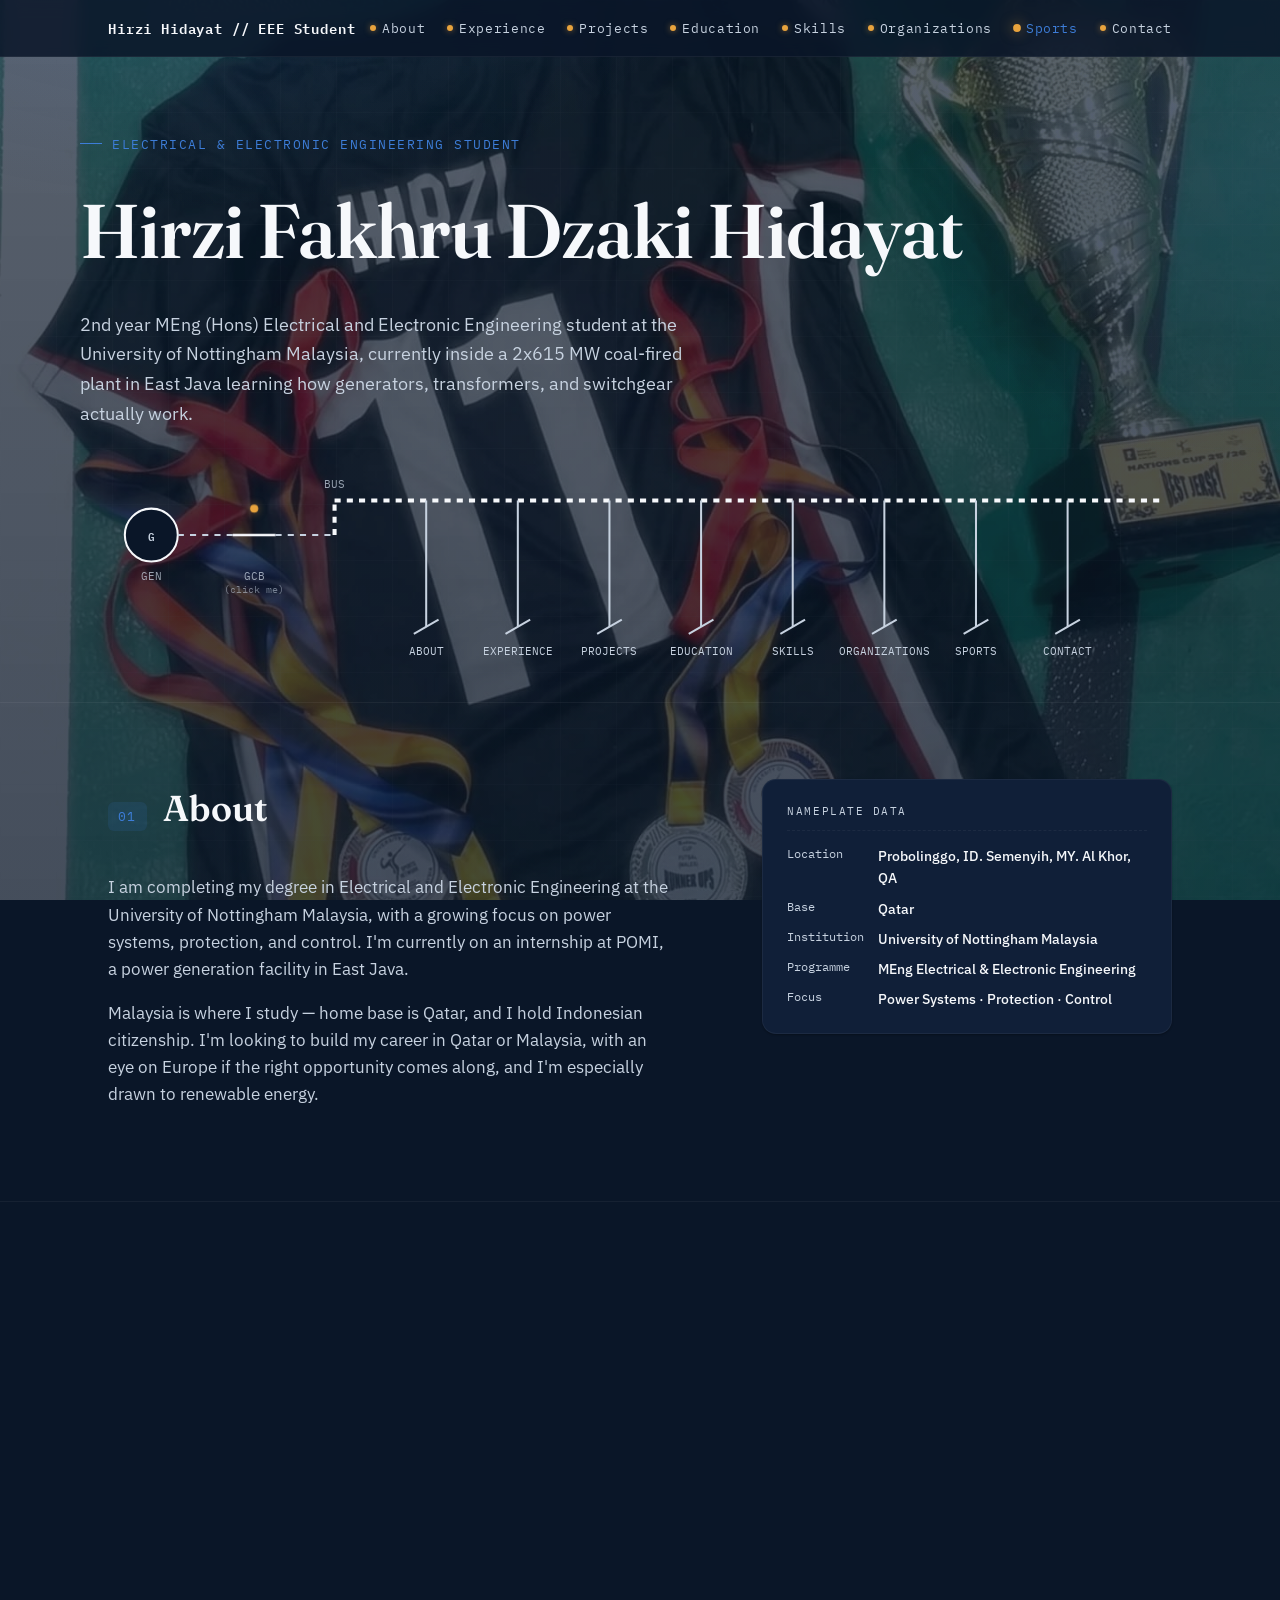
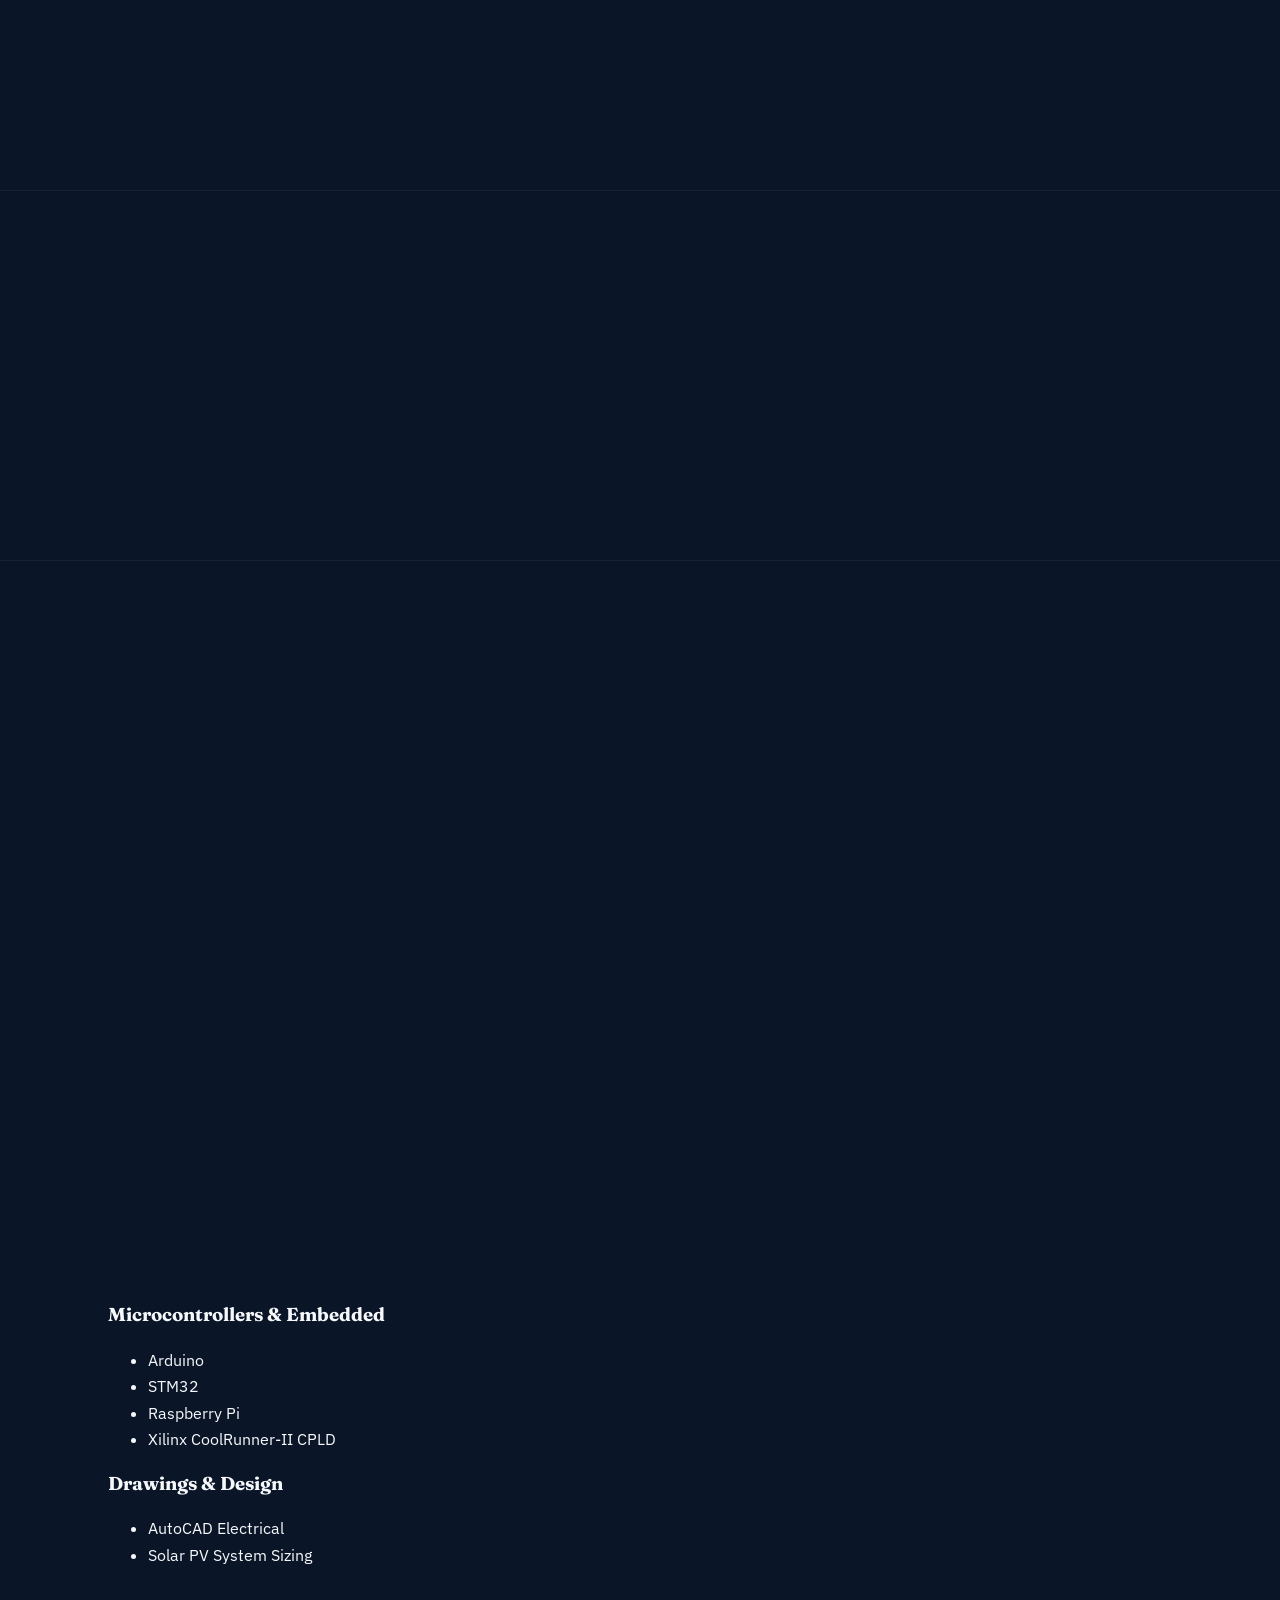
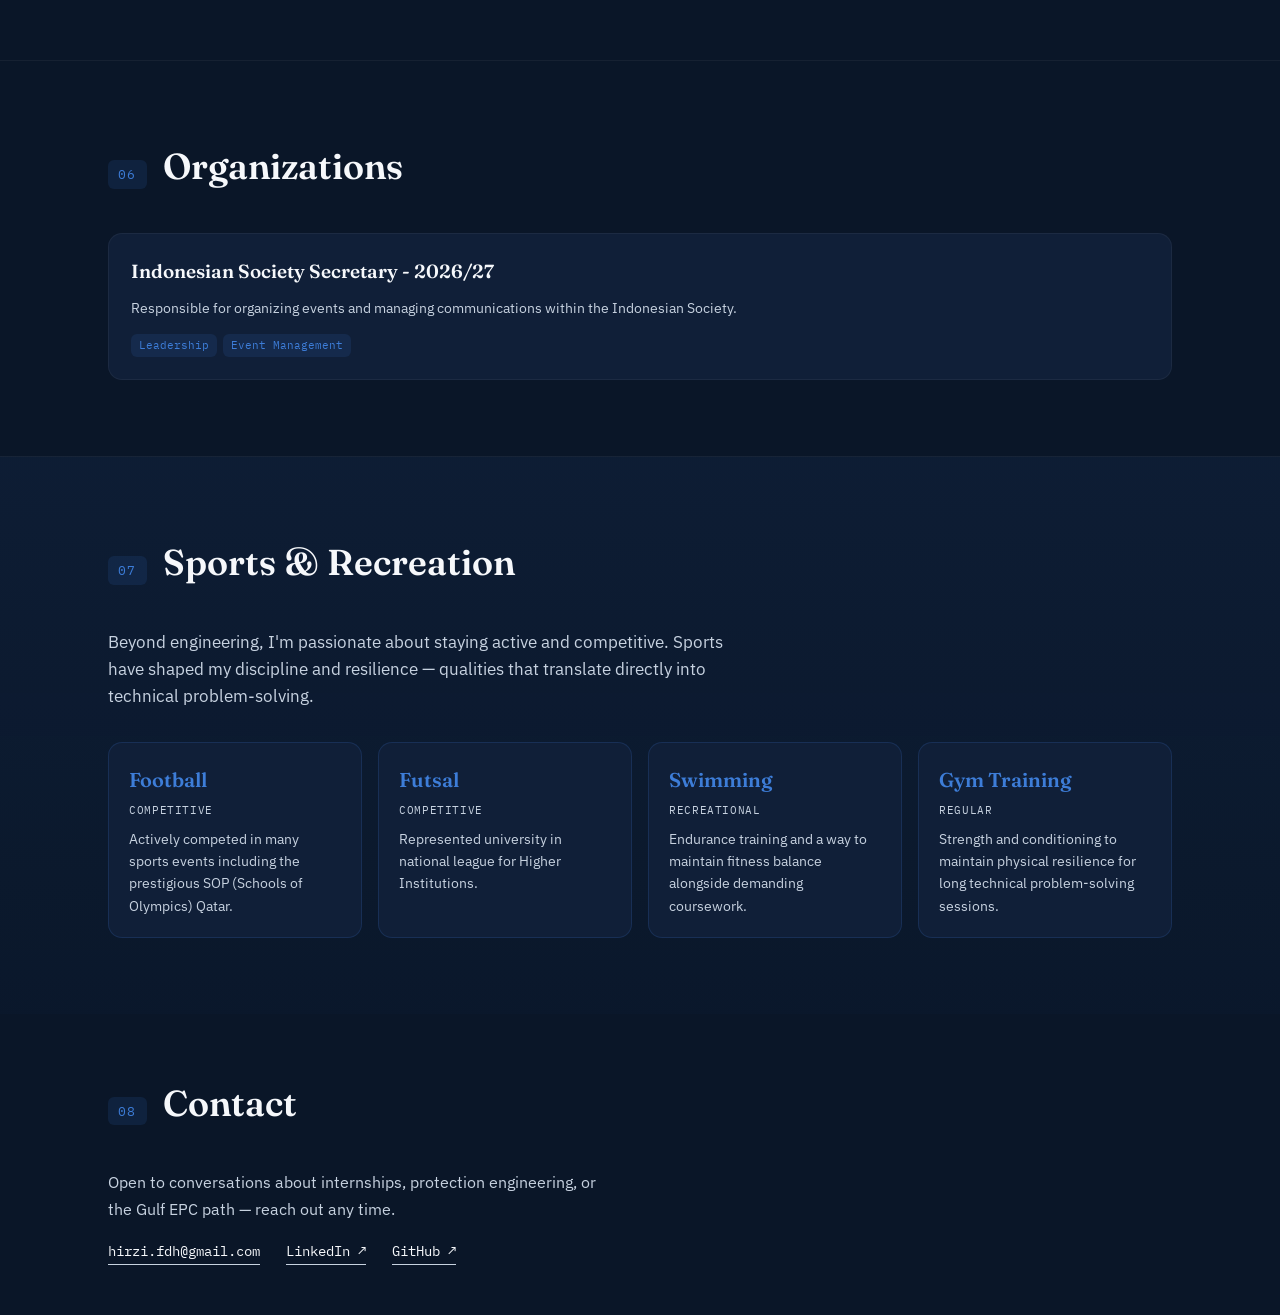
==== index.html @ 48b95bd0 "Update index.html" ====
<!DOCTYPE html>
<html lang="en">
<head>
<meta charset="UTF-8" />
<meta name="viewport" content="width=device-width, initial-scale=1.0" />
<title>Hirzi — Electrical &amp; Protection Engineer</title>
<meta name="description" content="Portfolio of Hirzi Fakhru Dzaki Hidayat — penultimate-year MEng Electrical & Electronic Engineering student, currently interning in protection relays and DCS systems at a 615 MW coal-fired power plant in East Java." />
<meta property="og:title" content="Hirzi — Electrical & Protection Engineer" />
<meta property="og:description" content="Power systems, protection, and control — from coursework projects to a live coal-fired plant internship." />
<meta property="og:type" content="website" />
<!-- Add a favicon.ico (or favicon.svg) to your repo root and uncomment the line below -->
<!-- <link rel="icon" href="favicon.ico"> -->
<link rel="preconnect" href="https://fonts.googleapis.com">
<link rel="preconnect" href="https://fonts.gstatic.com" crossorigin>
<link href="https://fonts.googleapis.com/css2?family=Fraunces:opsz,wght@9..144,400;9..144,500;9..144,600;9..144,700&family=IBM+Plex+Mono:wght@400;500;600&family=IBM+Plex+Sans:wght@400;500;600&display=swap" rel="stylesheet">
<link rel="stylesheet" href="style.css">
</head>
<body>
<a class="skip-link" href="#main">Skip to content</a>
<div class="progress-bar" id="progressBar"></div>

<!-- 
  LIFE BACKDROP — five fixed, full-page photos that crossfade as you scroll,
  giving a "taste of life" feel throughout the site instead of one static banner.
  life-bg-1: GIS switchgear yard        -> About, Experience
  life-bg-2: looking up at plant structure -> Education, Skills
  life-bg-3: futsal team with the trophy   -> Organizations, Sports
  life-bg-4: transformer/plant yard        -> Projects
  life-bg-5: jersey + medals + trophy flat-lay -> Contact
  They're darkened a lot on purpose — meant to be felt as atmosphere, not read
  as a photo.
-->
<div class="life-bg is-active" data-sections="about,experience" style="background-image:url('life-bg-1.jpeg');"></div>
<div class="life-bg" data-sections="education,skills" style="background-image:url('life-bg-2.jpeg');"></div>
<div class="life-bg" data-sections="organizations" style="background-image:url('life-bg-3.jpeg');"></div>
  <div class="life-bg" data-sections="sports" style="background-image:url('life-bg-5.jpeg');"></div>
<div class="life-bg" data-sections="projects" style="background-image:url('life-bg-4.jpeg');"></div>
<div class="life-bg" data-sections="contact" style="background-image:url('life-bg-5.jpeg');"></div>
<div class="life-bg-overlay"></div>

<nav class="nav" aria-label="Primary">
  <div class="wrap">
    <span class="brand">Hirzi Hidayat // EEE Student</span>
    <button class="nav-toggle" id="navToggle" aria-expanded="false" aria-controls="navList" aria-label="Toggle navigation menu">
      <span></span><span></span><span></span>
    </button>
    <ul id="navList">
      <li><a href="#about"><span class="status-dot"></span><span class="label">About</span></a></li>
      <li><a href="#experience"><span class="status-dot"></span><span class="label">Experience</span></a></li>
      <li><a href="#projects"><span class="status-dot"></span><span class="label">Projects</span></a></li>
      <li><a href="#education"><span class="status-dot"></span><span class="label">Education</span></a></li>
      <li><a href="#skills"><span class="status-dot"></span><span class="label">Skills</span></a></li>
      <li><a href="#organizations"><span class="status-dot"></span><span class="label">Organizations</span></a></li>
      <li><a href="#sports"><span class="status-dot"></span><span class="label">Sports</span></a></li>
      <li><a href="#contact"><span class="status-dot"></span><span class="label">Contact</span></a></li>
    </ul>
  </div>
</nav>

<main id="main">

  <header class="hero wrap">
    <p class="eyebrow">Electrical &amp; Electronic Engineering Student </p>
    <h1>Hirzi Fakhru Dzaki Hidayat</h1>
    <p class="tagline">2nd year MEng (Hons) Electrical and Electronic Engineering student at the University of Nottingham Malaysia, currently inside a 2x615 MW coal-fired plant in East Java learning how generators, transformers, and switchgear actually work.</p>

    <div class="sld" aria-hidden="false">
      <svg viewBox="0 0 1100 200" role="img" aria-label="Single-line diagram used as site navigation: Generator, Breaker, Bus, feeding eight labeled sections. The breaker is clickable to toggle current flow.">
        <!-- Generator -->
        <circle class="sld-node-circle" cx="70" cy="60" r="26"/>
        <text x="70" y="66" class="sld-label" style="font-weight:600;">G</text>
        <text x="70" y="104" class="sld-caption">GEN</text>
        <line class="sld-line power-line current-flow" x1="96" y1="60" x2="150" y2="60"/>

        <!-- GCB breaker (click/tap to toggle open/closed) -->
        <g class="gcb-toggle" data-state="closed" tabindex="0" role="button" aria-pressed="true"
           aria-label="Toggle generator circuit breaker open or closed" style="--pivotx:170px; --pivoty:60px;">
          <line class="sld-line breaker-blade" x1="150" y1="60" x2="192" y2="60"/>
          <circle class="status-light" cx="171" cy="34" r="4"/>
          <rect x="150" y="46" width="42" height="28" fill="transparent"/>
        </g>
        <text x="171" y="104" class="sld-caption">GCB</text>
        <text x="171" y="117" class="sld-hint">(click me)</text>
        <line class="sld-line power-line current-flow" x1="192" y1="60" x2="250" y2="60"/>

        <!-- vertical riser to bus -->
        <line class="sld-bus power-line current-flow" x1="250" y1="60" x2="250" y2="26"/>
        <line class="sld-bus power-line current-flow" x1="250" y1="26" x2="1060" y2="26"/>
        <text x="250" y="14" class="sld-caption" text-anchor="start">BUS</text>

       <!-- Feeders — order matches the actual page/section order (About -> Contact) -->
        <g class="feeder-group" data-target="#about" tabindex="0" role="link" aria-label="Go to About section">
          <line class="sld-line" x1="340" y1="26" x2="340" y2="150"/>
          <line class="sld-line" x1="326" y1="150" x2="354" y2="150" transform="rotate(-30 340 150)"/>
          <text x="340" y="178" class="sld-label">ABOUT</text>
        </g>
        <g class="feeder-group" data-target="#experience" tabindex="0" role="link" aria-label="Go to Experience section">
          <line class="sld-line" x1="430" y1="26" x2="430" y2="150"/>
          <line class="sld-line" x1="416" y1="150" x2="444" y2="150" transform="rotate(-30 430 150)"/>
          <text x="430" y="178" class="sld-label">EXPERIENCE</text>
        </g>
        <g class="feeder-group" data-target="#projects" tabindex="0" role="link" aria-label="Go to Projects section">
          <line class="sld-line" x1="520" y1="26" x2="520" y2="150"/>
          <line class="sld-line" x1="506" y1="150" x2="534" y2="150" transform="rotate(-30 520 150)"/>
          <text x="520" y="178" class="sld-label">PROJECTS</text>
        </g>
        <g class="feeder-group" data-target="#education" tabindex="0" role="link" aria-label="Go to Education section">
          <line class="sld-line" x1="610" y1="26" x2="610" y2="150"/>
          <line class="sld-line" x1="596" y1="150" x2="624" y2="150" transform="rotate(-30 610 150)"/>
          <text x="610" y="178" class="sld-label">EDUCATION</text>
        </g>
        <g class="feeder-group" data-target="#skills" tabindex="0" role="link" aria-label="Go to Skills section">
          <line class="sld-line" x1="700" y1="26" x2="700" y2="150"/>
          <line class="sld-line" x1="686" y1="150" x2="714" y2="150" transform="rotate(-30 700 150)"/>
          <text x="700" y="178" class="sld-label">SKILLS</text>
        </g>
        <g class="feeder-group" data-target="#organizations" tabindex="0" role="link" aria-label="Go to Organizations section">
          <line class="sld-line" x1="790" y1="26" x2="790" y2="150"/>
          <line class="sld-line" x1="776" y1="150" x2="804" y2="150" transform="rotate(-30 790 150)"/>
          <text x="790" y="178" class="sld-label">ORGANIZATIONS</text>
        </g>
        <g class="feeder-group" data-target="#sports" tabindex="0" role="link" aria-label="Go to Sports section">
          <line class="sld-line" x1="880" y1="26" x2="880" y2="150"/>
          <line class="sld-line" x1="866" y1="150" x2="894" y2="150" transform="rotate(-30 880 150)"/>
          <text x="880" y="178" class="sld-label">SPORTS</text>
        </g>
        <g class="feeder-group" data-target="#contact" tabindex="0" role="link" aria-label="Go to Contact section">
          <line class="sld-line" x1="970" y1="26" x2="970" y2="150"/>
          <line class="sld-line" x1="956" y1="150" x2="984" y2="150" transform="rotate(-30 970 150)"/>
          <text x="970" y="178" class="sld-label">CONTACT</text>
        </g>
      </svg>
    </div>
  </header>

  <section id="about">
    <div class="wrap about-grid">
      <div>
        <div class="section-head"><span class="section-tag">01</span><h2>About</h2></div>
        <p>I am completing my degree in Electrical and Electronic Engineering at the University of Nottingham Malaysia, with a growing focus on power systems, protection, and control. I'm currently on an internship at POMI, a power generation facility in East Java.</p>
        <p>Malaysia is where I study — home base is Qatar, and I hold Indonesian citizenship. I'm looking to build my career in Qatar or Malaysia, with an eye on Europe if the right opportunity comes along, and I'm especially drawn to renewable energy.</p>
      </div>
      <div class="nameplate reveal">
        <div class="title">Nameplate Data</div>
        <dl>
          <dt>Location</dt><dd>Probolinggo, ID. Semenyih, MY. Al Khor, QA</dd>
          <dt>Base</dt><dd>Qatar</dd>
          <dt>Institution</dt><dd>University of Nottingham Malaysia</dd>
          <dt>Programme</dt><dd>MEng Electrical &amp; Electronic Engineering</dd>
          <dt>Focus</dt><dd>Power Systems · Protection · Control</dd>
        </dl>
      </div>
    </div>
  </section>

  <section id="experience">
    <div class="wrap">
      <div class="section-head"><span class="section-tag">02</span><h2>Experience</h2></div>
      <div class="exp-grid">
        <div class="exp-card reveal">
          <span class="num">1</span>
          <h2>Internship</h2>
          <h3>POMI — Paiton Operations &amp; Maintenance Indonesia</h3>
          <p>June 2026 – August 2026</p>
          <p>Throughout my internship in POMI, I have learned about protection and power systems of electrical equipments (Generators, Transformers, Motors, Switchgears, etc.)</p>
          <p>Currently working on a project to develop a Generator Differential (87G) Protection Relay software for plant engineeers.</p>

          <div class="exp-subhead">Protection Relays Worked With</div>
          <div class="relay-row">
            <div class="relay-card reveal"><div class="model">GE G60</div><div class="role">Generator Protection</div></div>
            <div class="relay-card reveal"><div class="model">GE 469</div><div class="role">Motor Management (legacy)</div></div>
            <div class="relay-card reveal"><div class="model">GE 869</div><div class="role">Motor Management (current)</div></div>
            <div class="relay-card reveal"><div class="model">GE 350</div><div class="role">Feeder Protection</div></div>
            <div class="relay-card reveal"><div class="model">GE T60</div><div class="role">Transformer Protection</div></div>
          </div>

          <div class="exp-subhead">Skills Gained From Internship</div>
          <div class="dcs-row">
            <span class="pill">AutoCAD Electrical</span>
            <span class="pill">Visual Studio Code</span>
            <span class="pill">Presentation</span>
            <span class="pill">Communication</span>
            <span class="pill">Excel</span>
          </div>
        </div>
      </div>
    </div>
  </section>

  <section id="projects">
    <div class="wrap">
      <div class="section-head"><span class="section-tag">03</span><h2>Projects</h2></div>
      <div class="project-grid">  
        <div class="project-card reveal">
          <span class="num">1</span>
          <h3>Isolated Two Switch Forward Converter - University Project</h3>
          <img src="forward-converter-pcb.jpg" alt="Forward Converter PCB" loading="lazy" style="width:100%; border-radius:6px; margin-top:8px;"/>
          <img src="control-circuit-pcb.jpg" alt="Control Circuit PCB" loading="lazy" style="width:100%; border-radius:6px; margin-top:8px;"/>
          <img src="closed-loop.jpg" alt="Closed Loop Control" loading="lazy" style="width:100%; border-radius:6px; margin-top:8px;"/>
          <p>Co-Designed and built a prototype of a closed-loop isolated two switch forward converter as part of Energy Conditioning Design Group Project.</p>
          <div class="project-tags"><span class="tag-sm">Power Electronics</span><span class="tag-sm">Control Circuit</span></div>
      </div>
        <div class="project-card reveal">
          <span class="num">2</span>
          <h3>Grid-Connected PV System Design - University Coursework</h3>
          <img src="pv-system-cover.png" alt="Cover page of the Grid-Connected Photovoltaic Power System design report" loading="lazy" style="width:100%; border-radius:6px; margin-top:8px;"/>
          <p>Sized and reported a PV system using ENERGYEA EA300P modules and a DEYE SUN-20K-G04 inverter as part of a group coursework project.</p>
          <p>Used MATLAB to verify calculations of PV size and design.</p>
          <div class="project-tags"><span class="tag-sm">Solar PV</span><span class="tag-sm">System Design</span><span class="tag-sm">MATLAB</span></div> 
        </div>
        <div class="project-card reveal">
          <span class="num">3</span>
          <h3>Doppler Radar Speed Detection - University Project</h3>
          <img src="doppler-radar-breadboard.jpg" alt="Doppler radar breadboard circuit with 7-segment display" loading="lazy" style="width:100%; border-radius:6px; margin-top:8px;"/>
          <img src="doppler-radar-display.jpg" alt="LCD keypad shield showing measured FFT frequency and speed" loading="lazy" style="width:100%; border-radius:6px; margin-top:8px;"/>
          <p>Co-Designed and Built a prototype of a Doppler Radar Speed Detector as part of Electronic Systems Design Group Project.</p>
          <p>Embedded system on an STM32 (comparator and ADC/FFT methods) communicating via RS485 to a Xilinx CoolRunner-II CPLD driving a 7-segment display.</p>
          <div class="project-tags"><span class="tag-sm">STM32</span><span class="tag-sm">CPLD</span><span class="tag-sm">Embedded Systems</span></div>
        </div>        
      </div>
    </div>
  </section>

  <section id="education">
    <div class="wrap edu-block">
      <div>
        <div class="section-head"><span class="section-tag">04</span><h2>Education</h2></div>
        <p style="color:var(--ink-soft); max-width:44ch;">MEng (Hons) Electrical &amp; Electronic Engineering, University of Nottingham Malaysia. Coursework spans machines, control theory, power electronics, communications, and embedded systems design.</p>
      </div>
      <div class="module-cloud">
        <span class="module-pill">DC &amp; Electrical Machines</span>
        <span class="module-pill">Modelling: Methods &amp; Tools</span>
        <span class="module-pill">Power Electronics</span>
        <span class="module-pill">Analogue &amp; Digital Comms</span>
        <span class="module-pill">Power and Energy</span>
        <span class="module-pill">Digital Electronics</span>
        <span class="module-pill">Electrical Energy Conditioning &amp; Control</span>
        <span class="module-pill">Design and Implementation of Engineering Software</span>
        <span class="module-pill">Information and Systems</span>
      </div>
    </div>
  </section>

  <section id="skills">
    <div class="wrap">
      <div class="section-head"><span class="section-tag">05</span><h2>Skills</h2></div>
      <div class="skill-grid">
        <div class="skill-card reveal">
          <h3>Protection &amp; Plant Systems</h3>
          <ul class="skill-list">
            <li>Protection Relays — GE G60 / 469 / 869 / 350 / T60</li>
            <li>Single-Line Diagram Reading &amp; Drafting</li>
            <li>Switchgear &amp; Transformers</li>
          </ul>
        </div>
        <div class="skill-card reveal">
          <h3>Simulation &amp; Analysis</h3>
          <ul class="skill-list">
            <li>LTspice</li>
            <li>PLECS</li>
            <li>Proteus</li>
            <li>Simulink</li>
          </ul>
        </div>
        <div class="skill-card reveal">
          <h3>PCB Design</h3>
          <ul class="skill-list">
            <li>KiCAD</li>
          </ul>
        </div>
        <div class="skill-card reveal">
          <h3>Programming</h3>
          <ul class="skill-list">
            <li>C</li>
            <li>C++</li>
            <li>Python</li>
            <li>MATLAB</li>
          </ul>
        </div>
        <div class="skill-card reveal">
          <h3>Microcontrollers &amp; Embedded</h3>
          <ul class="skill-list">
            <li>Arduino</li>
            <li>STM32</li>
            <li>Raspberry Pi</li>
            <li>Xilinx CoolRunner-II CPLD</li>
          </ul>
        </div>
        <div class="skill-card reveal">
          <h3>Drawings &amp; Design</h3>
          <ul class="skill-list">
            <li>AutoCAD Electrical</li>
            <li>Solar PV System Sizing</li>
          </ul>
        </div>
      </div>
    </div>
  </section>

  <section id="organizations">
    <div class="wrap">
      <div class="section-head"><span class="section-tag">06</span><h2>Organizations</h2></div>
      <div class="org-grid">  
        <div class="org-card reveal">
          <h3>Indonesian Society Secretary - 2026/27</h3>
          <p>Responsible for organizing events and managing communications within the Indonesian Society.</p>
          <div class="exp-tags"><span class="tag-sm">Leadership</span><span class="tag-sm">Event Management</span></div>
        </div>
      </div>
    </div>
  </section>
      
  <section id="sports">
    <div class="wrap">
      <div class="section-head"><span class="section-tag">07</span><h2>Sports &amp; Recreation</h2></div>
      <p class="sports-desc">Beyond engineering, I'm passionate about staying active and competitive. Sports have shaped my discipline and resilience — qualities that translate directly into technical problem-solving.</p>
      <div class="sport-grid">
        <div class="sport-card reveal"><div class="name">Football</div><div class="level">Competitive</div><div class="description">Actively competed in many sports events including the prestigious SOP (Schools of Olympics) Qatar.</div></div>
        <div class="sport-card reveal"><div class="name">Futsal</div><div class="level">Competitive</div><div class="description">Represented university in national league for Higher Institutions.</div></div>
        <div class="sport-card reveal"><div class="name">Swimming</div><div class="level">Recreational</div><div class="description">Endurance training and a way to maintain fitness balance alongside demanding coursework.</div></div>
        <div class="sport-card reveal"><div class="name">Gym Training</div><div class="level">Regular</div><div class="description">Strength and conditioning to maintain physical resilience for long technical problem-solving sessions.</div></div>
      </div>
    </div>
  </section>

  <footer id="contact">
    <div class="wrap">
      <div class="section-head"><span class="section-tag">08</span><h2>Contact</h2></div>
      <p style="color:var(--ink-soft); max-width:50ch;">Open to conversations about internships, protection engineering, or the Gulf EPC path — reach out any time.</p>
      <div class="contact-row">
        <a href="mailto:hirzi.fdh@gmail.com">hirzi.fdh@gmail.com</a>
        <a href="https://www.linkedin.com/in/hirzi-hidayat-ba8a9b202/">LinkedIn ↗</a>
        <!-- Add your GitHub username below -->
        <a href="https://github.com/YOUR-USERNAME">GitHub ↗</a>
      </div>
    </div>
  </footer>

</main>

<script>
  // ---- SLD feeder nav clicks ----
  document.querySelectorAll('.feeder-group').forEach(function(g){
    function go(){
      var target = document.querySelector(g.getAttribute('data-target'));
      if(target){ target.scrollIntoView({behavior:'smooth', block:'start'}); }
    }
    g.addEventListener('click', go);
    g.addEventListener('keydown', function(e){
      if(e.key === 'Enter' || e.key === ' '){ e.preventDefault(); go(); }
    });
  });

  // ---- Scroll progress bar ----
  var progressBar = document.getElementById('progressBar');
  function updateProgress(){
    var scrollTop = window.scrollY;
    var docHeight = document.documentElement.scrollHeight - window.innerHeight;
    var pct = docHeight > 0 ? (scrollTop / docHeight) * 100 : 0;
    if(progressBar) progressBar.style.width = pct + '%';
  }
  window.addEventListener('scroll', updateProgress);
  updateProgress();

  // ---- Scroll-triggered reveal animations ----
  var revealObserver = new IntersectionObserver(function(entries){
    entries.forEach(function(entry){
      if(entry.isIntersecting){ entry.target.classList.add('is-visible'); }
    });
  }, { threshold: 0.15 });
  document.querySelectorAll('.reveal').forEach(function(el){ revealObserver.observe(el); });

  // ---- Active section highlighting in nav + life-bg photo crossfade ----
  var navLinks = {};
  document.querySelectorAll('.nav a[href^="#"]').forEach(function(a){
    navLinks[a.getAttribute('href').slice(1)] = a;
  });
  var lifeBgs = document.querySelectorAll('.life-bg');
  function setActiveBg(sectionId){
    lifeBgs.forEach(function(bg){
      var sections = (bg.getAttribute('data-sections') || '').split(',');
      bg.classList.toggle('is-active', sections.indexOf(sectionId) !== -1);
    });
  }
  var sectionObserver = new IntersectionObserver(function(entries){
    entries.forEach(function(entry){
      var id = entry.target.id;
      if(entry.isIntersecting){
        if(navLinks[id]){
          Object.keys(navLinks).forEach(function(key){ navLinks[key].classList.remove('active'); });
          navLinks[id].classList.add('active');
        }
        setActiveBg(id);
      }
    });
  }, { threshold: 0.35, rootMargin: '-56px 0px -35% 0px' });
  document.querySelectorAll('main section[id], footer[id]').forEach(function(s){
    sectionObserver.observe(s);
  });

  // ---- GCB breaker toggle: click/tap or Enter/Space to open or close ----
  var gcbToggle = document.querySelector('.gcb-toggle');
  function toggleBreaker(){
    var isOpenNow = gcbToggle.getAttribute('data-state') === 'open';
    var newState = isOpenNow ? 'closed' : 'open';
    gcbToggle.setAttribute('data-state', newState);
    gcbToggle.setAttribute('aria-pressed', String(newState === 'closed'));
    document.querySelectorAll('.power-line').forEach(function(line){
      if(newState === 'open'){
        line.classList.remove('current-flow');
        line.classList.add('de-energized');
      } else {
        line.classList.add('current-flow');
        line.classList.remove('de-energized');
      }
    });
  }
  if(gcbToggle){
    gcbToggle.addEventListener('click', toggleBreaker);
    gcbToggle.addEventListener('keydown', function(e){
      if(e.key === 'Enter' || e.key === ' '){ e.preventDefault(); toggleBreaker(); }
    });
  }

  // ---- Mobile nav toggle ----
  var navToggle = document.getElementById('navToggle');
  var navList = document.getElementById('navList');
  if(navToggle && navList){
    navToggle.addEventListener('click', function(){
      var isOpen = navList.classList.toggle('is-open');
      navToggle.setAttribute('aria-expanded', String(isOpen));
    });
    // close menu after picking a link (mobile)
    navList.querySelectorAll('a').forEach(function(a){
      a.addEventListener('click', function(){
        navList.classList.remove('is-open');
        navToggle.setAttribute('aria-expanded', 'false');
      });
    });
  }
</script>

</body>
</html>
---- style.css ----
:root{
    --paper:#0a1628;
    --paper-line: rgba(255,255,255,0.05);
    --ink:#f6f8fb;
    --ink-soft:#c7d2e0;
    --teal:#3d7dd8;
    --teal-deep:#2a5aa0;
    --amber:#E8A33D;
    --amber-glow: rgba(232,163,61,0.55);
    --plum:#3c5a80;
    --plum-soft:#5c7ba3;
    --card-bg:#101f38;
    --max-w: 1120px;
  }

  *{ box-sizing:border-box; }
  html{ scroll-behavior:smooth; }
  @media (prefers-reduced-motion: reduce){
    html{ scroll-behavior:auto; }
    *{ animation-duration:0.01ms !important; animation-iteration-count:1 !important; transition-duration:0.01ms !important; }
  }

  body{
    margin:0;
    background-color: var(--paper);
    color:var(--ink);
    font-family:'IBM Plex Sans', sans-serif;
    font-size:16px;
    line-height:1.65;
  }

  /* ---------- Life backdrop: fixed photo layers + darkening/grid overlay ---------- */
  .life-bg{
    position:fixed; inset:0; z-index:-2;
    background-size:cover; background-position:center;
    opacity:0; transition: opacity 1.4s ease;
    filter: saturate(0.9) brightness(1.05);
  }
  .life-bg.is-active{ opacity:1; }
  .life-bg-overlay{
    position:fixed; inset:0; z-index:-1; pointer-events:none;
    background:
      radial-gradient(ellipse 900px 500px at 15% -10%, rgba(61,125,216,0.12), transparent 60%),
      radial-gradient(ellipse 700px 500px at 100% 20%, rgba(61,125,216,0.08), transparent 60%),
      linear-gradient(180deg, rgba(10,22,40,0.68), rgba(10,22,40,0.76)),
      linear-gradient(var(--paper-line) 1px, transparent 1px),
      linear-gradient(90deg, var(--paper-line) 1px, transparent 1px);
    background-size: auto, auto, auto, 56px 56px, 56px 56px;
    background-repeat: no-repeat, no-repeat, no-repeat, repeat, repeat;
  }
  .nav, main, footer{ position:relative; z-index:1; }

  a{ color:inherit; }
  h1,h2,h3{ font-family:'Fraunces', serif; margin:0; }
  .mono{ font-family:'IBM Plex Mono', monospace; }

  .wrap{ max-width:var(--max-w); margin:0 auto; padding:0 28px; }

  /* ---------- Skip link ---------- */
  .skip-link{
    position:absolute; left:-999px; top:0; background:var(--ink); color:#fff;
    padding:10px 16px; z-index:100; border-radius:0 0 6px 0;
  }
  .skip-link:focus{ left:0; }

  a:focus-visible, button:focus-visible{
    outline:3px solid var(--amber); outline-offset:3px;
  }

  /* ---------- Scroll progress bar ---------- */
  .progress-bar{
    position:fixed; top:0; left:0; height:3px; width:0%; z-index:200;
    background:linear-gradient(90deg, var(--teal), var(--amber));
    transition: width .1s linear;
  }

  /* ---------- Sticky nav ---------- */
  .nav{
    position:sticky; top:0; z-index:50;
    background:rgba(10,22,40,0.85); backdrop-filter:blur(8px);
    border-bottom:1px solid var(--paper-line);
  }
  .nav .wrap{ display:flex; align-items:center; justify-content:space-between; height:56px; position:relative; }
  .nav .brand{ font-family:'IBM Plex Mono', monospace; font-weight:600; font-size:14px; letter-spacing:.06em; }
  .nav ul{ list-style:none; display:flex; gap:22px; margin:0; padding:0; }
  .nav a{ text-decoration:none; font-family:'IBM Plex Mono', monospace; font-size:12.5px; letter-spacing:.05em; color:var(--ink-soft); display:flex; align-items:center; gap:6px; transition: color .2s ease; }
  .nav a:hover, .nav a.active{ color:var(--teal); }
  .status-dot{ width:6px; height:6px; border-radius:50%; background:var(--amber); box-shadow:0 0 6px var(--amber-glow); flex:none; transition: box-shadow .3s ease, transform .3s ease; }
  .nav a.active .status-dot{ box-shadow:0 0 10px var(--amber-glow); transform:scale(1.3); }

  /* ---------- Mobile nav toggle (hamburger) ---------- */
  .nav-toggle{
    display:none; background:none; border:1px solid var(--paper-line); border-radius:5px;
    width:36px; height:32px; padding:0; cursor:pointer; flex-direction:column; align-items:center; justify-content:center; gap:5px;
  }
  .nav-toggle span{ width:18px; height:2px; background:var(--ink-soft); display:block; transition: transform .2s ease, opacity .2s ease; }
  .nav-toggle[aria-expanded="true"] span:nth-child(1){ transform: translateY(7px) rotate(45deg); }
  .nav-toggle[aria-expanded="true"] span:nth-child(2){ opacity:0; }
  .nav-toggle[aria-expanded="true"] span:nth-child(3){ transform: translateY(-7px) rotate(-45deg); }

  /* ---------- Hero ---------- */
  .hero{ padding:64px 0 24px; }
  .hero .eyebrow{
    font-family:'IBM Plex Mono', monospace; font-size:12.5px; letter-spacing:.12em;
    color:var(--teal); text-transform:uppercase; margin-bottom:14px; display:flex; align-items:center; gap:10px;
  }
  .hero .eyebrow::before{ content:""; width:22px; height:1px; background:var(--teal); display:inline-block; }
  .hero h1{ font-size:clamp(40px, 7vw, 76px); font-weight:600; letter-spacing:-0.01em; color:var(--ink); }
  .hero .tagline{ margin-top:16px; max-width:640px; font-size:18px; color:var(--ink-soft); }

  /* ---------- SLD signature diagram ---------- */
  .sld{ margin-top:46px; }
  .sld svg{ width:100%; height:auto; display:block; overflow:visible; }
  .sld-line{ stroke:var(--ink-soft); stroke-width:2; }
  .sld-bus{ stroke:var(--ink); stroke-width:4; }
  .sld-node-circle{ fill:var(--paper); stroke:var(--ink); stroke-width:2; }
  .sld-label{ font-family:'IBM Plex Mono', monospace; font-size:10.5px; fill:var(--ink-soft); text-anchor:middle; }
  .sld-caption{ font-family:'IBM Plex Mono', monospace; font-size:10.5px; fill:var(--ink-soft); text-anchor:middle; opacity:.75;}
  .sld-hint{ font-family:'IBM Plex Mono', monospace; font-size:9.5px; fill:var(--ink-soft); text-anchor:middle; opacity:.55; }

  /* current-flow animation along the generator -> breaker -> bus lines */
  .power-line{ transition: opacity .35s ease; }
  .power-line.current-flow{ stroke-dasharray:6 6; animation: dashflow 1s linear infinite; }
  .power-line.de-energized{ opacity:.25; }
  @keyframes dashflow{ to{ stroke-dashoffset:-24; } }

  .status-light{ fill:var(--amber); filter:drop-shadow(0 0 4px var(--amber-glow)); opacity:0; animation:glow-in .6s ease-out .9s forwards; transition: opacity .3s ease; }
  @keyframes glow-in{ to{ opacity:1; } }
  .breaker-blade{ stroke:var(--ink); stroke-width:2.5; transform-origin: var(--pivotx) var(--pivoty);
    animation: close-breaker 1s ease-in-out .3s both; transition: transform .4s ease; }
  @keyframes close-breaker{
    0%{ transform: rotate(-38deg); }
    100%{ transform: rotate(0deg); }
  }
  .gcb-toggle{ cursor:pointer; }
  .gcb-toggle[data-state="open"] .breaker-blade{ transform: rotate(-38deg) !important; animation:none; }
  .gcb-toggle[data-state="open"] .status-light{ opacity:0 !important; }
  .gcb-toggle:focus-visible{ outline:3px solid var(--amber); outline-offset:6px; }

  .feeder-group{ cursor:pointer; }
  .feeder-group .sld-line, .feeder-group .sld-node-circle{ transition: stroke .2s ease; }
  .feeder-group:hover .sld-line, .feeder-group:hover .sld-node-circle{ stroke:var(--teal); }
  .feeder-group:hover .sld-label{ fill:var(--teal); }
  .feeder-group:focus-visible{ outline:3px solid var(--amber); outline-offset:4px; }

  /* ---------- Scroll reveal ---------- */
  .reveal{ opacity:0; transform:translateY(20px); transition:opacity .6s ease, transform .6s ease; }
  .reveal.is-visible{ opacity:1; transform:translateY(0); }

  /* ---------- Section shell ---------- */
  section{ padding:76px 0; border-top:1px solid var(--paper-line); }
  .section-head{ display:flex; align-items:baseline; gap:16px; margin-bottom:36px; flex-wrap:wrap; }
  .section-tag{ font-family:'IBM Plex Mono', monospace; font-size:12.5px; letter-spacing:.1em; color:var(--teal); background:rgba(61,125,216,0.12); padding:4px 10px; border-radius:6px; }
  .section-head h2{ font-size:clamp(26px,3.6vw,36px); font-weight:600; }

  /* ---------- About ---------- */
  .about-grid{ display:grid; grid-template-columns: 1.5fr 1fr; gap:40px; align-items:start; }
  .about-grid p{ color:var(--ink-soft); font-size:16.5px; max-width:56ch; }
  .nameplate{
    background:var(--card-bg); border:1px solid var(--paper-line); border-radius:14px;
    padding:22px 24px; box-shadow: 0 1px 2px rgba(0,0,0,0.3);
    transition: transform .25s ease, box-shadow .25s ease, border-color .25s ease;
  }
  .nameplate:hover{ transform:translateY(-4px); box-shadow:0 12px 28px rgba(0,0,0,0.35); border-color:var(--teal); }
  .nameplate .title{ font-family:'IBM Plex Mono', monospace; font-size:11px; letter-spacing:.14em; color:var(--ink-soft); text-transform:uppercase; margin-bottom:14px; border-bottom:1px dashed var(--paper-line); padding-bottom:10px; }
  .nameplate dl{ margin:0; display:grid; grid-template-columns: auto 1fr; gap:8px 14px; }
  .nameplate dt{ font-family:'IBM Plex Mono', monospace; font-size:11.5px; color:var(--ink-soft); white-space:nowrap; }
  .nameplate dd{ margin:0; font-size:13.5px; font-weight:500; }

  /* ---------- Card hover lift (shared across sections) ---------- */
  .exp-card, .project-card, .org-card, .sport-card, .relay-card{
    transition: transform .25s ease, box-shadow .25s ease, border-color .25s ease;
  }
  .exp-card:hover, .project-card:hover, .org-card:hover, .sport-card:hover, .relay-card:hover{
    transform: translateY(-4px);
    box-shadow: 0 16px 36px rgba(0,0,0,0.28);
    border-color: var(--teal);
  }

  /* ---------- Experience ---------- */
  .exp-grid{ display:grid; grid-template-columns:repeat(auto-fit, minmax(240px,1fr)); gap:20px; }
  .exp-card{ background:var(--card-bg); border:1px solid var(--paper-line); border-radius:14px; padding:22px; display:flex; flex-direction:column; gap:10px; }
  .exp-card .num{ font-family:'IBM Plex Mono', monospace; font-size:12px; color:var(--amber); font-weight:600; }
  .exp-card h3{ font-size:19px; font-weight:600; }
  .exp-card p{ font-size:14px; color:var(--ink-soft); margin:0; }
  .exp-tags{ display:flex; flex-wrap:wrap; gap:6px; margin-top:4px; }
  .relay-row{ display:grid; grid-template-columns:repeat(auto-fit, minmax(190px,1fr)); gap:14px; margin-bottom:14px; }
  .relay-card{
    background:var(--card-bg); border:1px solid var(--paper-line); border-radius:12px; padding:16px 18px;
  }
  .relay-card .model{ font-family:'IBM Plex Mono', monospace; font-weight:600; font-size:15px; color:var(--teal); }
  .relay-card .role{ font-size:12.5px; color:var(--ink-soft); margin-top:4px; text-transform:uppercase; letter-spacing:.04em; }
  .dcs-row{ display:flex; flex-wrap:wrap; gap:10px; margin-top:22px; }
  .pill{ font-family:'IBM Plex Mono', monospace; font-size:12px; padding:6px 12px; border-radius:20px; border:1px solid var(--paper-line); color:var(--ink-soft); background:var(--card-bg); transition: border-color .2s ease, color .2s ease; }
  .pill:hover{ border-color:var(--teal); color:var(--teal); }

  /* ---------- Projects ---------- */
  .project-grid{ display:grid; grid-template-columns:repeat(auto-fit, minmax(240px,1fr)); gap:20px; }
  .project-card{ background:var(--card-bg); border:1px solid var(--paper-line); border-radius:14px; padding:22px; display:flex; flex-direction:column; gap:10px; }
  .project-card .num{ font-family:'IBM Plex Mono', monospace; font-size:12px; color:var(--amber); font-weight:600; }
  .project-card h3{ font-size:19px; font-weight:600; }
  .project-card p{ font-size:14px; color:var(--ink-soft); margin:0; }
  .project-card img{ transition: transform .3s ease; }
  .project-card img:hover{ transform: scale(1.03); }
  .project-tags{ display:flex; flex-wrap:wrap; gap:6px; margin-top:4px; }
  .tag-sm{ font-family:'IBM Plex Mono', monospace; font-size:10.5px; color:var(--teal); background:rgba(61,125,216,0.12); padding:3px 8px; border-radius:6px; }

  /* ---------- Education / Skills (shared module-cloud) ---------- */
  .edu-block{ display:grid; grid-template-columns:1fr 1.4fr; gap:40px; align-items:start; }
  .module-cloud{ display:flex; flex-wrap:wrap; gap:8px; }
  .module-pill{ font-size:13px; padding:6px 12px; border-radius:8px; background:var(--card-bg); border:1px solid var(--paper-line); color:var(--ink-soft); transition: border-color .2s ease, color .2s ease, transform .2s ease; }
  .module-pill:hover{ border-color:var(--teal); color:var(--teal); transform:translateY(-2px); }

  /* ---------- Organizations ---------- */
  .org-grid{ display:grid; grid-template-columns:repeat(auto-fit, minmax(240px,1fr)); gap:20px; }
  .org-card{ background:var(--card-bg); border:1px solid var(--paper-line); border-radius:14px; padding:22px; display:flex; flex-direction:column; gap:10px; }
  .org-card .num{ font-family:'IBM Plex Mono', monospace; font-size:12px; color:var(--amber); font-weight:600; }
  .org-card h3{ font-size:19px; font-weight:600; }
  .org-card p{ font-size:14px; color:var(--ink-soft); margin:0; }

  /* ---------- Sports ---------- */
  #sports{
    background: linear-gradient(180deg, rgba(61,125,216,0.07), rgba(61,125,216,0.02));
  }
  .sports-desc{ max-width:65ch; color:var(--ink-soft); font-size:16.5px; margin-bottom:32px; }
  .sport-grid{ display:grid; grid-template-columns:repeat(auto-fit, minmax(200px,1fr)); gap:16px; }
  .sport-card{ background:var(--card-bg); border:1px solid rgba(61,125,216,0.18); border-radius:14px; padding:20px; }
  .sport-card .name{ font-family:'Fraunces', serif; font-size:20px; font-weight:600; color:var(--teal); }
  .sport-card .level{ font-family:'IBM Plex Mono', monospace; font-size:10.5px; color:var(--ink-soft); text-transform:uppercase; letter-spacing:.06em; margin:6px 0 8px; }
  .sport-card .description{ font-size:13.5px; color:var(--ink-soft); }

  /* ---------- Contact / Footer ---------- */
  footer{ padding:60px 0 50px; }
  .contact-row{ display:flex; gap:26px; flex-wrap:wrap; margin-top:18px; }
  .contact-row a{ font-family:'IBM Plex Mono', monospace; font-size:13.5px; text-decoration:none; border-bottom:1px solid var(--ink-soft); padding-bottom:2px; transition: border-color .2s ease, color .2s ease; }
  .contact-row a:hover{ border-color:var(--teal); color:var(--teal); }

  /* ---------- Responsive ---------- */
  @media (max-width: 760px){
    .about-grid, .edu-block{ grid-template-columns:1fr; }
    section{ padding:56px 0; }
  }
  @media (max-width: 560px){
    .nav-toggle{ display:flex; }
    .nav ul{
      display:none; position:absolute; top:56px; left:0; right:0;
      flex-direction:column; gap:0; background:var(--paper);
      border-bottom:1px solid var(--paper-line);
    }
    .nav ul.is-open{ display:flex; }
    .nav ul li{ border-top:1px solid var(--paper-line); }
    .nav ul a{ padding:14px 28px; }
    .nav a span.label{ display:inline; }
  }
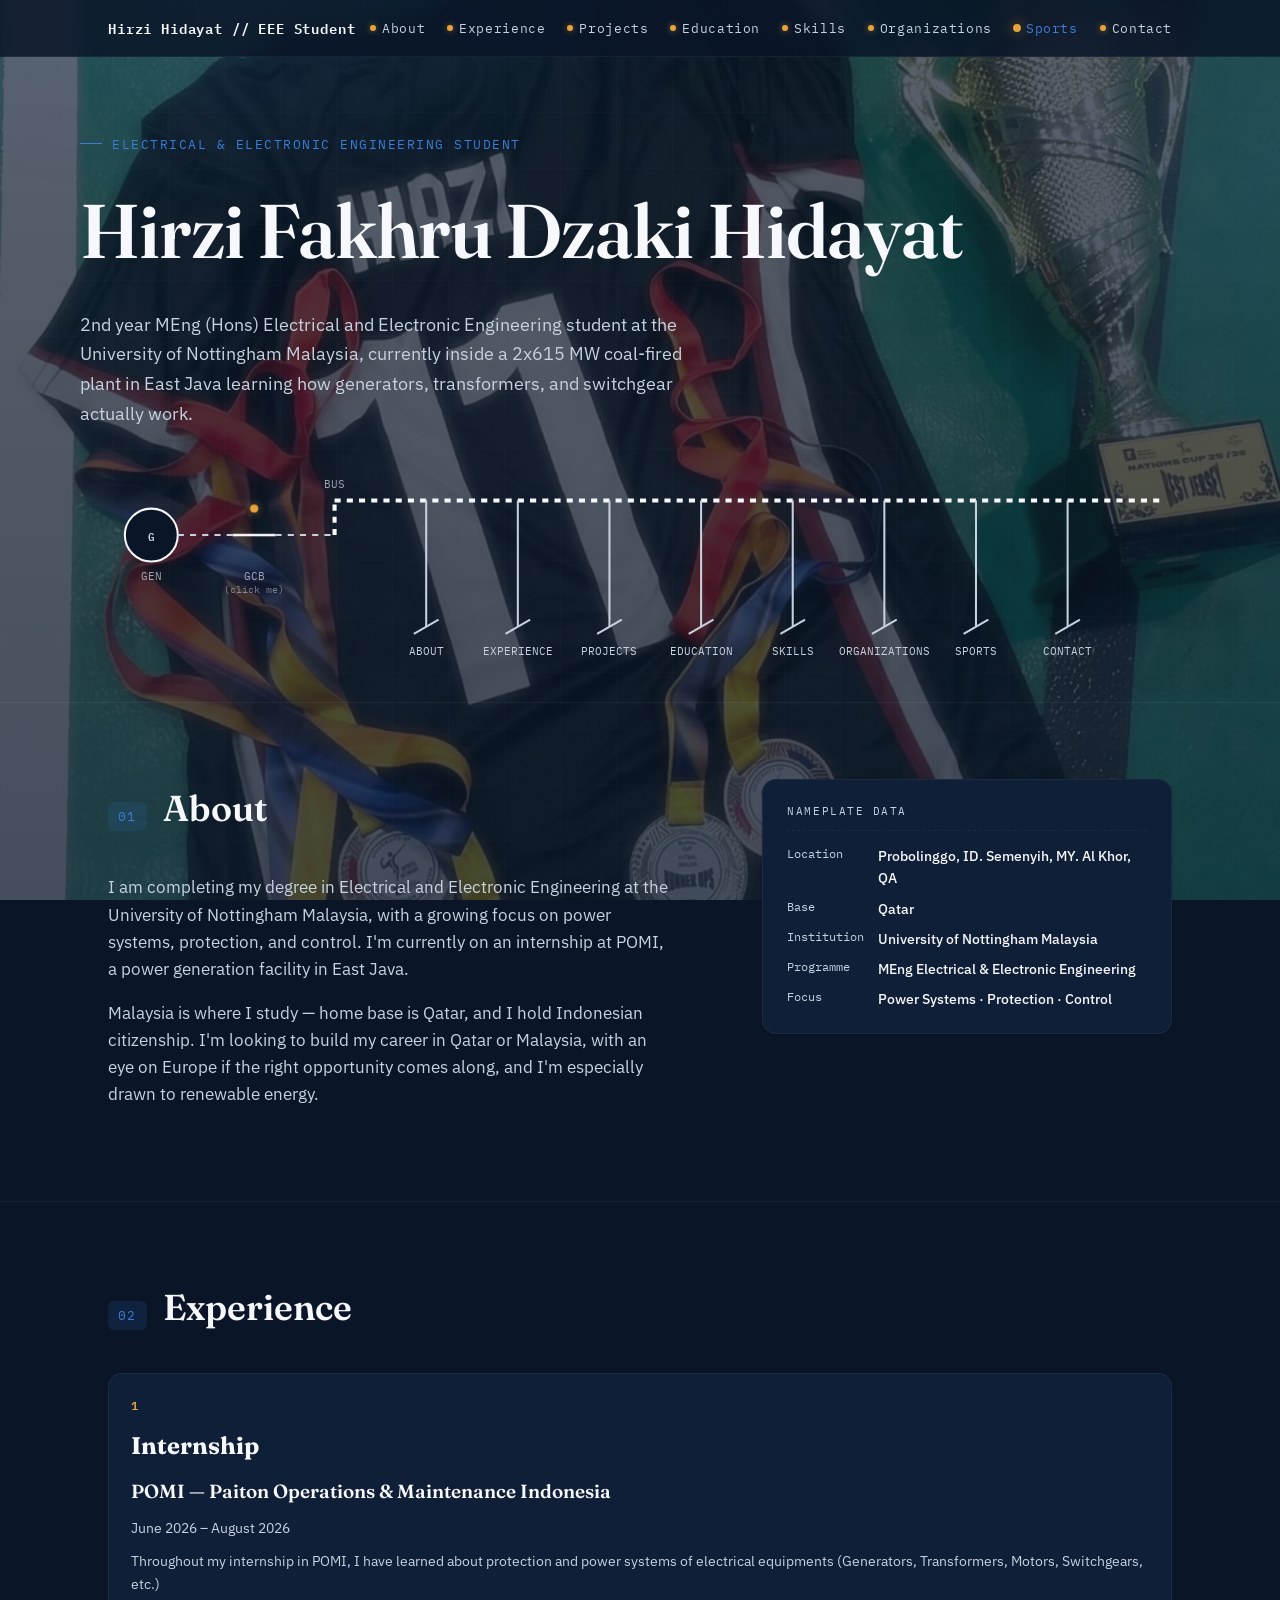
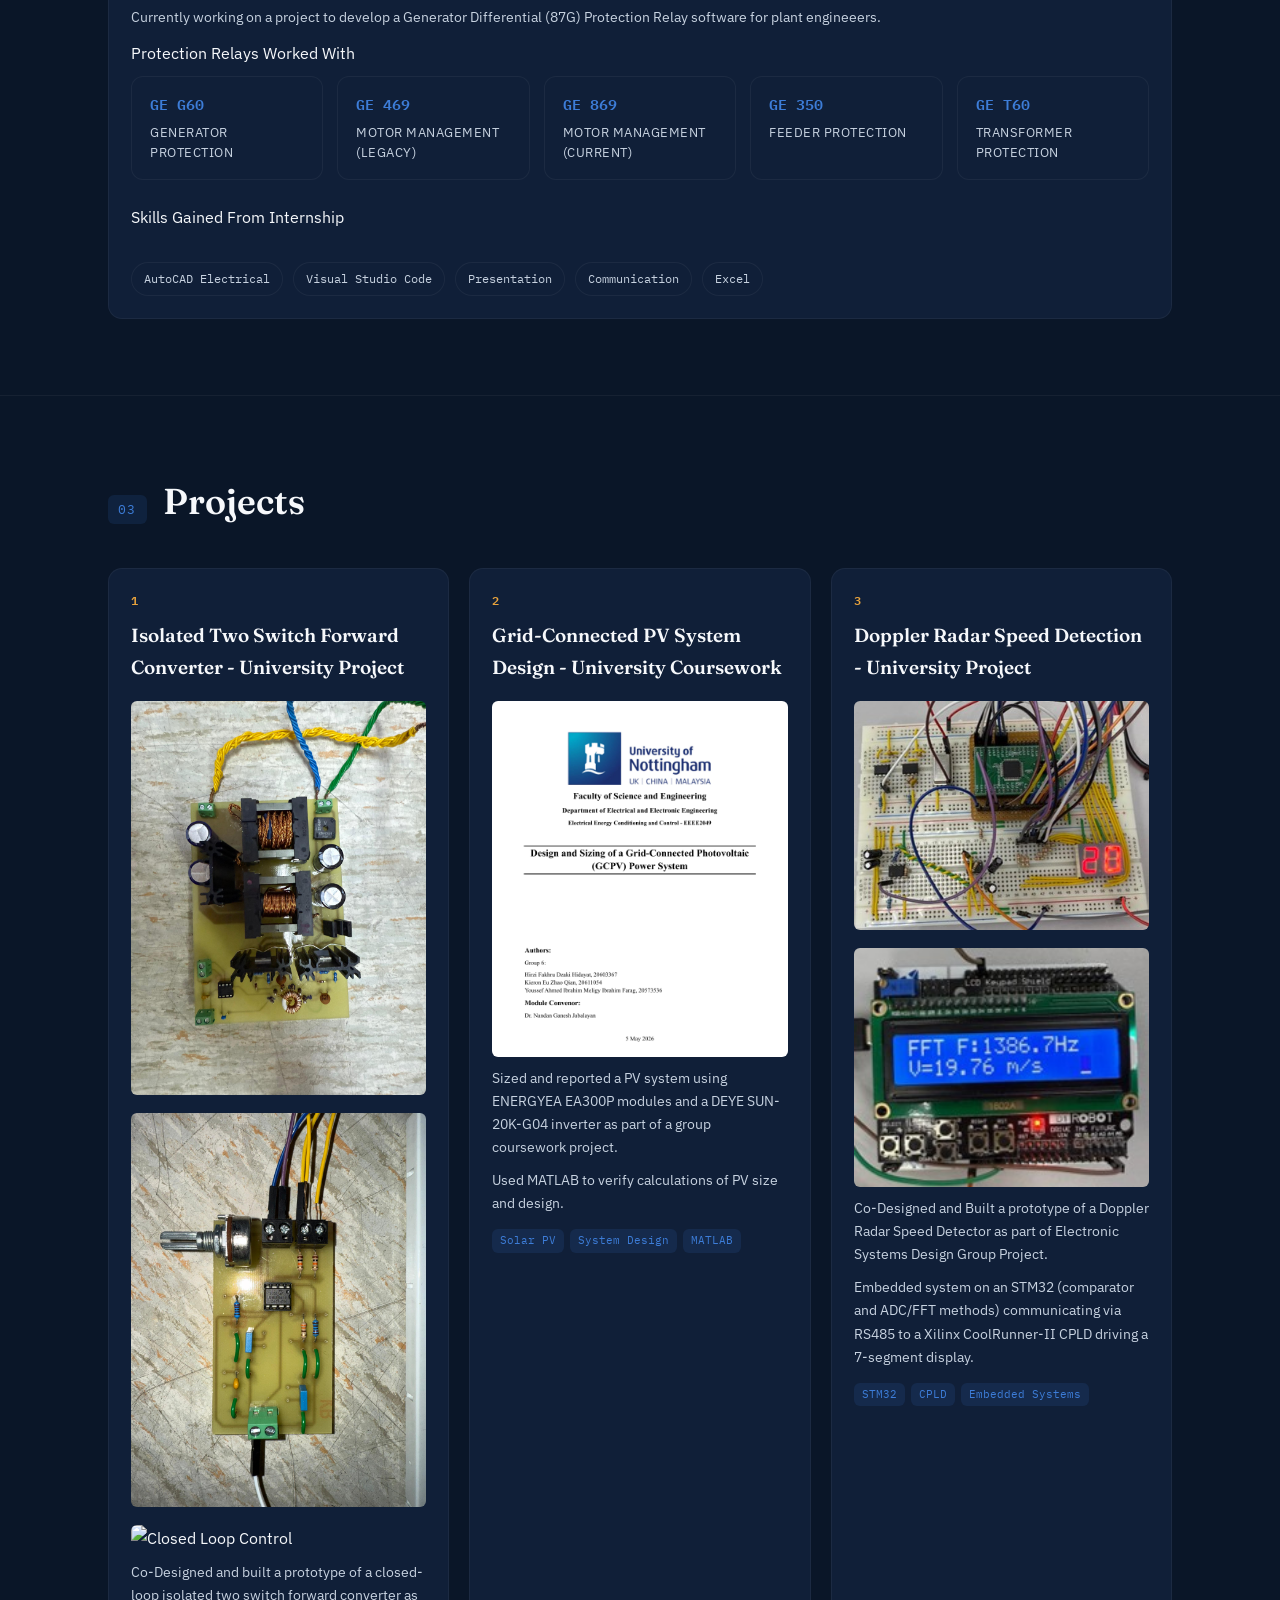
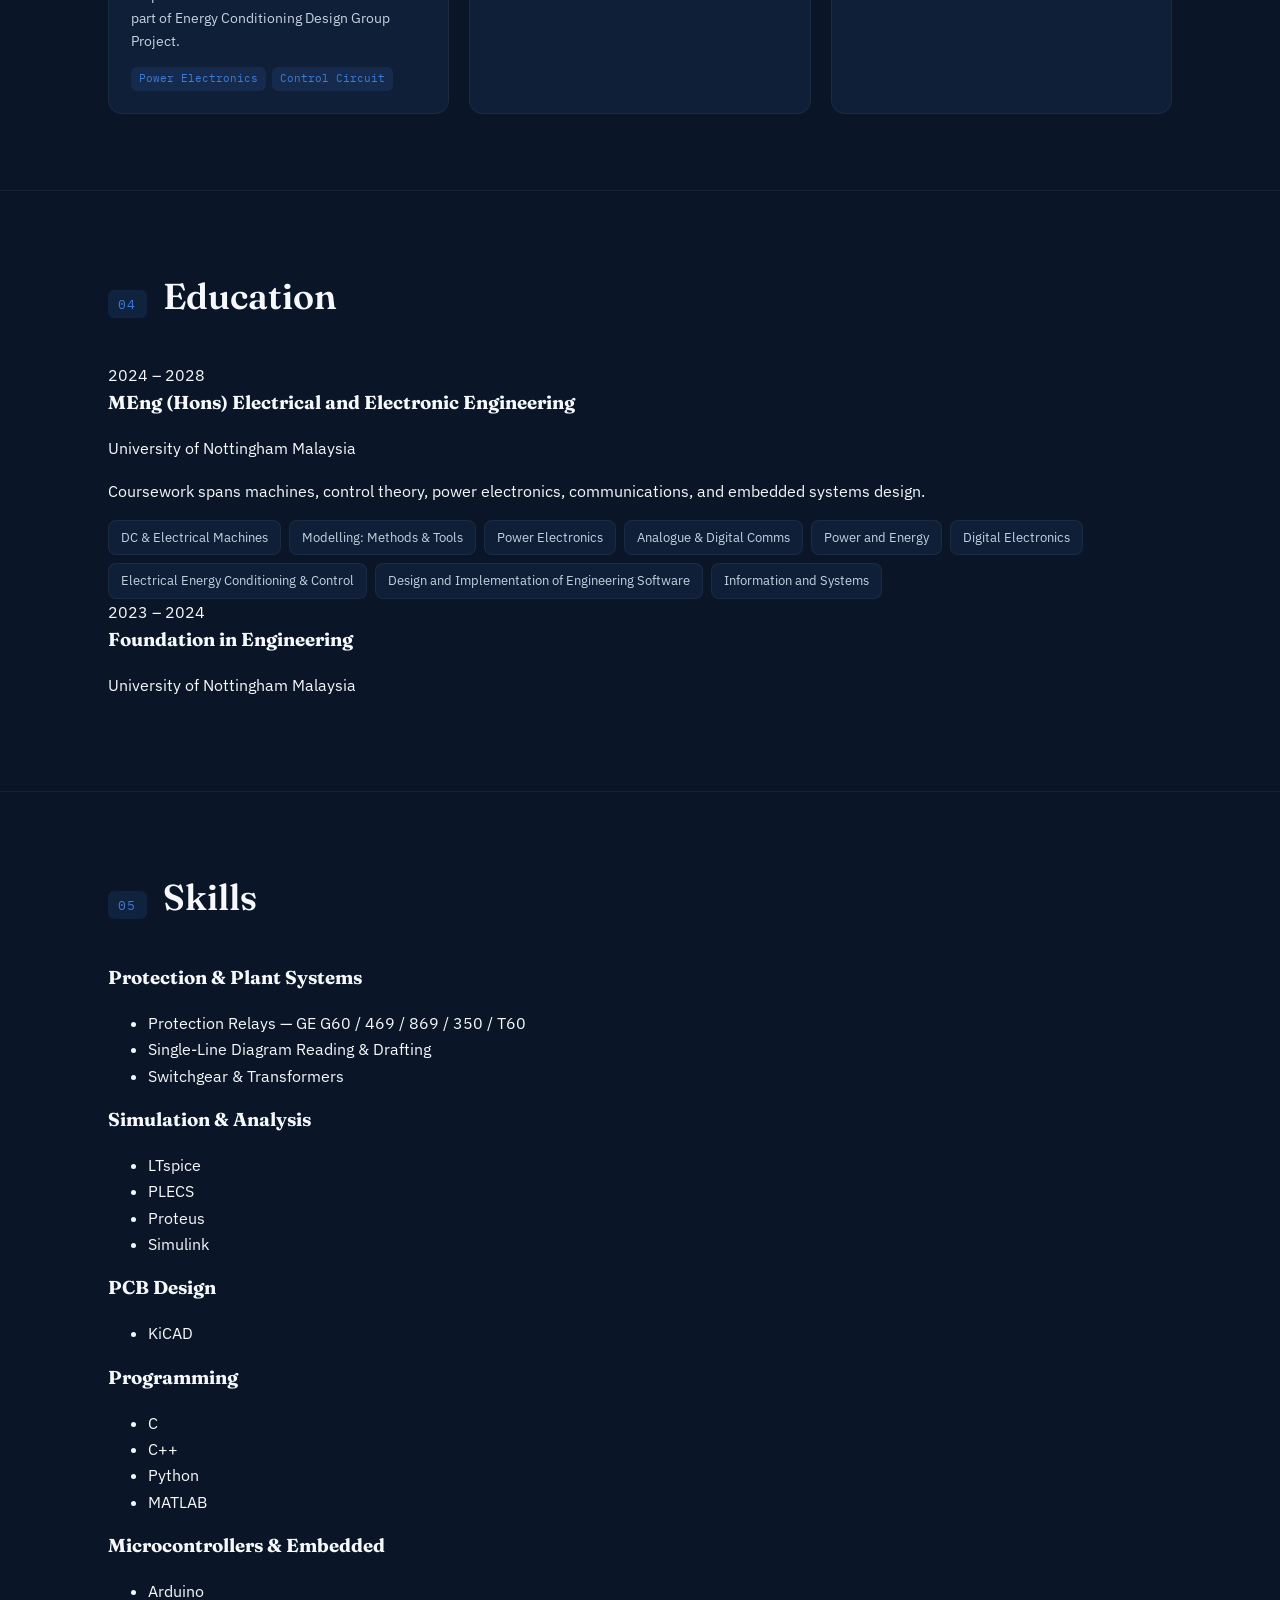
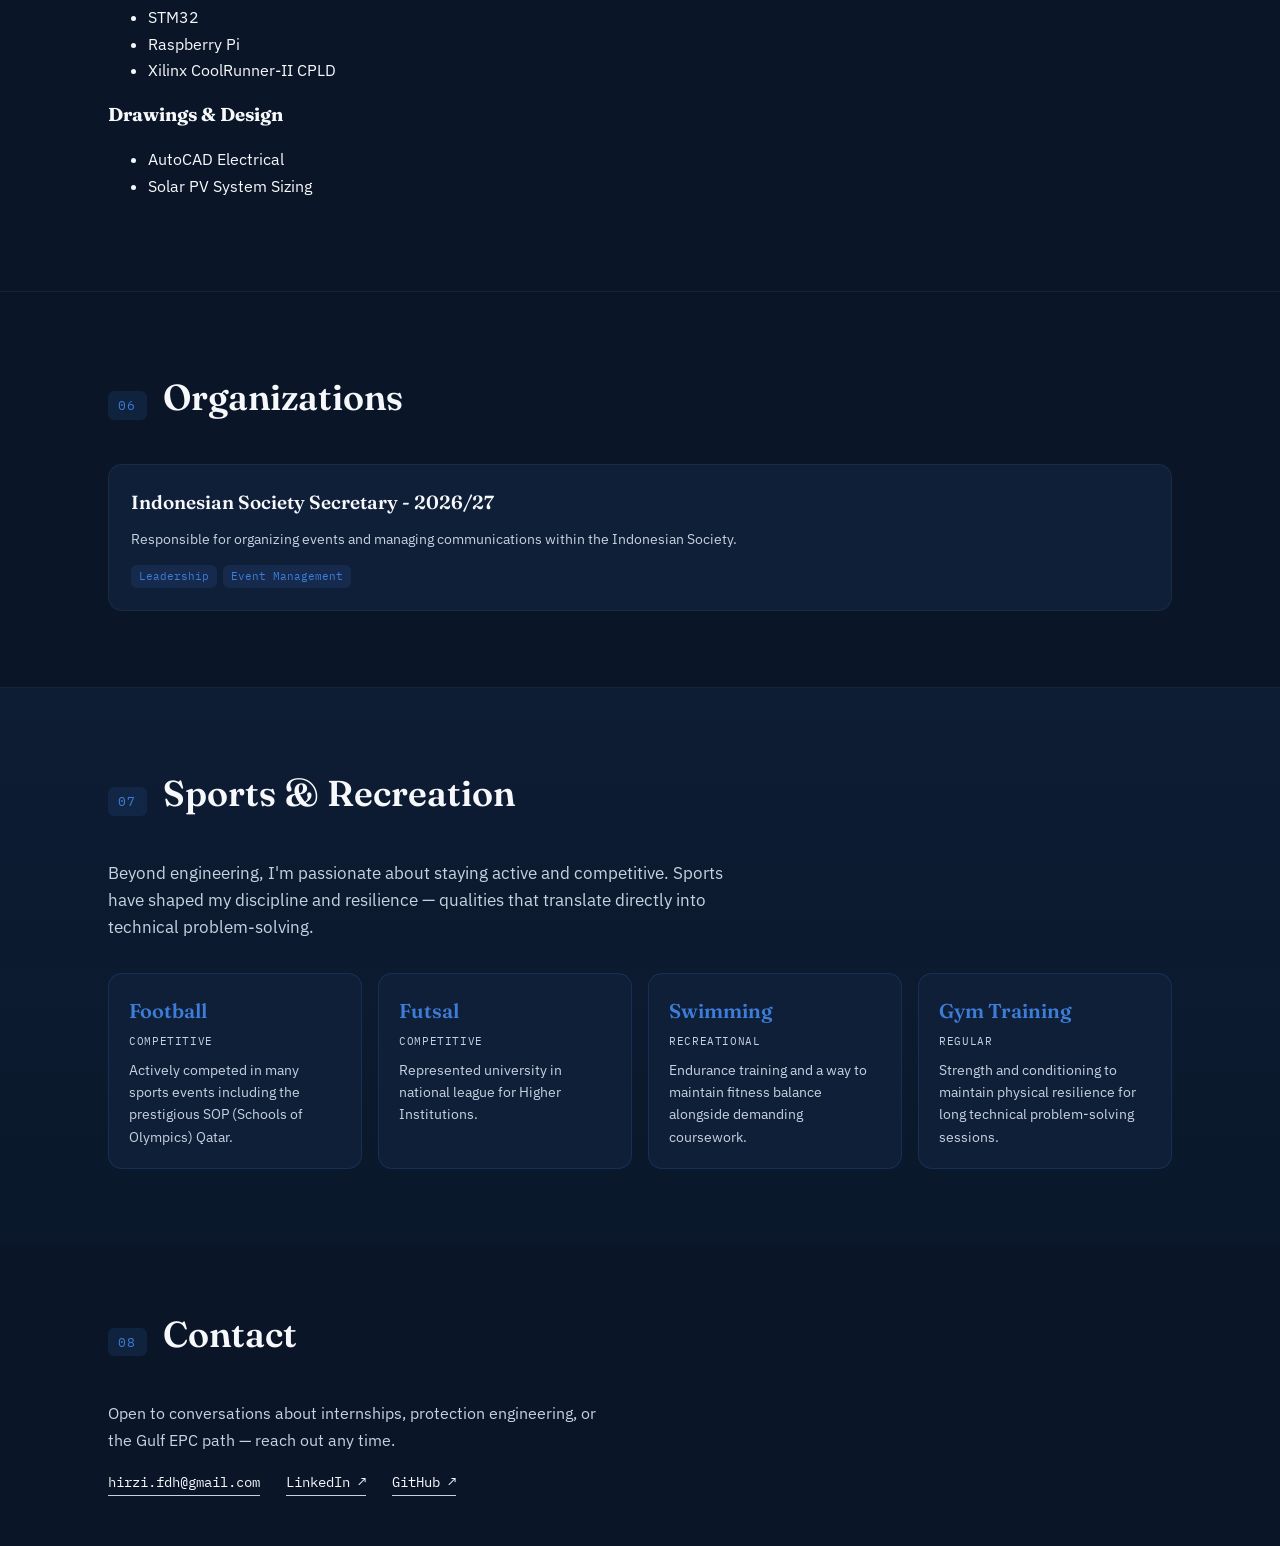
==== commit 86652377: "Update index.html" ====
--- a/index.html
+++ b/index.html
@@ -222,21 +222,31 @@
   </section>
 
   <section id="education">
-    <div class="wrap edu-block">
-      <div>
-        <div class="section-head"><span class="section-tag">04</span><h2>Education</h2></div>
-        <p style="color:var(--ink-soft); max-width:44ch;">MEng (Hons) Electrical &amp; Electronic Engineering, University of Nottingham Malaysia. Coursework spans machines, control theory, power electronics, communications, and embedded systems design.</p>
-      </div>
-      <div class="module-cloud">
-        <span class="module-pill">DC &amp; Electrical Machines</span>
-        <span class="module-pill">Modelling: Methods &amp; Tools</span>
-        <span class="module-pill">Power Electronics</span>
-        <span class="module-pill">Analogue &amp; Digital Comms</span>
-        <span class="module-pill">Power and Energy</span>
-        <span class="module-pill">Digital Electronics</span>
-        <span class="module-pill">Electrical Energy Conditioning &amp; Control</span>
-        <span class="module-pill">Design and Implementation of Engineering Software</span>
-        <span class="module-pill">Information and Systems</span>
+    <div class="wrap">
+      <div class="section-head"><span class="section-tag">04</span><h2>Education</h2></div>
+      <div class="edu-card reveal">
+        <div class="edu-entry">
+          <span class="edu-years">2024 – 2028</span>
+          <h3>MEng (Hons) Electrical and Electronic Engineering</h3>
+          <p class="edu-institution">University of Nottingham Malaysia</p>
+          <p>Coursework spans machines, control theory, power electronics, communications, and embedded systems design.</p>
+          <div class="module-cloud">
+            <span class="module-pill">DC &amp; Electrical Machines</span>
+            <span class="module-pill">Modelling: Methods &amp; Tools</span>
+            <span class="module-pill">Power Electronics</span>
+            <span class="module-pill">Analogue &amp; Digital Comms</span>
+            <span class="module-pill">Power and Energy</span>
+            <span class="module-pill">Digital Electronics</span>
+            <span class="module-pill">Electrical Energy Conditioning &amp; Control</span>
+            <span class="module-pill">Design and Implementation of Engineering Software</span>
+            <span class="module-pill">Information and Systems</span>
+          </div>
+        </div>
+        <div class="edu-entry">
+          <span class="edu-years">2023 – 2024</span>
+          <h3>Foundation in Engineering</h3>
+          <p class="edu-institution">University of Nottingham Malaysia</p>
+        </div>
       </div>
     </div>
   </section>
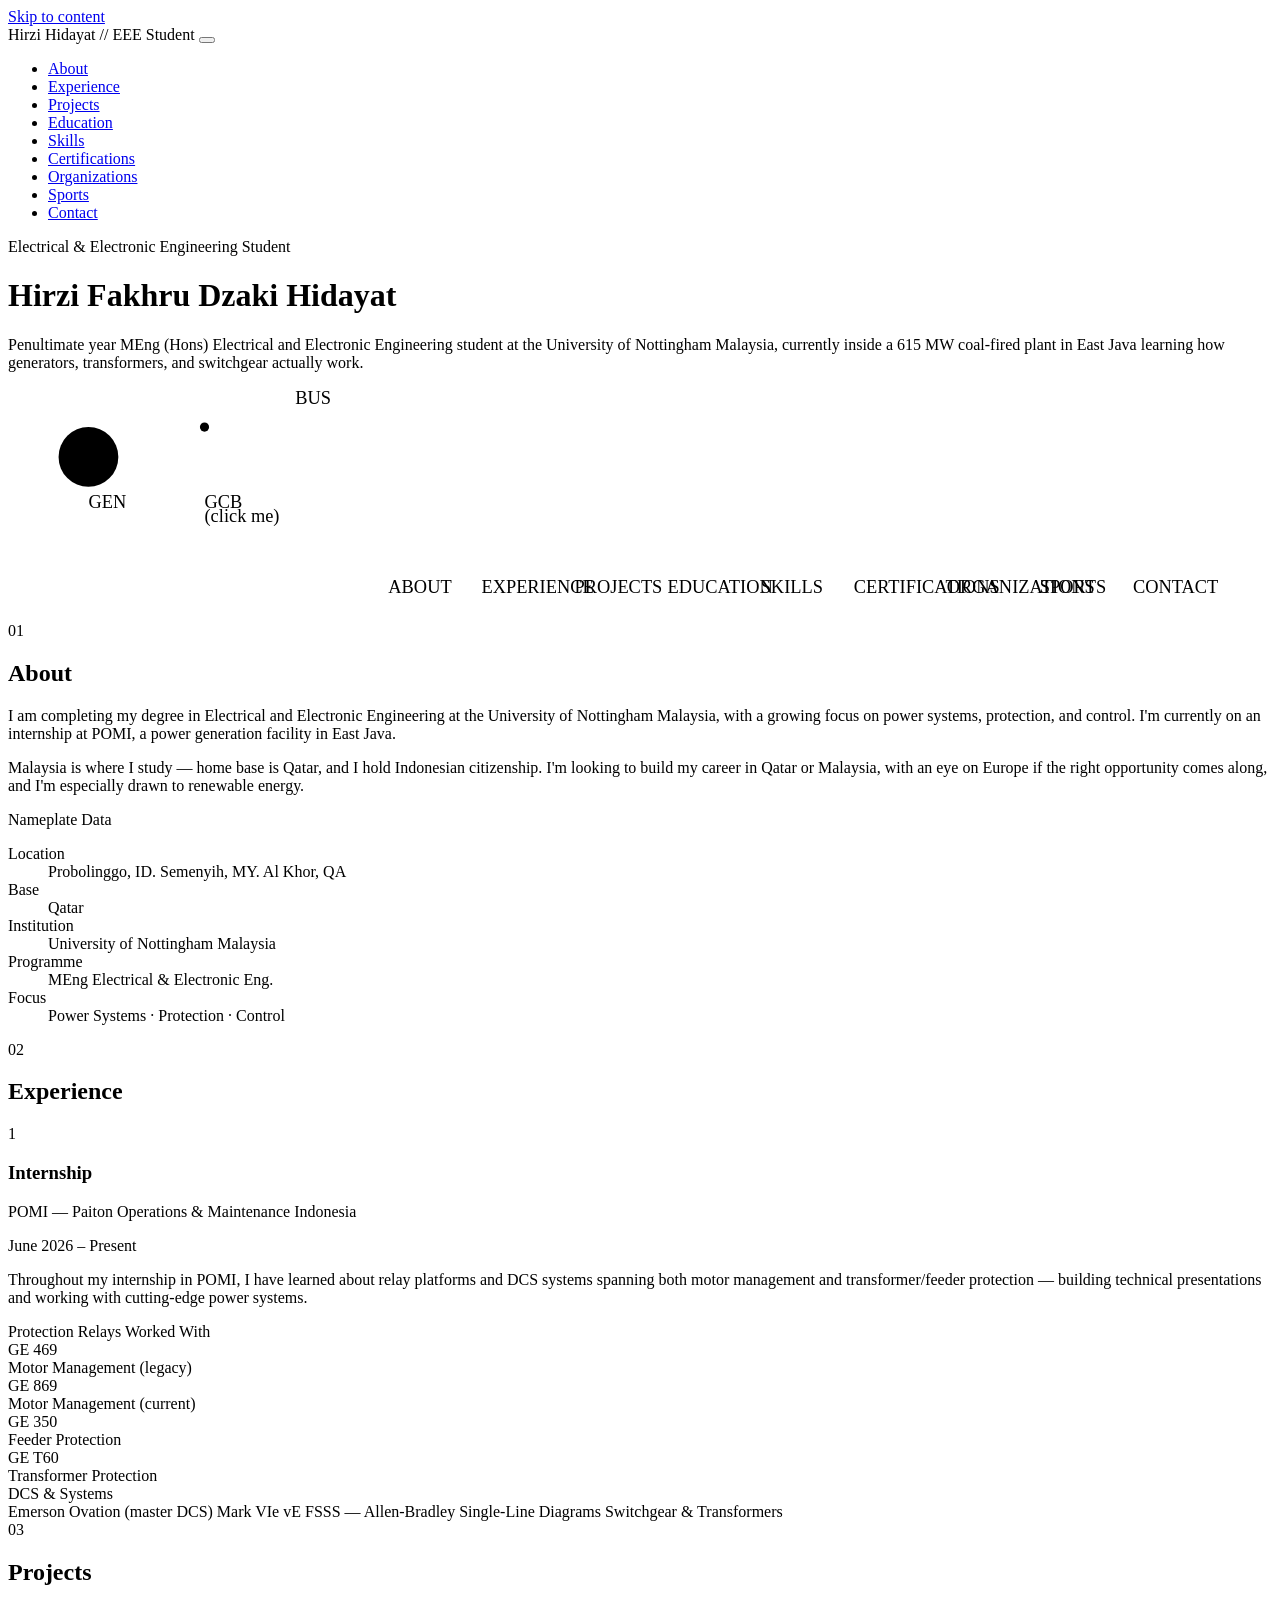
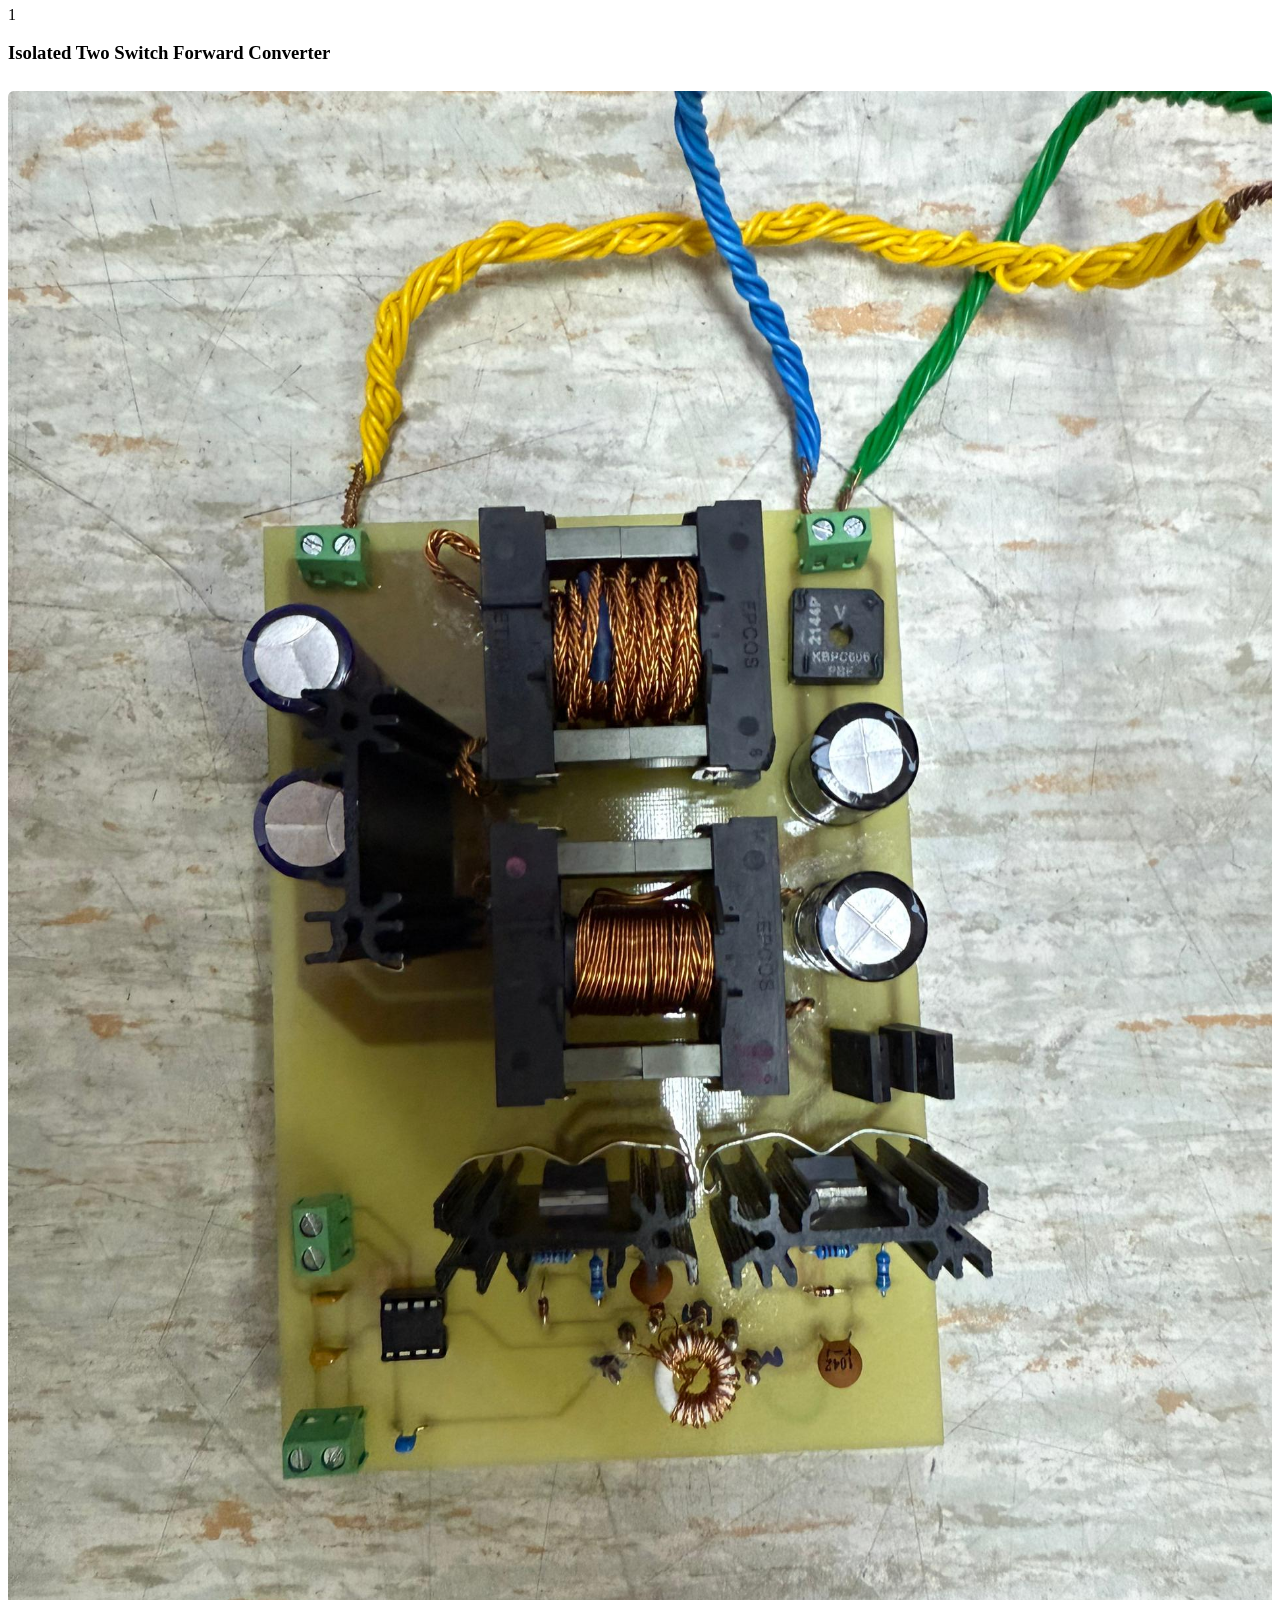
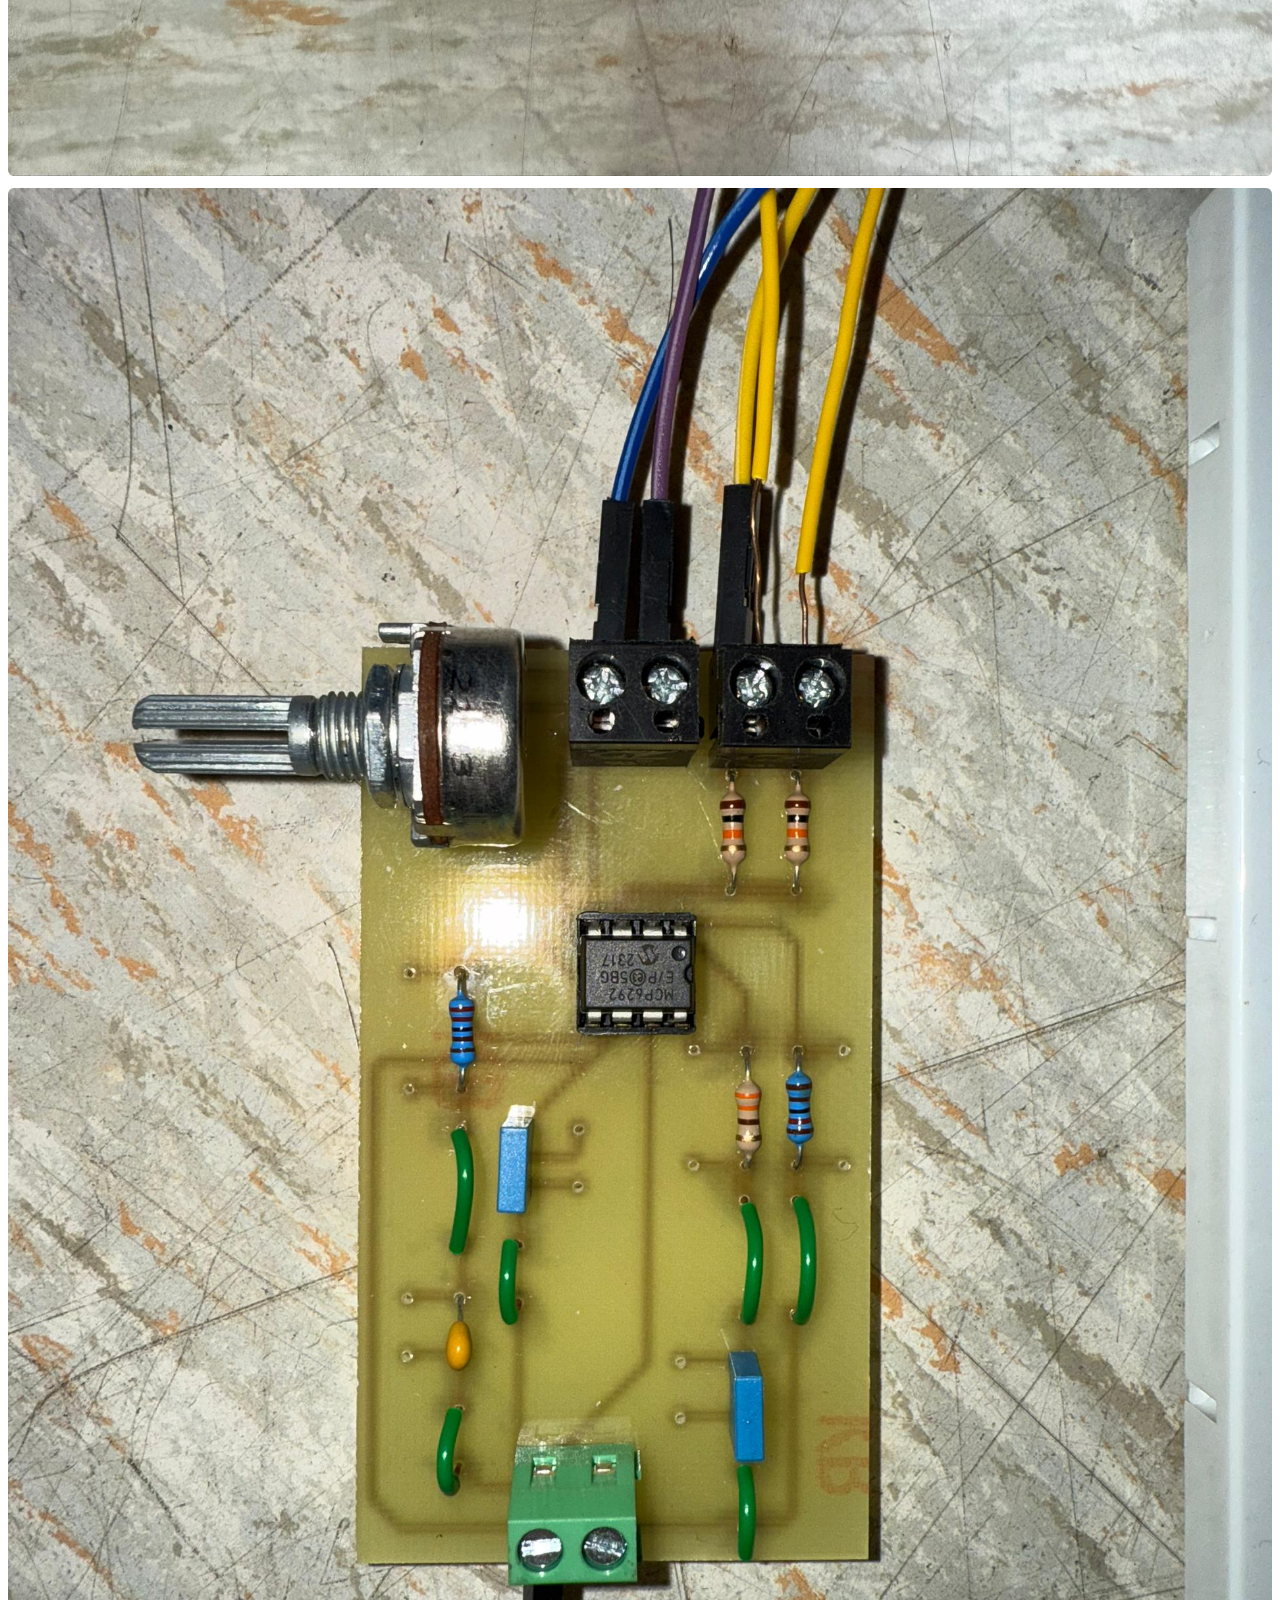
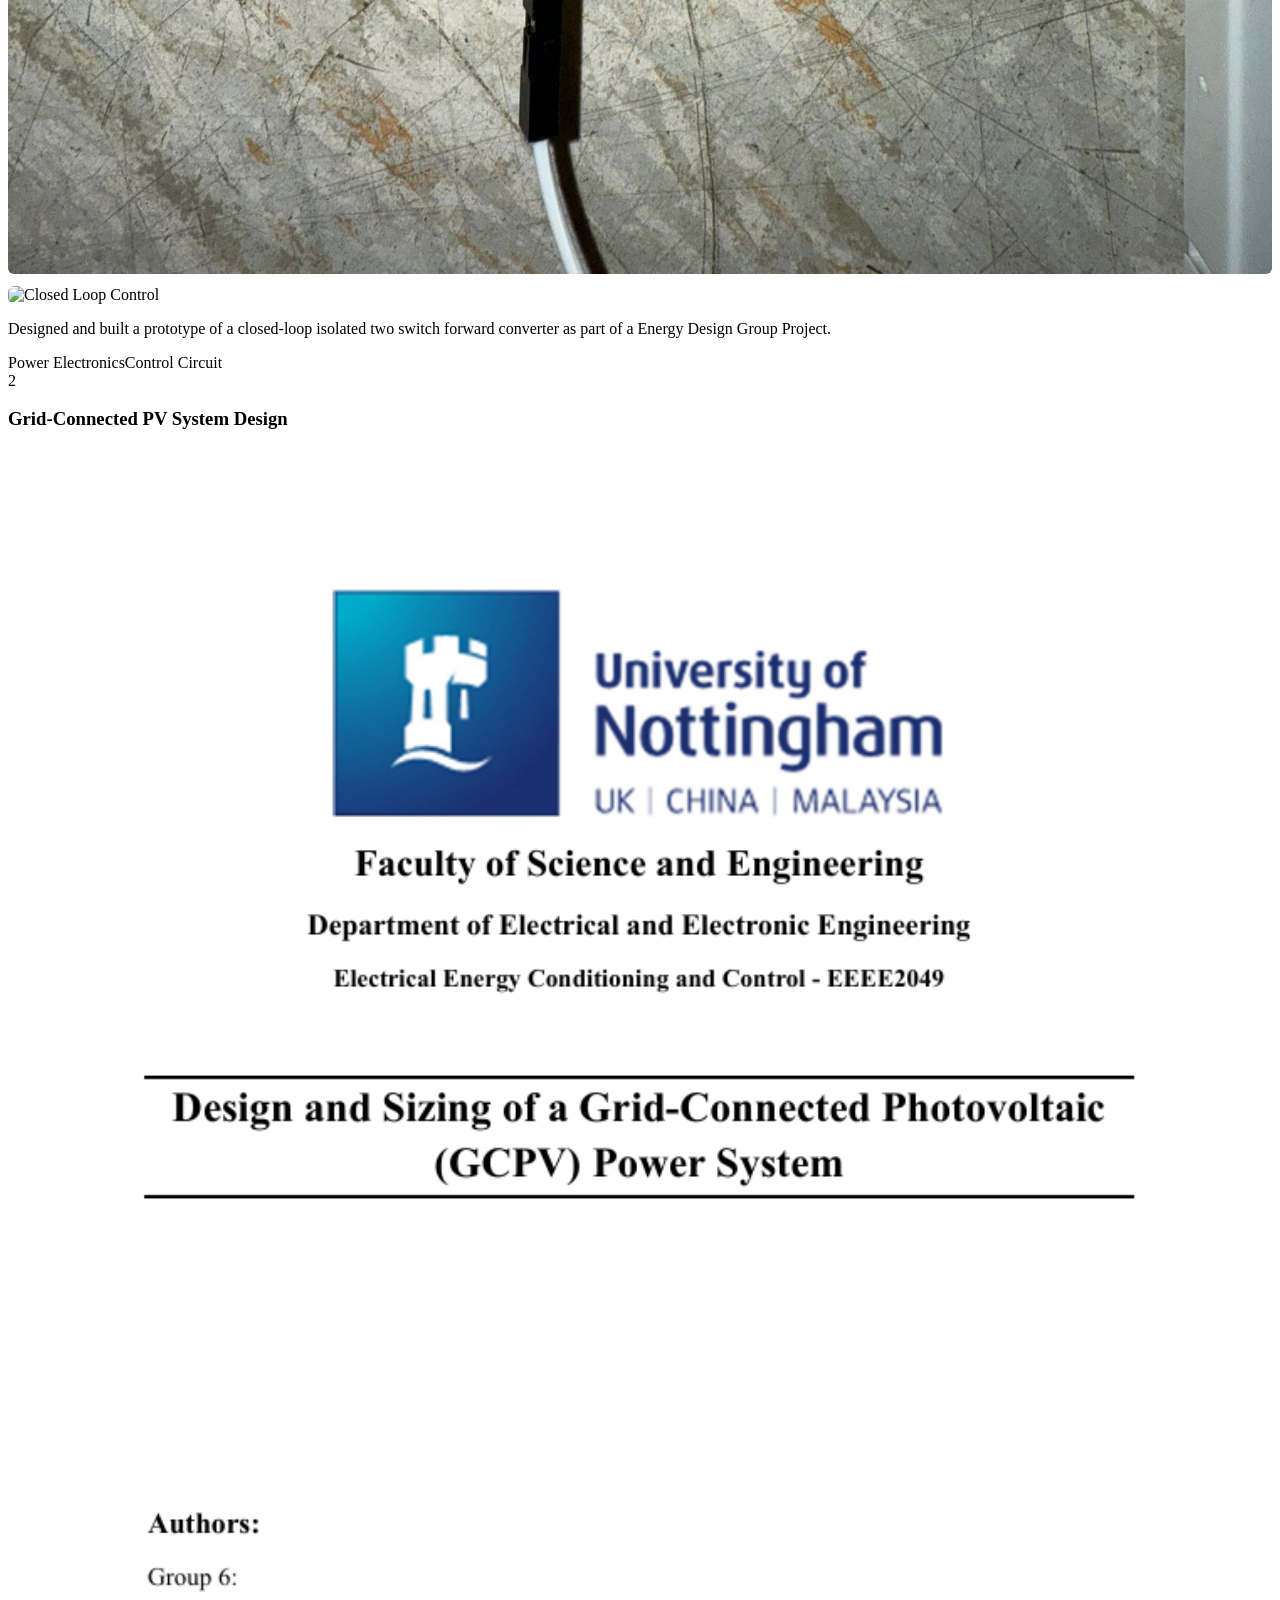
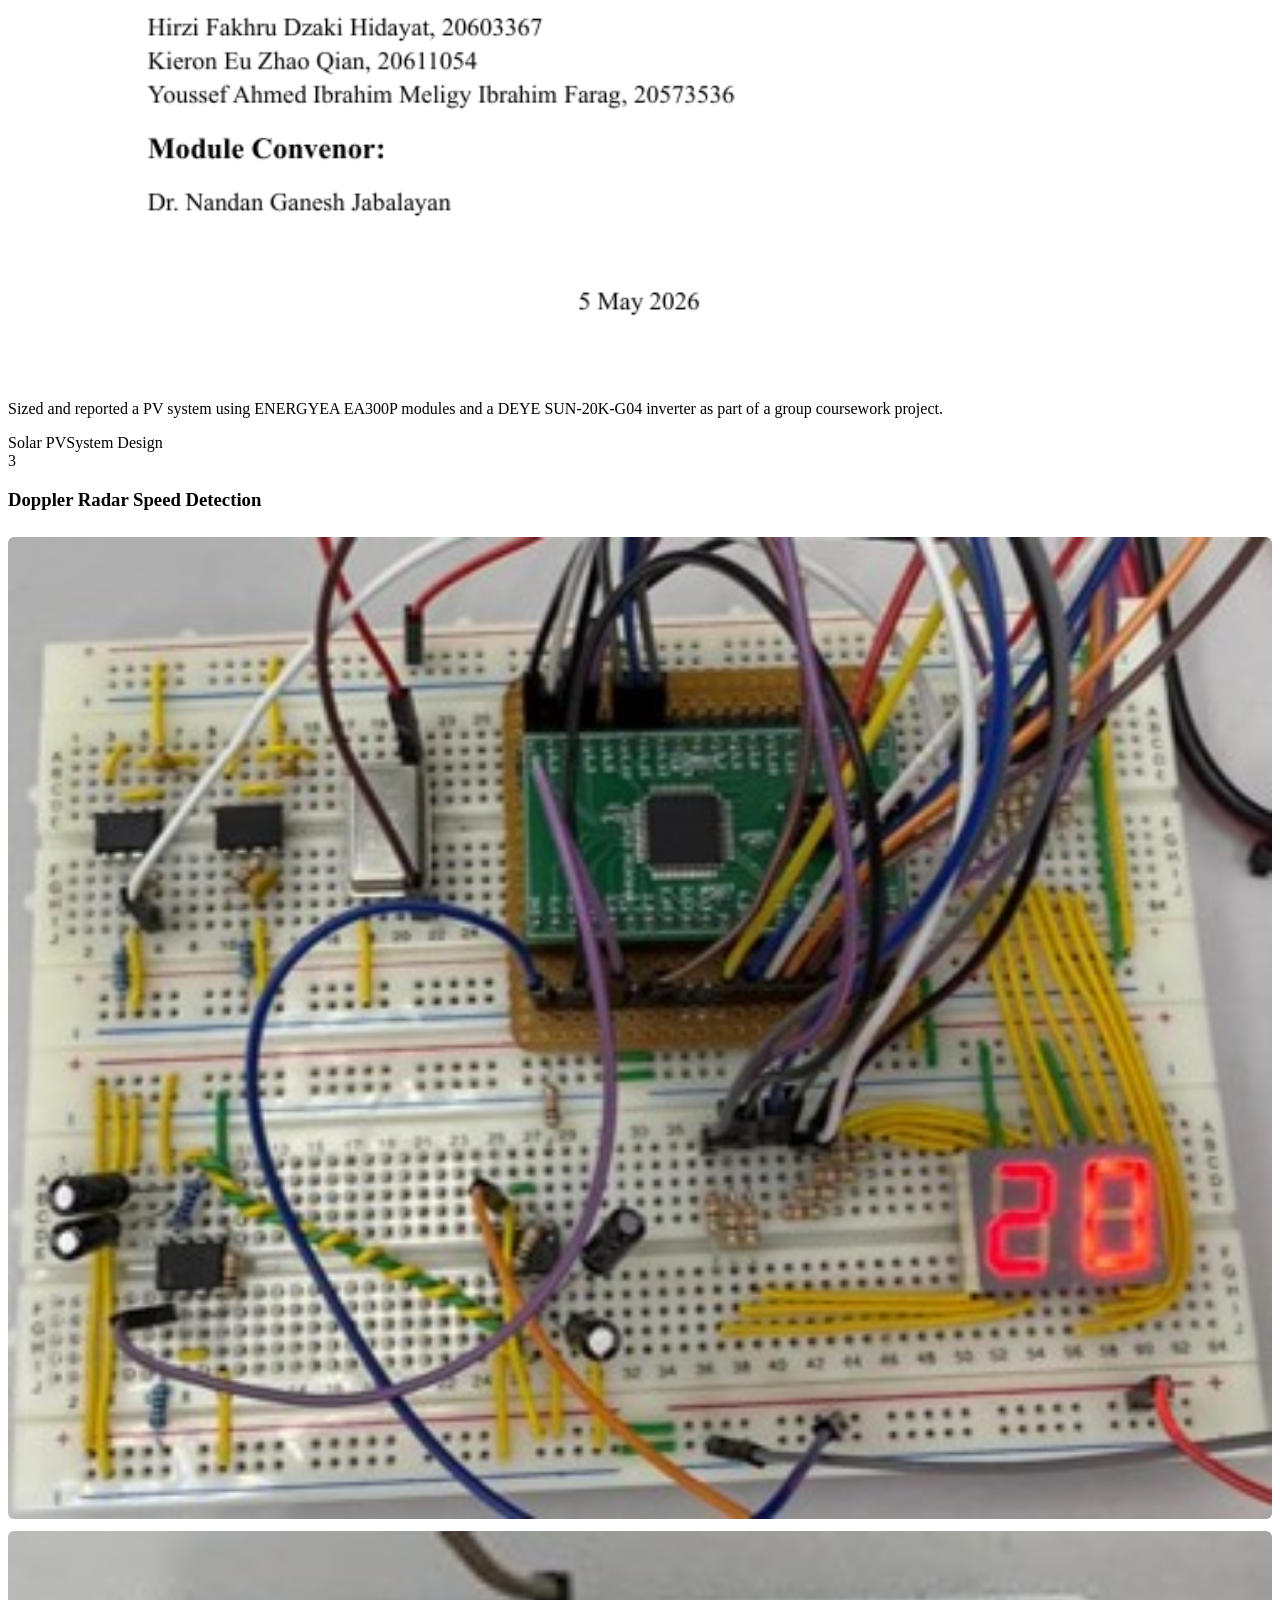
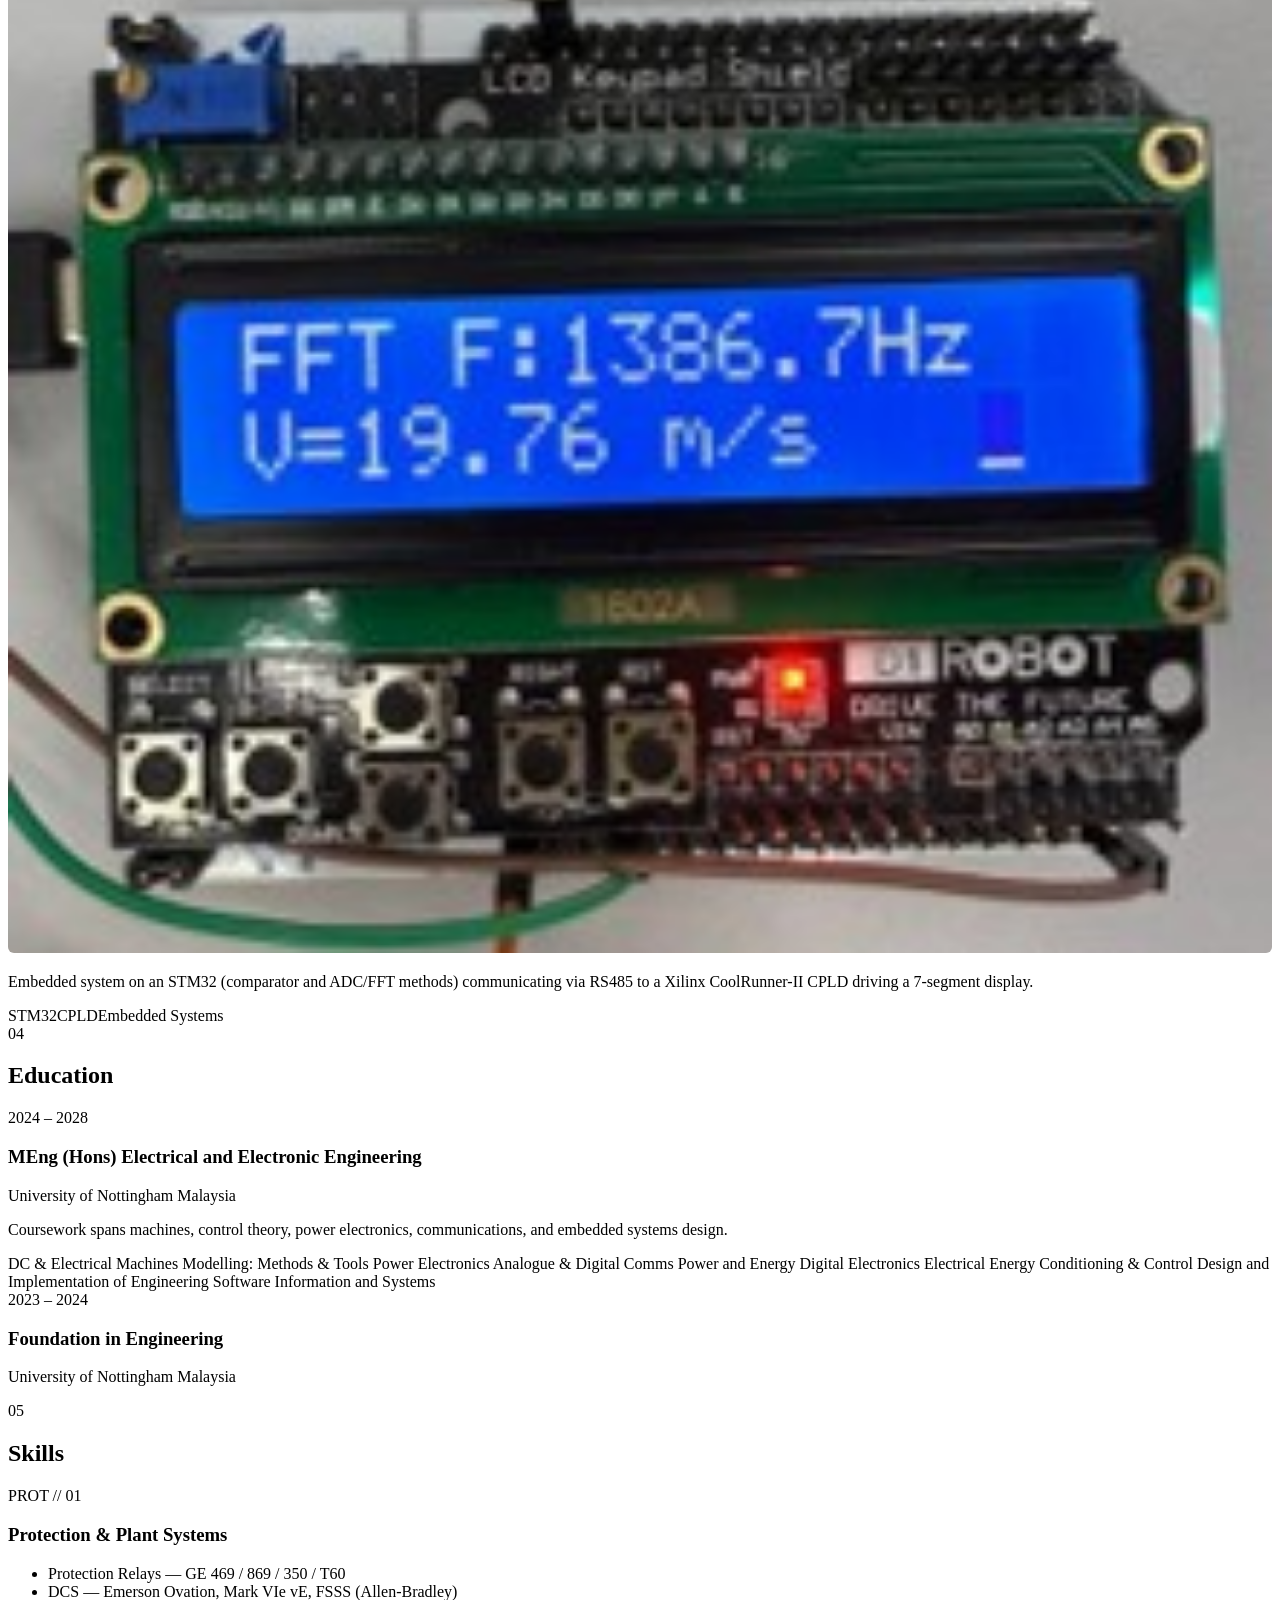
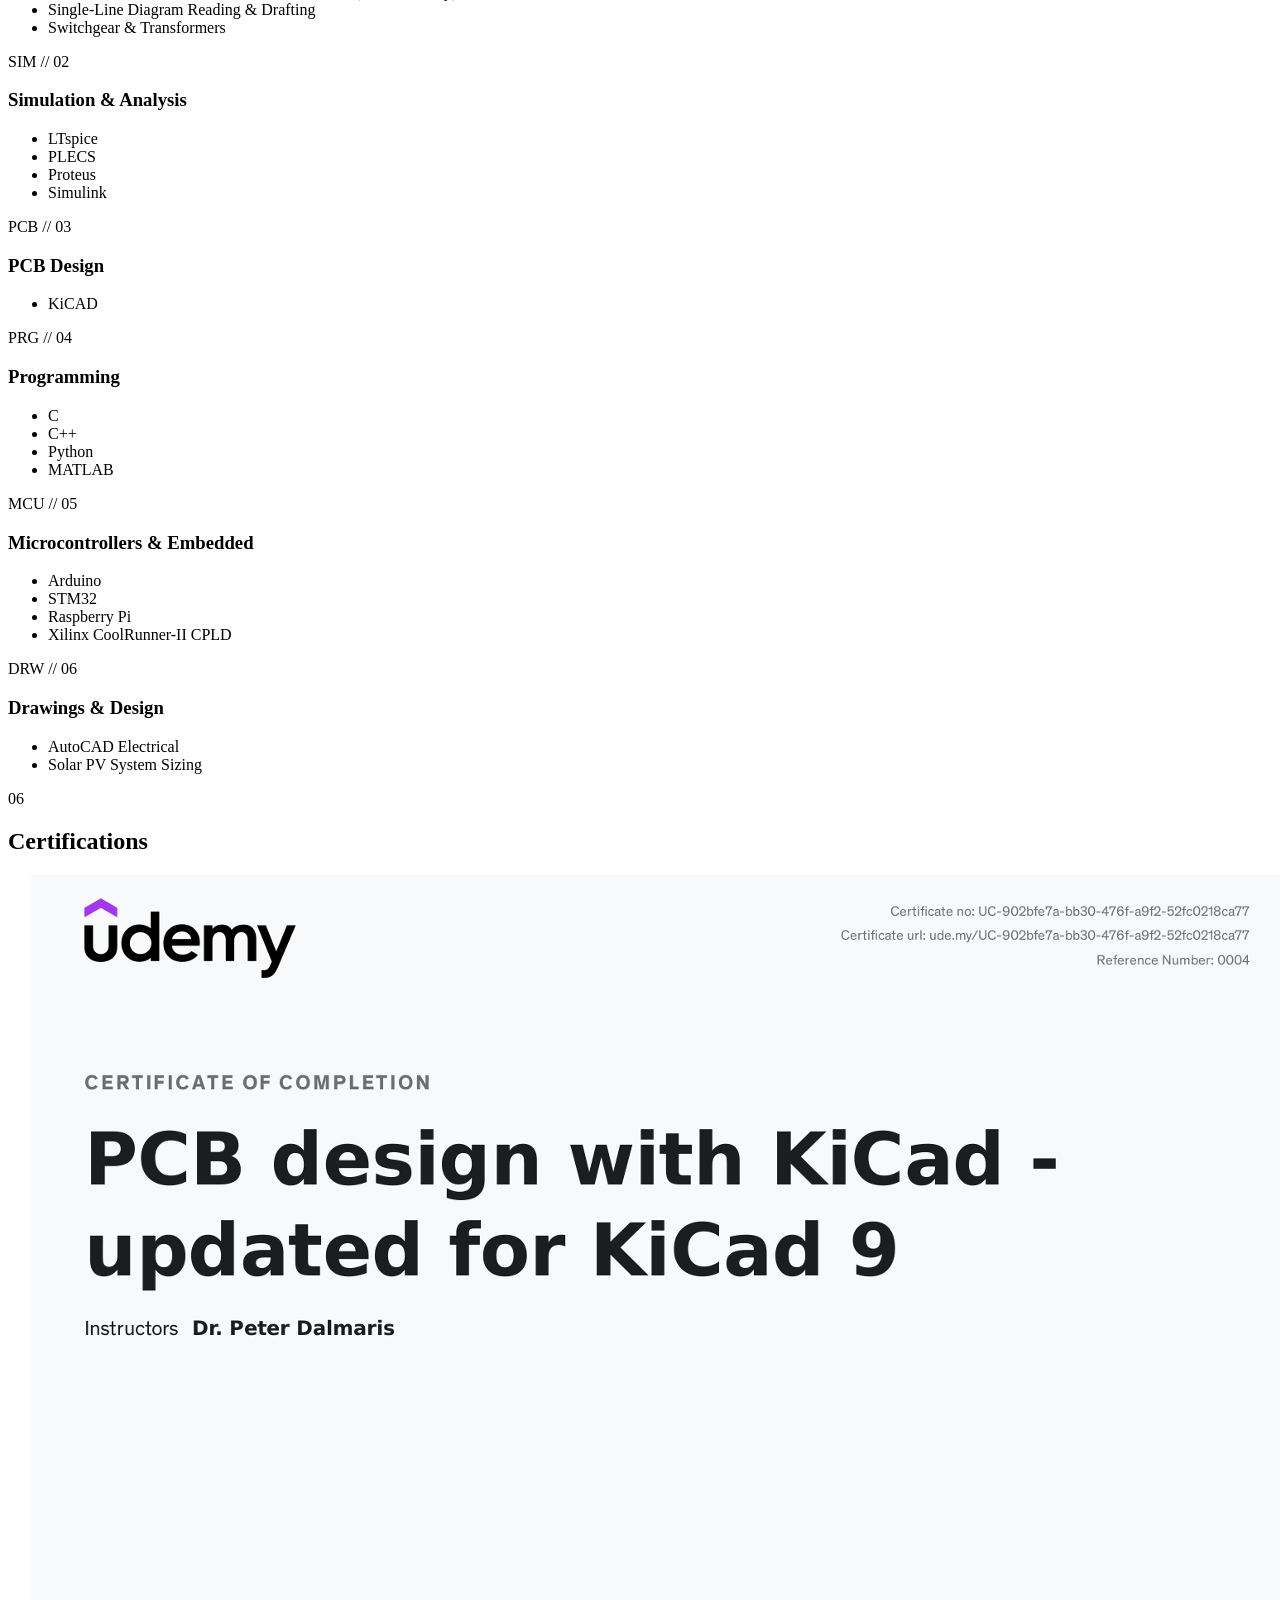
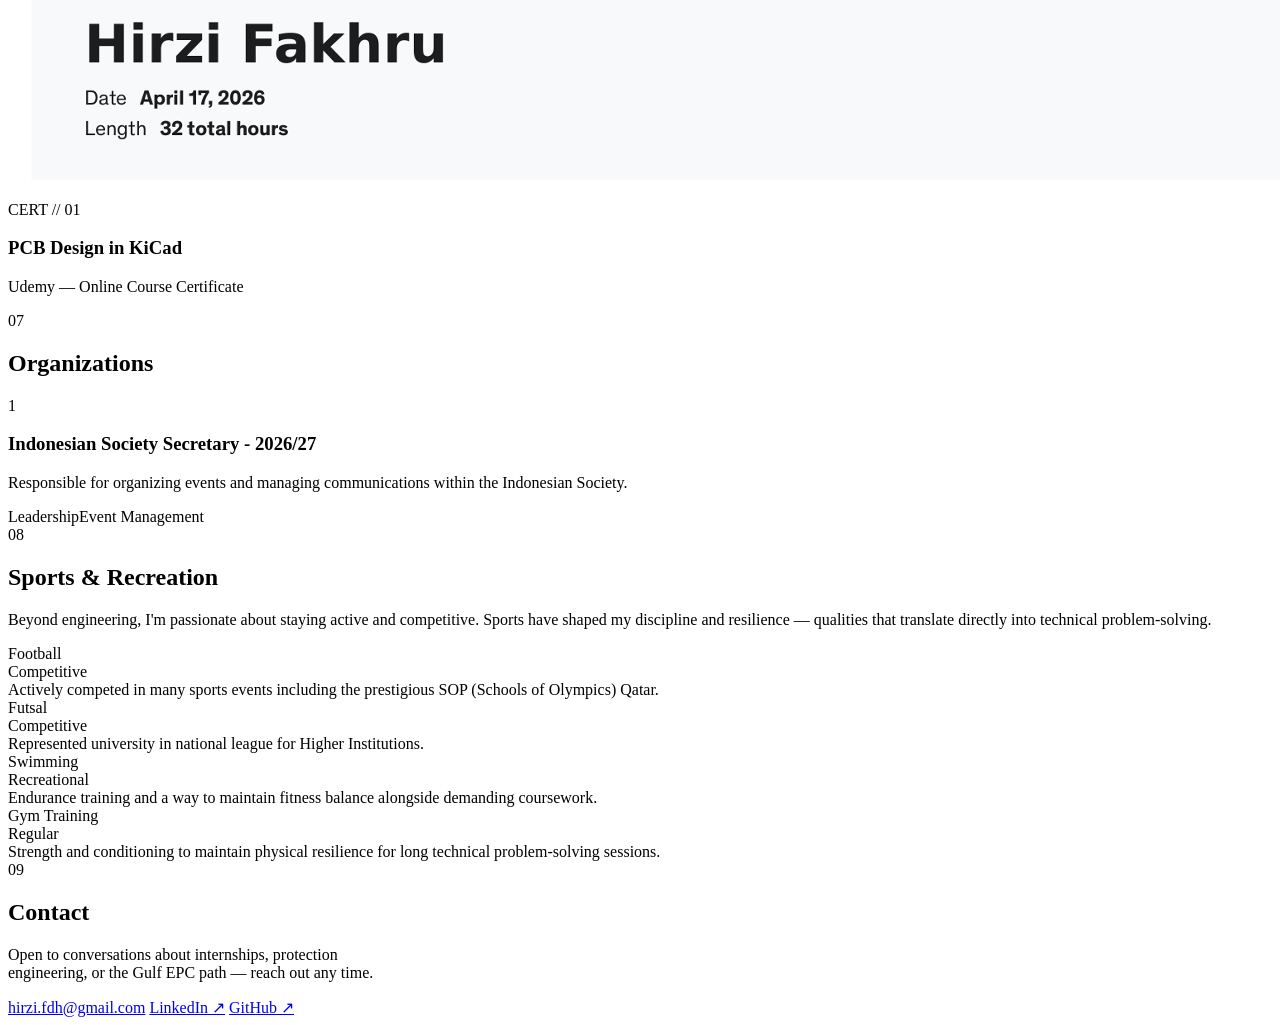
==== commit 3e1496aa: "Update index.html" ====
--- a/index.html
+++ b/index.html
@@ -23,19 +23,18 @@
   LIFE BACKDROP — five fixed, full-page photos that crossfade as you scroll,
   giving a "taste of life" feel throughout the site instead of one static banner.
   life-bg-1: GIS switchgear yard        -> About, Experience
-  life-bg-2: looking up at plant structure -> Education, Skills
+  life-bg-2: looking up at plant structure -> Education, Skills, Certifications
   life-bg-3: futsal team with the trophy   -> Organizations, Sports
   life-bg-4: transformer/plant yard        -> Projects
   life-bg-5: jersey + medals + trophy flat-lay -> Contact
   They're darkened a lot on purpose — meant to be felt as atmosphere, not read
   as a photo.
 -->
-<div class="life-bg is-active" data-sections="about,experience" style="background-image:url('life-bg-1.jpeg');"></div>
-<div class="life-bg" data-sections="education,skills" style="background-image:url('life-bg-2.jpeg');"></div>
-<div class="life-bg" data-sections="organizations" style="background-image:url('life-bg-3.jpeg');"></div>
-  <div class="life-bg" data-sections="sports" style="background-image:url('life-bg-5.jpeg');"></div>
-<div class="life-bg" data-sections="projects" style="background-image:url('life-bg-4.jpeg');"></div>
-<div class="life-bg" data-sections="contact" style="background-image:url('life-bg-5.jpeg');"></div>
+<div class="life-bg is-active" data-sections="about,experience" style="background-image:url('life-bg-1.jpg');"></div>
+<div class="life-bg" data-sections="education,skills,certifications" style="background-image:url('life-bg-2.jpg');"></div>
+<div class="life-bg" data-sections="organizations,sports" style="background-image:url('life-bg-3.jpg');"></div>
+<div class="life-bg" data-sections="projects" style="background-image:url('life-bg-4.jpg');"></div>
+<div class="life-bg" data-sections="contact" style="background-image:url('life-bg-5.jpg');"></div>
 <div class="life-bg-overlay"></div>
 
 <nav class="nav" aria-label="Primary">
@@ -50,6 +49,7 @@
       <li><a href="#projects"><span class="status-dot"></span><span class="label">Projects</span></a></li>
       <li><a href="#education"><span class="status-dot"></span><span class="label">Education</span></a></li>
       <li><a href="#skills"><span class="status-dot"></span><span class="label">Skills</span></a></li>
+      <li><a href="#certifications"><span class="status-dot"></span><span class="label">Certifications</span></a></li>
       <li><a href="#organizations"><span class="status-dot"></span><span class="label">Organizations</span></a></li>
       <li><a href="#sports"><span class="status-dot"></span><span class="label">Sports</span></a></li>
       <li><a href="#contact"><span class="status-dot"></span><span class="label">Contact</span></a></li>
@@ -62,10 +62,10 @@
   <header class="hero wrap">
     <p class="eyebrow">Electrical &amp; Electronic Engineering Student </p>
     <h1>Hirzi Fakhru Dzaki Hidayat</h1>
-    <p class="tagline">2nd year MEng (Hons) Electrical and Electronic Engineering student at the University of Nottingham Malaysia, currently inside a 2x615 MW coal-fired plant in East Java learning how generators, transformers, and switchgear actually work.</p>
+    <p class="tagline">Penultimate year MEng (Hons) Electrical and Electronic Engineering student at the University of Nottingham Malaysia, currently inside a 615 MW coal-fired plant in East Java learning how generators, transformers, and switchgear actually work.</p>
 
     <div class="sld" aria-hidden="false">
-      <svg viewBox="0 0 1100 200" role="img" aria-label="Single-line diagram used as site navigation: Generator, Breaker, Bus, feeding eight labeled sections. The breaker is clickable to toggle current flow.">
+      <svg viewBox="0 0 1100 200" role="img" aria-label="Single-line diagram used as site navigation: Generator, Breaker, Bus, feeding nine labeled sections. The breaker is clickable to toggle current flow.">
         <!-- Generator -->
         <circle class="sld-node-circle" cx="70" cy="60" r="26"/>
         <text x="70" y="66" class="sld-label" style="font-weight:600;">G</text>
@@ -90,44 +90,49 @@
 
        <!-- Feeders — order matches the actual page/section order (About -> Contact) -->
         <g class="feeder-group" data-target="#about" tabindex="0" role="link" aria-label="Go to About section">
-          <line class="sld-line" x1="340" y1="26" x2="340" y2="150"/>
-          <line class="sld-line" x1="326" y1="150" x2="354" y2="150" transform="rotate(-30 340 150)"/>
-          <text x="340" y="178" class="sld-label">ABOUT</text>
+          <line class="sld-line" x1="331" y1="26" x2="331" y2="150"/>
+          <line class="sld-line" x1="317" y1="150" x2="345" y2="150" transform="rotate(-30 331 150)"/>
+          <text x="331" y="178" class="sld-label">ABOUT</text>
         </g>
         <g class="feeder-group" data-target="#experience" tabindex="0" role="link" aria-label="Go to Experience section">
-          <line class="sld-line" x1="430" y1="26" x2="430" y2="150"/>
-          <line class="sld-line" x1="416" y1="150" x2="444" y2="150" transform="rotate(-30 430 150)"/>
-          <text x="430" y="178" class="sld-label">EXPERIENCE</text>
+          <line class="sld-line" x1="412" y1="26" x2="412" y2="150"/>
+          <line class="sld-line" x1="398" y1="150" x2="426" y2="150" transform="rotate(-30 412 150)"/>
+          <text x="412" y="178" class="sld-label">EXPERIENCE</text>
         </g>
         <g class="feeder-group" data-target="#projects" tabindex="0" role="link" aria-label="Go to Projects section">
-          <line class="sld-line" x1="520" y1="26" x2="520" y2="150"/>
-          <line class="sld-line" x1="506" y1="150" x2="534" y2="150" transform="rotate(-30 520 150)"/>
-          <text x="520" y="178" class="sld-label">PROJECTS</text>
+          <line class="sld-line" x1="493" y1="26" x2="493" y2="150"/>
+          <line class="sld-line" x1="479" y1="150" x2="507" y2="150" transform="rotate(-30 493 150)"/>
+          <text x="493" y="178" class="sld-label">PROJECTS</text>
         </g>
         <g class="feeder-group" data-target="#education" tabindex="0" role="link" aria-label="Go to Education section">
-          <line class="sld-line" x1="610" y1="26" x2="610" y2="150"/>
-          <line class="sld-line" x1="596" y1="150" x2="624" y2="150" transform="rotate(-30 610 150)"/>
-          <text x="610" y="178" class="sld-label">EDUCATION</text>
+          <line class="sld-line" x1="574" y1="26" x2="574" y2="150"/>
+          <line class="sld-line" x1="560" y1="150" x2="588" y2="150" transform="rotate(-30 574 150)"/>
+          <text x="574" y="178" class="sld-label">EDUCATION</text>
         </g>
         <g class="feeder-group" data-target="#skills" tabindex="0" role="link" aria-label="Go to Skills section">
-          <line class="sld-line" x1="700" y1="26" x2="700" y2="150"/>
-          <line class="sld-line" x1="686" y1="150" x2="714" y2="150" transform="rotate(-30 700 150)"/>
-          <text x="700" y="178" class="sld-label">SKILLS</text>
+          <line class="sld-line" x1="655" y1="26" x2="655" y2="150"/>
+          <line class="sld-line" x1="641" y1="150" x2="669" y2="150" transform="rotate(-30 655 150)"/>
+          <text x="655" y="178" class="sld-label">SKILLS</text>
+        </g>
+        <g class="feeder-group" data-target="#certifications" tabindex="0" role="link" aria-label="Go to Certifications section">
+          <line class="sld-line" x1="736" y1="26" x2="736" y2="150"/>
+          <line class="sld-line" x1="722" y1="150" x2="750" y2="150" transform="rotate(-30 736 150)"/>
+          <text x="736" y="178" class="sld-label">CERTIFICATIONS</text>
         </g>
         <g class="feeder-group" data-target="#organizations" tabindex="0" role="link" aria-label="Go to Organizations section">
-          <line class="sld-line" x1="790" y1="26" x2="790" y2="150"/>
-          <line class="sld-line" x1="776" y1="150" x2="804" y2="150" transform="rotate(-30 790 150)"/>
-          <text x="790" y="178" class="sld-label">ORGANIZATIONS</text>
+          <line class="sld-line" x1="817" y1="26" x2="817" y2="150"/>
+          <line class="sld-line" x1="803" y1="150" x2="831" y2="150" transform="rotate(-30 817 150)"/>
+          <text x="817" y="178" class="sld-label">ORGANIZATIONS</text>
         </g>
         <g class="feeder-group" data-target="#sports" tabindex="0" role="link" aria-label="Go to Sports section">
-          <line class="sld-line" x1="880" y1="26" x2="880" y2="150"/>
-          <line class="sld-line" x1="866" y1="150" x2="894" y2="150" transform="rotate(-30 880 150)"/>
-          <text x="880" y="178" class="sld-label">SPORTS</text>
+          <line class="sld-line" x1="898" y1="26" x2="898" y2="150"/>
+          <line class="sld-line" x1="884" y1="150" x2="912" y2="150" transform="rotate(-30 898 150)"/>
+          <text x="898" y="178" class="sld-label">SPORTS</text>
         </g>
         <g class="feeder-group" data-target="#contact" tabindex="0" role="link" aria-label="Go to Contact section">
-          <line class="sld-line" x1="970" y1="26" x2="970" y2="150"/>
-          <line class="sld-line" x1="956" y1="150" x2="984" y2="150" transform="rotate(-30 970 150)"/>
-          <text x="970" y="178" class="sld-label">CONTACT</text>
+          <line class="sld-line" x1="979" y1="26" x2="979" y2="150"/>
+          <line class="sld-line" x1="965" y1="150" x2="993" y2="150" transform="rotate(-30 979 150)"/>
+          <text x="979" y="178" class="sld-label">CONTACT</text>
         </g>
       </svg>
     </div>
@@ -146,7 +151,7 @@
           <dt>Location</dt><dd>Probolinggo, ID. Semenyih, MY. Al Khor, QA</dd>
           <dt>Base</dt><dd>Qatar</dd>
           <dt>Institution</dt><dd>University of Nottingham Malaysia</dd>
-          <dt>Programme</dt><dd>MEng Electrical &amp; Electronic Engineering</dd>
+          <dt>Programme</dt><dd>MEng Electrical &amp; Electronic Eng.</dd>
           <dt>Focus</dt><dd>Power Systems · Protection · Control</dd>
         </dl>
       </div>
@@ -159,28 +164,26 @@
       <div class="exp-grid">
         <div class="exp-card reveal">
           <span class="num">1</span>
-          <h2>Internship</h2>
-          <h3>POMI — Paiton Operations &amp; Maintenance Indonesia</h3>
-          <p>June 2026 – August 2026</p>
-          <p>Throughout my internship in POMI, I have learned about protection and power systems of electrical equipments (Generators, Transformers, Motors, Switchgears, etc.)</p>
-          <p>Currently working on a project to develop a Generator Differential (87G) Protection Relay software for plant engineeers.</p>
+          <h3>Internship</h3>
+          <p>POMI — Paiton Operations &amp; Maintenance Indonesia</p>
+          <p>June 2026 – Present</p>
+          <p>Throughout my internship in POMI, I have learned about relay platforms and DCS systems spanning both motor management and transformer/feeder protection — building technical presentations and working with cutting-edge power systems.</p>
 
           <div class="exp-subhead">Protection Relays Worked With</div>
           <div class="relay-row">
-            <div class="relay-card reveal"><div class="model">GE G60</div><div class="role">Generator Protection</div></div>
             <div class="relay-card reveal"><div class="model">GE 469</div><div class="role">Motor Management (legacy)</div></div>
             <div class="relay-card reveal"><div class="model">GE 869</div><div class="role">Motor Management (current)</div></div>
             <div class="relay-card reveal"><div class="model">GE 350</div><div class="role">Feeder Protection</div></div>
             <div class="relay-card reveal"><div class="model">GE T60</div><div class="role">Transformer Protection</div></div>
           </div>
 
-          <div class="exp-subhead">Skills Gained From Internship</div>
+          <div class="exp-subhead">DCS &amp; Systems</div>
           <div class="dcs-row">
-            <span class="pill">AutoCAD Electrical</span>
-            <span class="pill">Visual Studio Code</span>
-            <span class="pill">Presentation</span>
-            <span class="pill">Communication</span>
-            <span class="pill">Excel</span>
+            <span class="pill">Emerson Ovation (master DCS)</span>
+            <span class="pill">Mark VIe vE</span>
+            <span class="pill">FSSS — Allen-Bradley</span>
+            <span class="pill">Single-Line Diagrams</span>
+            <span class="pill">Switchgear &amp; Transformers</span>
           </div>
         </div>
       </div>
@@ -193,27 +196,25 @@
       <div class="project-grid">  
         <div class="project-card reveal">
           <span class="num">1</span>
-          <h3>Isolated Two Switch Forward Converter - University Project</h3>
+          <h3>Isolated Two Switch Forward Converter</h3>
           <img src="forward-converter-pcb.jpg" alt="Forward Converter PCB" loading="lazy" style="width:100%; border-radius:6px; margin-top:8px;"/>
           <img src="control-circuit-pcb.jpg" alt="Control Circuit PCB" loading="lazy" style="width:100%; border-radius:6px; margin-top:8px;"/>
           <img src="closed-loop.jpg" alt="Closed Loop Control" loading="lazy" style="width:100%; border-radius:6px; margin-top:8px;"/>
-          <p>Co-Designed and built a prototype of a closed-loop isolated two switch forward converter as part of Energy Conditioning Design Group Project.</p>
+          <p>Designed and built a prototype of a closed-loop isolated two switch forward converter as part of a Energy Design Group Project.</p>
           <div class="project-tags"><span class="tag-sm">Power Electronics</span><span class="tag-sm">Control Circuit</span></div>
       </div>
         <div class="project-card reveal">
           <span class="num">2</span>
-          <h3>Grid-Connected PV System Design - University Coursework</h3>
+          <h3>Grid-Connected PV System Design</h3>
           <img src="pv-system-cover.png" alt="Cover page of the Grid-Connected Photovoltaic Power System design report" loading="lazy" style="width:100%; border-radius:6px; margin-top:8px;"/>
           <p>Sized and reported a PV system using ENERGYEA EA300P modules and a DEYE SUN-20K-G04 inverter as part of a group coursework project.</p>
-          <p>Used MATLAB to verify calculations of PV size and design.</p>
-          <div class="project-tags"><span class="tag-sm">Solar PV</span><span class="tag-sm">System Design</span><span class="tag-sm">MATLAB</span></div> 
+          <div class="project-tags"><span class="tag-sm">Solar PV</span><span class="tag-sm">System Design</span></div>
         </div>
         <div class="project-card reveal">
           <span class="num">3</span>
-          <h3>Doppler Radar Speed Detection - University Project</h3>
+          <h3>Doppler Radar Speed Detection</h3>
           <img src="doppler-radar-breadboard.jpg" alt="Doppler radar breadboard circuit with 7-segment display" loading="lazy" style="width:100%; border-radius:6px; margin-top:8px;"/>
           <img src="doppler-radar-display.jpg" alt="LCD keypad shield showing measured FFT frequency and speed" loading="lazy" style="width:100%; border-radius:6px; margin-top:8px;"/>
-          <p>Co-Designed and Built a prototype of a Doppler Radar Speed Detector as part of Electronic Systems Design Group Project.</p>
           <p>Embedded system on an STM32 (comparator and ADC/FFT methods) communicating via RS485 to a Xilinx CoolRunner-II CPLD driving a 7-segment display.</p>
           <div class="project-tags"><span class="tag-sm">STM32</span><span class="tag-sm">CPLD</span><span class="tag-sm">Embedded Systems</span></div>
         </div>        
@@ -256,14 +257,17 @@
       <div class="section-head"><span class="section-tag">05</span><h2>Skills</h2></div>
       <div class="skill-grid">
         <div class="skill-card reveal">
+          <span class="skill-tag">PROT // 01</span>
           <h3>Protection &amp; Plant Systems</h3>
           <ul class="skill-list">
-            <li>Protection Relays — GE G60 / 469 / 869 / 350 / T60</li>
+            <li>Protection Relays — GE 469 / 869 / 350 / T60</li>
+            <li>DCS — Emerson Ovation, Mark VIe vE, FSSS (Allen-Bradley)</li>
             <li>Single-Line Diagram Reading &amp; Drafting</li>
             <li>Switchgear &amp; Transformers</li>
           </ul>
         </div>
         <div class="skill-card reveal">
+          <span class="skill-tag">SIM // 02</span>
           <h3>Simulation &amp; Analysis</h3>
           <ul class="skill-list">
             <li>LTspice</li>
@@ -273,12 +277,14 @@
           </ul>
         </div>
         <div class="skill-card reveal">
+          <span class="skill-tag">PCB // 03</span>
           <h3>PCB Design</h3>
           <ul class="skill-list">
             <li>KiCAD</li>
           </ul>
         </div>
         <div class="skill-card reveal">
+          <span class="skill-tag">PRG // 04</span>
           <h3>Programming</h3>
           <ul class="skill-list">
             <li>C</li>
@@ -288,6 +294,7 @@
           </ul>
         </div>
         <div class="skill-card reveal">
+          <span class="skill-tag">MCU // 05</span>
           <h3>Microcontrollers &amp; Embedded</h3>
           <ul class="skill-list">
             <li>Arduino</li>
@@ -297,6 +304,7 @@
           </ul>
         </div>
         <div class="skill-card reveal">
+          <span class="skill-tag">DRW // 06</span>
           <h3>Drawings &amp; Design</h3>
           <ul class="skill-list">
             <li>AutoCAD Electrical</li>
@@ -307,11 +315,28 @@
     </div>
   </section>
 
+  <section id="certifications">
+    <div class="wrap">
+      <div class="section-head"><span class="section-tag">06</span><h2>Certifications</h2></div>
+      <div class="cert-grid">
+        <div class="cert-card reveal">
+          <img src="kicad-certificate.png" alt="Udemy certificate of completion for PCB Design in KiCad" loading="lazy" class="cert-image"/>
+          <div class="cert-body">
+            <span class="cert-tag">CERT // 01</span>
+            <h3>PCB Design in KiCad</h3>
+            <p class="cert-issuer">Udemy — Online Course Certificate</p>
+          </div>
+        </div>
+      </div>
+    </div>
+  </section>
+
   <section id="organizations">
     <div class="wrap">
-      <div class="section-head"><span class="section-tag">06</span><h2>Organizations</h2></div>
+      <div class="section-head"><span class="section-tag">07</span><h2>Organizations</h2></div>
       <div class="org-grid">  
         <div class="org-card reveal">
+          <span class="num">1</span>
           <h3>Indonesian Society Secretary - 2026/27</h3>
           <p>Responsible for organizing events and managing communications within the Indonesian Society.</p>
           <div class="exp-tags"><span class="tag-sm">Leadership</span><span class="tag-sm">Event Management</span></div>
@@ -322,7 +347,7 @@
       
   <section id="sports">
     <div class="wrap">
-      <div class="section-head"><span class="section-tag">07</span><h2>Sports &amp; Recreation</h2></div>
+      <div class="section-head"><span class="section-tag">08</span><h2>Sports &amp; Recreation</h2></div>
       <p class="sports-desc">Beyond engineering, I'm passionate about staying active and competitive. Sports have shaped my discipline and resilience — qualities that translate directly into technical problem-solving.</p>
       <div class="sport-grid">
         <div class="sport-card reveal"><div class="name">Football</div><div class="level">Competitive</div><div class="description">Actively competed in many sports events including the prestigious SOP (Schools of Olympics) Qatar.</div></div>
@@ -335,7 +360,7 @@
 
   <footer id="contact">
     <div class="wrap">
-      <div class="section-head"><span class="section-tag">08</span><h2>Contact</h2></div>
+      <div class="section-head"><span class="section-tag">09</span><h2>Contact</h2></div>
       <p style="color:var(--ink-soft); max-width:50ch;">Open to conversations about internships, protection engineering, or the Gulf EPC path — reach out any time.</p>
       <div class="contact-row">
         <a href="mailto:hirzi.fdh@gmail.com">hirzi.fdh@gmail.com</a>
--- a/style.css
+++ b/style.css
@@ -1,254 +1,479 @@
-:root{
-    --paper:#0a1628;
-    --paper-line: rgba(255,255,255,0.05);
-    --ink:#f6f8fb;
-    --ink-soft:#c7d2e0;
-    --teal:#3d7dd8;
-    --teal-deep:#2a5aa0;
-    --amber:#E8A33D;
-    --amber-glow: rgba(232,163,61,0.55);
-    --plum:#3c5a80;
-    --plum-soft:#5c7ba3;
-    --card-bg:#101f38;
-    --max-w: 1120px;
+<!DOCTYPE html>
+<html lang="en">
+<head>
+<meta charset="UTF-8" />
+<meta name="viewport" content="width=device-width, initial-scale=1.0" />
+<title>Hirzi — Electrical &amp; Protection Engineer</title>
+<meta name="description" content="Portfolio of Hirzi Fakhru Dzaki Hidayat — penultimate-year MEng Electrical & Electronic Engineering student, currently interning in protection relays and DCS systems at a 615 MW coal-fired power plant in East Java." />
+<meta property="og:title" content="Hirzi — Electrical & Protection Engineer" />
+<meta property="og:description" content="Power systems, protection, and control — from coursework projects to a live coal-fired plant internship." />
+<meta property="og:type" content="website" />
+<!-- Add a favicon.ico (or favicon.svg) to your repo root and uncomment the line below -->
+<!-- <link rel="icon" href="favicon.ico"> -->
+<link rel="preconnect" href="https://fonts.googleapis.com">
+<link rel="preconnect" href="https://fonts.gstatic.com" crossorigin>
+<link href="https://fonts.googleapis.com/css2?family=Fraunces:opsz,wght@9..144,400;9..144,500;9..144,600;9..144,700&family=IBM+Plex+Mono:wght@400;500;600&family=IBM+Plex+Sans:wght@400;500;600&display=swap" rel="stylesheet">
+<link rel="stylesheet" href="style.css">
+</head>
+<body>
+<a class="skip-link" href="#main">Skip to content</a>
+<div class="progress-bar" id="progressBar"></div>
+
+<!-- 
+  LIFE BACKDROP — five fixed, full-page photos that crossfade as you scroll,
+  giving a "taste of life" feel throughout the site instead of one static banner.
+  life-bg-1: GIS switchgear yard        -> About, Experience
+  life-bg-2: looking up at plant structure -> Education, Skills, Certifications
+  life-bg-3: futsal team with the trophy   -> Organizations, Sports
+  life-bg-4: transformer/plant yard        -> Projects
+  life-bg-5: jersey + medals + trophy flat-lay -> Contact
+  They're darkened a lot on purpose — meant to be felt as atmosphere, not read
+  as a photo.
+-->
+<div class="life-bg is-active" data-sections="about,experience" style="background-image:url('life-bg-1.jpg');"></div>
+<div class="life-bg" data-sections="education,skills,certifications" style="background-image:url('life-bg-2.jpg');"></div>
+<div class="life-bg" data-sections="organizations,sports" style="background-image:url('life-bg-3.jpg');"></div>
+<div class="life-bg" data-sections="projects" style="background-image:url('life-bg-4.jpg');"></div>
+<div class="life-bg" data-sections="contact" style="background-image:url('life-bg-5.jpg');"></div>
+<div class="life-bg-overlay"></div>
+
+<nav class="nav" aria-label="Primary">
+  <div class="wrap">
+    <span class="brand">Hirzi Hidayat // EEE Student</span>
+    <button class="nav-toggle" id="navToggle" aria-expanded="false" aria-controls="navList" aria-label="Toggle navigation menu">
+      <span></span><span></span><span></span>
+    </button>
+    <ul id="navList">
+      <li><a href="#about"><span class="status-dot"></span><span class="label">About</span></a></li>
+      <li><a href="#experience"><span class="status-dot"></span><span class="label">Experience</span></a></li>
+      <li><a href="#projects"><span class="status-dot"></span><span class="label">Projects</span></a></li>
+      <li><a href="#education"><span class="status-dot"></span><span class="label">Education</span></a></li>
+      <li><a href="#skills"><span class="status-dot"></span><span class="label">Skills</span></a></li>
+      <li><a href="#certifications"><span class="status-dot"></span><span class="label">Certifications</span></a></li>
+      <li><a href="#organizations"><span class="status-dot"></span><span class="label">Organizations</span></a></li>
+      <li><a href="#sports"><span class="status-dot"></span><span class="label">Sports</span></a></li>
+      <li><a href="#contact"><span class="status-dot"></span><span class="label">Contact</span></a></li>
+    </ul>
+  </div>
+</nav>
+
+<main id="main">
+
+  <header class="hero wrap">
+    <p class="eyebrow">Electrical &amp; Electronic Engineering Student </p>
+    <h1>Hirzi Fakhru Dzaki Hidayat</h1>
+    <p class="tagline">Penultimate year MEng (Hons) Electrical and Electronic Engineering student at the University of Nottingham Malaysia, currently inside a 615 MW coal-fired plant in East Java learning how generators, transformers, and switchgear actually work.</p>
+
+    <div class="sld" aria-hidden="false">
+      <svg viewBox="0 0 1100 200" role="img" aria-label="Single-line diagram used as site navigation: Generator, Breaker, Bus, feeding nine labeled sections. The breaker is clickable to toggle current flow.">
+        <!-- Generator -->
+        <circle class="sld-node-circle" cx="70" cy="60" r="26"/>
+        <text x="70" y="66" class="sld-label" style="font-weight:600;">G</text>
+        <text x="70" y="104" class="sld-caption">GEN</text>
+        <line class="sld-line power-line current-flow" x1="96" y1="60" x2="150" y2="60"/>
+
+        <!-- GCB breaker (click/tap to toggle open/closed) -->
+        <g class="gcb-toggle" data-state="closed" tabindex="0" role="button" aria-pressed="true"
+           aria-label="Toggle generator circuit breaker open or closed" style="--pivotx:170px; --pivoty:60px;">
+          <line class="sld-line breaker-blade" x1="150" y1="60" x2="192" y2="60"/>
+          <circle class="status-light" cx="171" cy="34" r="4"/>
+          <rect x="150" y="46" width="42" height="28" fill="transparent"/>
+        </g>
+        <text x="171" y="104" class="sld-caption">GCB</text>
+        <text x="171" y="117" class="sld-hint">(click me)</text>
+        <line class="sld-line power-line current-flow" x1="192" y1="60" x2="250" y2="60"/>
+
+        <!-- vertical riser to bus -->
+        <line class="sld-bus power-line current-flow" x1="250" y1="60" x2="250" y2="26"/>
+        <line class="sld-bus power-line current-flow" x1="250" y1="26" x2="1060" y2="26"/>
+        <text x="250" y="14" class="sld-caption" text-anchor="start">BUS</text>
+
+       <!-- Feeders — order matches the actual page/section order (About -> Contact) -->
+        <g class="feeder-group" data-target="#about" tabindex="0" role="link" aria-label="Go to About section">
+          <line class="sld-line" x1="331" y1="26" x2="331" y2="150"/>
+          <line class="sld-line" x1="317" y1="150" x2="345" y2="150" transform="rotate(-30 331 150)"/>
+          <text x="331" y="178" class="sld-label">ABOUT</text>
+        </g>
+        <g class="feeder-group" data-target="#experience" tabindex="0" role="link" aria-label="Go to Experience section">
+          <line class="sld-line" x1="412" y1="26" x2="412" y2="150"/>
+          <line class="sld-line" x1="398" y1="150" x2="426" y2="150" transform="rotate(-30 412 150)"/>
+          <text x="412" y="178" class="sld-label">EXPERIENCE</text>
+        </g>
+        <g class="feeder-group" data-target="#projects" tabindex="0" role="link" aria-label="Go to Projects section">
+          <line class="sld-line" x1="493" y1="26" x2="493" y2="150"/>
+          <line class="sld-line" x1="479" y1="150" x2="507" y2="150" transform="rotate(-30 493 150)"/>
+          <text x="493" y="178" class="sld-label">PROJECTS</text>
+        </g>
+        <g class="feeder-group" data-target="#education" tabindex="0" role="link" aria-label="Go to Education section">
+          <line class="sld-line" x1="574" y1="26" x2="574" y2="150"/>
+          <line class="sld-line" x1="560" y1="150" x2="588" y2="150" transform="rotate(-30 574 150)"/>
+          <text x="574" y="178" class="sld-label">EDUCATION</text>
+        </g>
+        <g class="feeder-group" data-target="#skills" tabindex="0" role="link" aria-label="Go to Skills section">
+          <line class="sld-line" x1="655" y1="26" x2="655" y2="150"/>
+          <line class="sld-line" x1="641" y1="150" x2="669" y2="150" transform="rotate(-30 655 150)"/>
+          <text x="655" y="178" class="sld-label">SKILLS</text>
+        </g>
+        <g class="feeder-group" data-target="#certifications" tabindex="0" role="link" aria-label="Go to Certifications section">
+          <line class="sld-line" x1="736" y1="26" x2="736" y2="150"/>
+          <line class="sld-line" x1="722" y1="150" x2="750" y2="150" transform="rotate(-30 736 150)"/>
+          <text x="736" y="178" class="sld-label">CERTIFICATIONS</text>
+        </g>
+        <g class="feeder-group" data-target="#organizations" tabindex="0" role="link" aria-label="Go to Organizations section">
+          <line class="sld-line" x1="817" y1="26" x2="817" y2="150"/>
+          <line class="sld-line" x1="803" y1="150" x2="831" y2="150" transform="rotate(-30 817 150)"/>
+          <text x="817" y="178" class="sld-label">ORGANIZATIONS</text>
+        </g>
+        <g class="feeder-group" data-target="#sports" tabindex="0" role="link" aria-label="Go to Sports section">
+          <line class="sld-line" x1="898" y1="26" x2="898" y2="150"/>
+          <line class="sld-line" x1="884" y1="150" x2="912" y2="150" transform="rotate(-30 898 150)"/>
+          <text x="898" y="178" class="sld-label">SPORTS</text>
+        </g>
+        <g class="feeder-group" data-target="#contact" tabindex="0" role="link" aria-label="Go to Contact section">
+          <line class="sld-line" x1="979" y1="26" x2="979" y2="150"/>
+          <line class="sld-line" x1="965" y1="150" x2="993" y2="150" transform="rotate(-30 979 150)"/>
+          <text x="979" y="178" class="sld-label">CONTACT</text>
+        </g>
+      </svg>
+    </div>
+  </header>
+
+  <section id="about">
+    <div class="wrap about-grid">
+      <div>
+        <div class="section-head"><span class="section-tag">01</span><h2>About</h2></div>
+        <p>I am completing my degree in Electrical and Electronic Engineering at the University of Nottingham Malaysia, with a growing focus on power systems, protection, and control. I'm currently on an internship at POMI, a power generation facility in East Java.</p>
+        <p>Malaysia is where I study — home base is Qatar, and I hold Indonesian citizenship. I'm looking to build my career in Qatar or Malaysia, with an eye on Europe if the right opportunity comes along, and I'm especially drawn to renewable energy.</p>
+      </div>
+      <div class="nameplate reveal">
+        <div class="title">Nameplate Data</div>
+        <dl>
+          <dt>Location</dt><dd>Probolinggo, ID. Semenyih, MY. Al Khor, QA</dd>
+          <dt>Base</dt><dd>Qatar</dd>
+          <dt>Institution</dt><dd>University of Nottingham Malaysia</dd>
+          <dt>Programme</dt><dd>MEng Electrical &amp; Electronic Eng.</dd>
+          <dt>Focus</dt><dd>Power Systems · Protection · Control</dd>
+        </dl>
+      </div>
+    </div>
+  </section>
+
+  <section id="experience">
+    <div class="wrap">
+      <div class="section-head"><span class="section-tag">02</span><h2>Experience</h2></div>
+      <div class="exp-grid">
+        <div class="exp-card reveal">
+          <span class="num">1</span>
+          <h3>Internship</h3>
+          <p>POMI — Paiton Operations &amp; Maintenance Indonesia</p>
+          <p>June 2026 – Present</p>
+          <p>Throughout my internship in POMI, I have learned about relay platforms and DCS systems spanning both motor management and transformer/feeder protection — building technical presentations and working with cutting-edge power systems.</p>
+
+          <div class="exp-subhead">Protection Relays Worked With</div>
+          <div class="relay-row">
+            <div class="relay-card reveal"><div class="model">GE 469</div><div class="role">Motor Management (legacy)</div></div>
+            <div class="relay-card reveal"><div class="model">GE 869</div><div class="role">Motor Management (current)</div></div>
+            <div class="relay-card reveal"><div class="model">GE 350</div><div class="role">Feeder Protection</div></div>
+            <div class="relay-card reveal"><div class="model">GE T60</div><div class="role">Transformer Protection</div></div>
+          </div>
+
+          <div class="exp-subhead">DCS &amp; Systems</div>
+          <div class="dcs-row">
+            <span class="pill">Emerson Ovation (master DCS)</span>
+            <span class="pill">Mark VIe vE</span>
+            <span class="pill">FSSS — Allen-Bradley</span>
+            <span class="pill">Single-Line Diagrams</span>
+            <span class="pill">Switchgear &amp; Transformers</span>
+          </div>
+        </div>
+      </div>
+    </div>
+  </section>
+
+  <section id="projects">
+    <div class="wrap">
+      <div class="section-head"><span class="section-tag">03</span><h2>Projects</h2></div>
+      <div class="project-grid">  
+        <div class="project-card reveal">
+          <span class="num">1</span>
+          <h3>Isolated Two Switch Forward Converter</h3>
+          <img src="forward-converter-pcb.jpg" alt="Forward Converter PCB" loading="lazy" style="width:100%; border-radius:6px; margin-top:8px;"/>
+          <img src="control-circuit-pcb.jpg" alt="Control Circuit PCB" loading="lazy" style="width:100%; border-radius:6px; margin-top:8px;"/>
+          <img src="closed-loop.jpg" alt="Closed Loop Control" loading="lazy" style="width:100%; border-radius:6px; margin-top:8px;"/>
+          <p>Designed and built a prototype of a closed-loop isolated two switch forward converter as part of a Energy Design Group Project.</p>
+          <div class="project-tags"><span class="tag-sm">Power Electronics</span><span class="tag-sm">Control Circuit</span></div>
+      </div>
+        <div class="project-card reveal">
+          <span class="num">2</span>
+          <h3>Grid-Connected PV System Design</h3>
+          <img src="pv-system-cover.png" alt="Cover page of the Grid-Connected Photovoltaic Power System design report" loading="lazy" style="width:100%; border-radius:6px; margin-top:8px;"/>
+          <p>Sized and reported a PV system using ENERGYEA EA300P modules and a DEYE SUN-20K-G04 inverter as part of a group coursework project.</p>
+          <div class="project-tags"><span class="tag-sm">Solar PV</span><span class="tag-sm">System Design</span></div>
+        </div>
+        <div class="project-card reveal">
+          <span class="num">3</span>
+          <h3>Doppler Radar Speed Detection</h3>
+          <img src="doppler-radar-breadboard.jpg" alt="Doppler radar breadboard circuit with 7-segment display" loading="lazy" style="width:100%; border-radius:6px; margin-top:8px;"/>
+          <img src="doppler-radar-display.jpg" alt="LCD keypad shield showing measured FFT frequency and speed" loading="lazy" style="width:100%; border-radius:6px; margin-top:8px;"/>
+          <p>Embedded system on an STM32 (comparator and ADC/FFT methods) communicating via RS485 to a Xilinx CoolRunner-II CPLD driving a 7-segment display.</p>
+          <div class="project-tags"><span class="tag-sm">STM32</span><span class="tag-sm">CPLD</span><span class="tag-sm">Embedded Systems</span></div>
+        </div>        
+      </div>
+    </div>
+  </section>
+
+  <section id="education">
+    <div class="wrap">
+      <div class="section-head"><span class="section-tag">04</span><h2>Education</h2></div>
+      <div class="edu-card reveal">
+        <div class="edu-entry">
+          <span class="edu-years">2024 – 2028</span>
+          <h3>MEng (Hons) Electrical and Electronic Engineering</h3>
+          <p class="edu-institution">University of Nottingham Malaysia</p>
+          <p>Coursework spans machines, control theory, power electronics, communications, and embedded systems design.</p>
+          <div class="module-cloud">
+            <span class="module-pill">DC &amp; Electrical Machines</span>
+            <span class="module-pill">Modelling: Methods &amp; Tools</span>
+            <span class="module-pill">Power Electronics</span>
+            <span class="module-pill">Analogue &amp; Digital Comms</span>
+            <span class="module-pill">Power and Energy</span>
+            <span class="module-pill">Digital Electronics</span>
+            <span class="module-pill">Electrical Energy Conditioning &amp; Control</span>
+            <span class="module-pill">Design and Implementation of Engineering Software</span>
+            <span class="module-pill">Information and Systems</span>
+          </div>
+        </div>
+        <div class="edu-entry">
+          <span class="edu-years">2023 – 2024</span>
+          <h3>Foundation in Engineering</h3>
+          <p class="edu-institution">University of Nottingham Malaysia</p>
+        </div>
+      </div>
+    </div>
+  </section>
+
+  <section id="skills">
+    <div class="wrap">
+      <div class="section-head"><span class="section-tag">05</span><h2>Skills</h2></div>
+      <div class="skill-grid">
+        <div class="skill-card reveal">
+          <span class="skill-tag">PROT // 01</span>
+          <h3>Protection &amp; Plant Systems</h3>
+          <ul class="skill-list">
+            <li>Protection Relays — GE 469 / 869 / 350 / T60</li>
+            <li>DCS — Emerson Ovation, Mark VIe vE, FSSS (Allen-Bradley)</li>
+            <li>Single-Line Diagram Reading &amp; Drafting</li>
+            <li>Switchgear &amp; Transformers</li>
+          </ul>
+        </div>
+        <div class="skill-card reveal">
+          <span class="skill-tag">SIM // 02</span>
+          <h3>Simulation &amp; Analysis</h3>
+          <ul class="skill-list">
+            <li>LTspice</li>
+            <li>PLECS</li>
+            <li>Proteus</li>
+            <li>Simulink</li>
+          </ul>
+        </div>
+        <div class="skill-card reveal">
+          <span class="skill-tag">PCB // 03</span>
+          <h3>PCB Design</h3>
+          <ul class="skill-list">
+            <li>KiCAD</li>
+          </ul>
+        </div>
+        <div class="skill-card reveal">
+          <span class="skill-tag">PRG // 04</span>
+          <h3>Programming</h3>
+          <ul class="skill-list">
+            <li>C</li>
+            <li>C++</li>
+            <li>Python</li>
+            <li>MATLAB</li>
+          </ul>
+        </div>
+        <div class="skill-card reveal">
+          <span class="skill-tag">MCU // 05</span>
+          <h3>Microcontrollers &amp; Embedded</h3>
+          <ul class="skill-list">
+            <li>Arduino</li>
+            <li>STM32</li>
+            <li>Raspberry Pi</li>
+            <li>Xilinx CoolRunner-II CPLD</li>
+          </ul>
+        </div>
+        <div class="skill-card reveal">
+          <span class="skill-tag">DRW // 06</span>
+          <h3>Drawings &amp; Design</h3>
+          <ul class="skill-list">
+            <li>AutoCAD Electrical</li>
+            <li>Solar PV System Sizing</li>
+          </ul>
+        </div>
+      </div>
+    </div>
+  </section>
+
+  <section id="certifications">
+    <div class="wrap">
+      <div class="section-head"><span class="section-tag">06</span><h2>Certifications</h2></div>
+      <div class="cert-grid">
+        <div class="cert-card reveal">
+          <img src="kicad-certificate.jpg" alt="Udemy certificate of completion for PCB Design in KiCad" loading="lazy" class="cert-image"/>
+          <div class="cert-body">
+            <span class="cert-tag">CERT // 01</span>
+            <h3>PCB Design in KiCad</h3>
+            <p class="cert-issuer">Udemy — Online Course Certificate</p>
+          </div>
+        </div>
+      </div>
+    </div>
+  </section>
+
+  <section id="organizations">
+    <div class="wrap">
+      <div class="section-head"><span class="section-tag">07</span><h2>Organizations</h2></div>
+      <div class="org-grid">  
+        <div class="org-card reveal">
+          <span class="num">1</span>
+          <h3>Indonesian Society Secretary - 2026/27</h3>
+          <p>Responsible for organizing events and managing communications within the Indonesian Society.</p>
+          <div class="exp-tags"><span class="tag-sm">Leadership</span><span class="tag-sm">Event Management</span></div>
+        </div>
+      </div>
+    </div>
+  </section>
+      
+  <section id="sports">
+    <div class="wrap">
+      <div class="section-head"><span class="section-tag">08</span><h2>Sports &amp; Recreation</h2></div>
+      <p class="sports-desc">Beyond engineering, I'm passionate about staying active and competitive. Sports have shaped my discipline and resilience — qualities that translate directly into technical problem-solving.</p>
+      <div class="sport-grid">
+        <div class="sport-card reveal"><div class="name">Football</div><div class="level">Competitive</div><div class="description">Actively competed in many sports events including the prestigious SOP (Schools of Olympics) Qatar.</div></div>
+        <div class="sport-card reveal"><div class="name">Futsal</div><div class="level">Competitive</div><div class="description">Represented university in national league for Higher Institutions.</div></div>
+        <div class="sport-card reveal"><div class="name">Swimming</div><div class="level">Recreational</div><div class="description">Endurance training and a way to maintain fitness balance alongside demanding coursework.</div></div>
+        <div class="sport-card reveal"><div class="name">Gym Training</div><div class="level">Regular</div><div class="description">Strength and conditioning to maintain physical resilience for long technical problem-solving sessions.</div></div>
+      </div>
+    </div>
+  </section>
+
+  <footer id="contact">
+    <div class="wrap">
+      <div class="section-head"><span class="section-tag">09</span><h2>Contact</h2></div>
+      <p style="color:var(--ink-soft); max-width:50ch;">Open to conversations about internships, protection engineering, or the Gulf EPC path — reach out any time.</p>
+      <div class="contact-row">
+        <a href="mailto:hirzi.fdh@gmail.com">hirzi.fdh@gmail.com</a>
+        <a href="https://www.linkedin.com/in/hirzi-hidayat-ba8a9b202/">LinkedIn ↗</a>
+        <!-- Add your GitHub username below -->
+        <a href="https://github.com/YOUR-USERNAME">GitHub ↗</a>
+      </div>
+    </div>
+  </footer>
+
+</main>
+
+<script>
+  // ---- SLD feeder nav clicks ----
+  document.querySelectorAll('.feeder-group').forEach(function(g){
+    function go(){
+      var target = document.querySelector(g.getAttribute('data-target'));
+      if(target){ target.scrollIntoView({behavior:'smooth', block:'start'}); }
+    }
+    g.addEventListener('click', go);
+    g.addEventListener('keydown', function(e){
+      if(e.key === 'Enter' || e.key === ' '){ e.preventDefault(); go(); }
+    });
+  });
+
+  // ---- Scroll progress bar ----
+  var progressBar = document.getElementById('progressBar');
+  function updateProgress(){
+    var scrollTop = window.scrollY;
+    var docHeight = document.documentElement.scrollHeight - window.innerHeight;
+    var pct = docHeight > 0 ? (scrollTop / docHeight) * 100 : 0;
+    if(progressBar) progressBar.style.width = pct + '%';
   }
-
-  *{ box-sizing:border-box; }
-  html{ scroll-behavior:smooth; }
-  @media (prefers-reduced-motion: reduce){
-    html{ scroll-behavior:auto; }
-    *{ animation-duration:0.01ms !important; animation-iteration-count:1 !important; transition-duration:0.01ms !important; }
+  window.addEventListener('scroll', updateProgress);
+  updateProgress();
+
+  // ---- Scroll-triggered reveal animations ----
+  var revealObserver = new IntersectionObserver(function(entries){
+    entries.forEach(function(entry){
+      if(entry.isIntersecting){ entry.target.classList.add('is-visible'); }
+    });
+  }, { threshold: 0.15 });
+  document.querySelectorAll('.reveal').forEach(function(el){ revealObserver.observe(el); });
+
+  // ---- Active section highlighting in nav + life-bg photo crossfade ----
+  var navLinks = {};
+  document.querySelectorAll('.nav a[href^="#"]').forEach(function(a){
+    navLinks[a.getAttribute('href').slice(1)] = a;
+  });
+  var lifeBgs = document.querySelectorAll('.life-bg');
+  function setActiveBg(sectionId){
+    lifeBgs.forEach(function(bg){
+      var sections = (bg.getAttribute('data-sections') || '').split(',');
+      bg.classList.toggle('is-active', sections.indexOf(sectionId) !== -1);
+    });
   }
-
-  body{
-    margin:0;
-    background-color: var(--paper);
-    color:var(--ink);
-    font-family:'IBM Plex Sans', sans-serif;
-    font-size:16px;
-    line-height:1.65;
+  var sectionObserver = new IntersectionObserver(function(entries){
+    entries.forEach(function(entry){
+      var id = entry.target.id;
+      if(entry.isIntersecting){
+        if(navLinks[id]){
+          Object.keys(navLinks).forEach(function(key){ navLinks[key].classList.remove('active'); });
+          navLinks[id].classList.add('active');
+        }
+        setActiveBg(id);
+      }
+    });
+  }, { threshold: 0.35, rootMargin: '-56px 0px -35% 0px' });
+  document.querySelectorAll('main section[id], footer[id]').forEach(function(s){
+    sectionObserver.observe(s);
+  });
+
+  // ---- GCB breaker toggle: click/tap or Enter/Space to open or close ----
+  var gcbToggle = document.querySelector('.gcb-toggle');
+  function toggleBreaker(){
+    var isOpenNow = gcbToggle.getAttribute('data-state') === 'open';
+    var newState = isOpenNow ? 'closed' : 'open';
+    gcbToggle.setAttribute('data-state', newState);
+    gcbToggle.setAttribute('aria-pressed', String(newState === 'closed'));
+    document.querySelectorAll('.power-line').forEach(function(line){
+      if(newState === 'open'){
+        line.classList.remove('current-flow');
+        line.classList.add('de-energized');
+      } else {
+        line.classList.add('current-flow');
+        line.classList.remove('de-energized');
+      }
+    });
   }
-
-  /* ---------- Life backdrop: fixed photo layers + darkening/grid overlay ---------- */
-  .life-bg{
-    position:fixed; inset:0; z-index:-2;
-    background-size:cover; background-position:center;
-    opacity:0; transition: opacity 1.4s ease;
-    filter: saturate(0.9) brightness(1.05);
+  if(gcbToggle){
+    gcbToggle.addEventListener('click', toggleBreaker);
+    gcbToggle.addEventListener('keydown', function(e){
+      if(e.key === 'Enter' || e.key === ' '){ e.preventDefault(); toggleBreaker(); }
+    });
   }
-  .life-bg.is-active{ opacity:1; }
-  .life-bg-overlay{
-    position:fixed; inset:0; z-index:-1; pointer-events:none;
-    background:
-      radial-gradient(ellipse 900px 500px at 15% -10%, rgba(61,125,216,0.12), transparent 60%),
-      radial-gradient(ellipse 700px 500px at 100% 20%, rgba(61,125,216,0.08), transparent 60%),
-      linear-gradient(180deg, rgba(10,22,40,0.68), rgba(10,22,40,0.76)),
-      linear-gradient(var(--paper-line) 1px, transparent 1px),
-      linear-gradient(90deg, var(--paper-line) 1px, transparent 1px);
-    background-size: auto, auto, auto, 56px 56px, 56px 56px;
-    background-repeat: no-repeat, no-repeat, no-repeat, repeat, repeat;
+
+  // ---- Mobile nav toggle ----
+  var navToggle = document.getElementById('navToggle');
+  var navList = document.getElementById('navList');
+  if(navToggle && navList){
+    navToggle.addEventListener('click', function(){
+      var isOpen = navList.classList.toggle('is-open');
+      navToggle.setAttribute('aria-expanded', String(isOpen));
+    });
+    // close menu after picking a link (mobile)
+    navList.querySelectorAll('a').forEach(function(a){
+      a.addEventListener('click', function(){
+        navList.classList.remove('is-open');
+        navToggle.setAttribute('aria-expanded', 'false');
+      });
+    });
   }
-  .nav, main, footer{ position:relative; z-index:1; }
-
-  a{ color:inherit; }
-  h1,h2,h3{ font-family:'Fraunces', serif; margin:0; }
-  .mono{ font-family:'IBM Plex Mono', monospace; }
-
-  .wrap{ max-width:var(--max-w); margin:0 auto; padding:0 28px; }
-
-  /* ---------- Skip link ---------- */
-  .skip-link{
-    position:absolute; left:-999px; top:0; background:var(--ink); color:#fff;
-    padding:10px 16px; z-index:100; border-radius:0 0 6px 0;
-  }
-  .skip-link:focus{ left:0; }
-
-  a:focus-visible, button:focus-visible{
-    outline:3px solid var(--amber); outline-offset:3px;
-  }
-
-  /* ---------- Scroll progress bar ---------- */
-  .progress-bar{
-    position:fixed; top:0; left:0; height:3px; width:0%; z-index:200;
-    background:linear-gradient(90deg, var(--teal), var(--amber));
-    transition: width .1s linear;
-  }
-
-  /* ---------- Sticky nav ---------- */
-  .nav{
-    position:sticky; top:0; z-index:50;
-    background:rgba(10,22,40,0.85); backdrop-filter:blur(8px);
-    border-bottom:1px solid var(--paper-line);
-  }
-  .nav .wrap{ display:flex; align-items:center; justify-content:space-between; height:56px; position:relative; }
-  .nav .brand{ font-family:'IBM Plex Mono', monospace; font-weight:600; font-size:14px; letter-spacing:.06em; }
-  .nav ul{ list-style:none; display:flex; gap:22px; margin:0; padding:0; }
-  .nav a{ text-decoration:none; font-family:'IBM Plex Mono', monospace; font-size:12.5px; letter-spacing:.05em; color:var(--ink-soft); display:flex; align-items:center; gap:6px; transition: color .2s ease; }
-  .nav a:hover, .nav a.active{ color:var(--teal); }
-  .status-dot{ width:6px; height:6px; border-radius:50%; background:var(--amber); box-shadow:0 0 6px var(--amber-glow); flex:none; transition: box-shadow .3s ease, transform .3s ease; }
-  .nav a.active .status-dot{ box-shadow:0 0 10px var(--amber-glow); transform:scale(1.3); }
-
-  /* ---------- Mobile nav toggle (hamburger) ---------- */
-  .nav-toggle{
-    display:none; background:none; border:1px solid var(--paper-line); border-radius:5px;
-    width:36px; height:32px; padding:0; cursor:pointer; flex-direction:column; align-items:center; justify-content:center; gap:5px;
-  }
-  .nav-toggle span{ width:18px; height:2px; background:var(--ink-soft); display:block; transition: transform .2s ease, opacity .2s ease; }
-  .nav-toggle[aria-expanded="true"] span:nth-child(1){ transform: translateY(7px) rotate(45deg); }
-  .nav-toggle[aria-expanded="true"] span:nth-child(2){ opacity:0; }
-  .nav-toggle[aria-expanded="true"] span:nth-child(3){ transform: translateY(-7px) rotate(-45deg); }
-
-  /* ---------- Hero ---------- */
-  .hero{ padding:64px 0 24px; }
-  .hero .eyebrow{
-    font-family:'IBM Plex Mono', monospace; font-size:12.5px; letter-spacing:.12em;
-    color:var(--teal); text-transform:uppercase; margin-bottom:14px; display:flex; align-items:center; gap:10px;
-  }
-  .hero .eyebrow::before{ content:""; width:22px; height:1px; background:var(--teal); display:inline-block; }
-  .hero h1{ font-size:clamp(40px, 7vw, 76px); font-weight:600; letter-spacing:-0.01em; color:var(--ink); }
-  .hero .tagline{ margin-top:16px; max-width:640px; font-size:18px; color:var(--ink-soft); }
-
-  /* ---------- SLD signature diagram ---------- */
-  .sld{ margin-top:46px; }
-  .sld svg{ width:100%; height:auto; display:block; overflow:visible; }
-  .sld-line{ stroke:var(--ink-soft); stroke-width:2; }
-  .sld-bus{ stroke:var(--ink); stroke-width:4; }
-  .sld-node-circle{ fill:var(--paper); stroke:var(--ink); stroke-width:2; }
-  .sld-label{ font-family:'IBM Plex Mono', monospace; font-size:10.5px; fill:var(--ink-soft); text-anchor:middle; }
-  .sld-caption{ font-family:'IBM Plex Mono', monospace; font-size:10.5px; fill:var(--ink-soft); text-anchor:middle; opacity:.75;}
-  .sld-hint{ font-family:'IBM Plex Mono', monospace; font-size:9.5px; fill:var(--ink-soft); text-anchor:middle; opacity:.55; }
-
-  /* current-flow animation along the generator -> breaker -> bus lines */
-  .power-line{ transition: opacity .35s ease; }
-  .power-line.current-flow{ stroke-dasharray:6 6; animation: dashflow 1s linear infinite; }
-  .power-line.de-energized{ opacity:.25; }
-  @keyframes dashflow{ to{ stroke-dashoffset:-24; } }
-
-  .status-light{ fill:var(--amber); filter:drop-shadow(0 0 4px var(--amber-glow)); opacity:0; animation:glow-in .6s ease-out .9s forwards; transition: opacity .3s ease; }
-  @keyframes glow-in{ to{ opacity:1; } }
-  .breaker-blade{ stroke:var(--ink); stroke-width:2.5; transform-origin: var(--pivotx) var(--pivoty);
-    animation: close-breaker 1s ease-in-out .3s both; transition: transform .4s ease; }
-  @keyframes close-breaker{
-    0%{ transform: rotate(-38deg); }
-    100%{ transform: rotate(0deg); }
-  }
-  .gcb-toggle{ cursor:pointer; }
-  .gcb-toggle[data-state="open"] .breaker-blade{ transform: rotate(-38deg) !important; animation:none; }
-  .gcb-toggle[data-state="open"] .status-light{ opacity:0 !important; }
-  .gcb-toggle:focus-visible{ outline:3px solid var(--amber); outline-offset:6px; }
-
-  .feeder-group{ cursor:pointer; }
-  .feeder-group .sld-line, .feeder-group .sld-node-circle{ transition: stroke .2s ease; }
-  .feeder-group:hover .sld-line, .feeder-group:hover .sld-node-circle{ stroke:var(--teal); }
-  .feeder-group:hover .sld-label{ fill:var(--teal); }
-  .feeder-group:focus-visible{ outline:3px solid var(--amber); outline-offset:4px; }
-
-  /* ---------- Scroll reveal ---------- */
-  .reveal{ opacity:0; transform:translateY(20px); transition:opacity .6s ease, transform .6s ease; }
-  .reveal.is-visible{ opacity:1; transform:translateY(0); }
-
-  /* ---------- Section shell ---------- */
-  section{ padding:76px 0; border-top:1px solid var(--paper-line); }
-  .section-head{ display:flex; align-items:baseline; gap:16px; margin-bottom:36px; flex-wrap:wrap; }
-  .section-tag{ font-family:'IBM Plex Mono', monospace; font-size:12.5px; letter-spacing:.1em; color:var(--teal); background:rgba(61,125,216,0.12); padding:4px 10px; border-radius:6px; }
-  .section-head h2{ font-size:clamp(26px,3.6vw,36px); font-weight:600; }
-
-  /* ---------- About ---------- */
-  .about-grid{ display:grid; grid-template-columns: 1.5fr 1fr; gap:40px; align-items:start; }
-  .about-grid p{ color:var(--ink-soft); font-size:16.5px; max-width:56ch; }
-  .nameplate{
-    background:var(--card-bg); border:1px solid var(--paper-line); border-radius:14px;
-    padding:22px 24px; box-shadow: 0 1px 2px rgba(0,0,0,0.3);
-    transition: transform .25s ease, box-shadow .25s ease, border-color .25s ease;
-  }
-  .nameplate:hover{ transform:translateY(-4px); box-shadow:0 12px 28px rgba(0,0,0,0.35); border-color:var(--teal); }
-  .nameplate .title{ font-family:'IBM Plex Mono', monospace; font-size:11px; letter-spacing:.14em; color:var(--ink-soft); text-transform:uppercase; margin-bottom:14px; border-bottom:1px dashed var(--paper-line); padding-bottom:10px; }
-  .nameplate dl{ margin:0; display:grid; grid-template-columns: auto 1fr; gap:8px 14px; }
-  .nameplate dt{ font-family:'IBM Plex Mono', monospace; font-size:11.5px; color:var(--ink-soft); white-space:nowrap; }
-  .nameplate dd{ margin:0; font-size:13.5px; font-weight:500; }
-
-  /* ---------- Card hover lift (shared across sections) ---------- */
-  .exp-card, .project-card, .org-card, .sport-card, .relay-card{
-    transition: transform .25s ease, box-shadow .25s ease, border-color .25s ease;
-  }
-  .exp-card:hover, .project-card:hover, .org-card:hover, .sport-card:hover, .relay-card:hover{
-    transform: translateY(-4px);
-    box-shadow: 0 16px 36px rgba(0,0,0,0.28);
-    border-color: var(--teal);
-  }
-
-  /* ---------- Experience ---------- */
-  .exp-grid{ display:grid; grid-template-columns:repeat(auto-fit, minmax(240px,1fr)); gap:20px; }
-  .exp-card{ background:var(--card-bg); border:1px solid var(--paper-line); border-radius:14px; padding:22px; display:flex; flex-direction:column; gap:10px; }
-  .exp-card .num{ font-family:'IBM Plex Mono', monospace; font-size:12px; color:var(--amber); font-weight:600; }
-  .exp-card h3{ font-size:19px; font-weight:600; }
-  .exp-card p{ font-size:14px; color:var(--ink-soft); margin:0; }
-  .exp-tags{ display:flex; flex-wrap:wrap; gap:6px; margin-top:4px; }
-  .relay-row{ display:grid; grid-template-columns:repeat(auto-fit, minmax(190px,1fr)); gap:14px; margin-bottom:14px; }
-  .relay-card{
-    background:var(--card-bg); border:1px solid var(--paper-line); border-radius:12px; padding:16px 18px;
-  }
-  .relay-card .model{ font-family:'IBM Plex Mono', monospace; font-weight:600; font-size:15px; color:var(--teal); }
-  .relay-card .role{ font-size:12.5px; color:var(--ink-soft); margin-top:4px; text-transform:uppercase; letter-spacing:.04em; }
-  .dcs-row{ display:flex; flex-wrap:wrap; gap:10px; margin-top:22px; }
-  .pill{ font-family:'IBM Plex Mono', monospace; font-size:12px; padding:6px 12px; border-radius:20px; border:1px solid var(--paper-line); color:var(--ink-soft); background:var(--card-bg); transition: border-color .2s ease, color .2s ease; }
-  .pill:hover{ border-color:var(--teal); color:var(--teal); }
-
-  /* ---------- Projects ---------- */
-  .project-grid{ display:grid; grid-template-columns:repeat(auto-fit, minmax(240px,1fr)); gap:20px; }
-  .project-card{ background:var(--card-bg); border:1px solid var(--paper-line); border-radius:14px; padding:22px; display:flex; flex-direction:column; gap:10px; }
-  .project-card .num{ font-family:'IBM Plex Mono', monospace; font-size:12px; color:var(--amber); font-weight:600; }
-  .project-card h3{ font-size:19px; font-weight:600; }
-  .project-card p{ font-size:14px; color:var(--ink-soft); margin:0; }
-  .project-card img{ transition: transform .3s ease; }
-  .project-card img:hover{ transform: scale(1.03); }
-  .project-tags{ display:flex; flex-wrap:wrap; gap:6px; margin-top:4px; }
-  .tag-sm{ font-family:'IBM Plex Mono', monospace; font-size:10.5px; color:var(--teal); background:rgba(61,125,216,0.12); padding:3px 8px; border-radius:6px; }
-
-  /* ---------- Education / Skills (shared module-cloud) ---------- */
-  .edu-block{ display:grid; grid-template-columns:1fr 1.4fr; gap:40px; align-items:start; }
-  .module-cloud{ display:flex; flex-wrap:wrap; gap:8px; }
-  .module-pill{ font-size:13px; padding:6px 12px; border-radius:8px; background:var(--card-bg); border:1px solid var(--paper-line); color:var(--ink-soft); transition: border-color .2s ease, color .2s ease, transform .2s ease; }
-  .module-pill:hover{ border-color:var(--teal); color:var(--teal); transform:translateY(-2px); }
-
-  /* ---------- Organizations ---------- */
-  .org-grid{ display:grid; grid-template-columns:repeat(auto-fit, minmax(240px,1fr)); gap:20px; }
-  .org-card{ background:var(--card-bg); border:1px solid var(--paper-line); border-radius:14px; padding:22px; display:flex; flex-direction:column; gap:10px; }
-  .org-card .num{ font-family:'IBM Plex Mono', monospace; font-size:12px; color:var(--amber); font-weight:600; }
-  .org-card h3{ font-size:19px; font-weight:600; }
-  .org-card p{ font-size:14px; color:var(--ink-soft); margin:0; }
-
-  /* ---------- Sports ---------- */
-  #sports{
-    background: linear-gradient(180deg, rgba(61,125,216,0.07), rgba(61,125,216,0.02));
-  }
-  .sports-desc{ max-width:65ch; color:var(--ink-soft); font-size:16.5px; margin-bottom:32px; }
-  .sport-grid{ display:grid; grid-template-columns:repeat(auto-fit, minmax(200px,1fr)); gap:16px; }
-  .sport-card{ background:var(--card-bg); border:1px solid rgba(61,125,216,0.18); border-radius:14px; padding:20px; }
-  .sport-card .name{ font-family:'Fraunces', serif; font-size:20px; font-weight:600; color:var(--teal); }
-  .sport-card .level{ font-family:'IBM Plex Mono', monospace; font-size:10.5px; color:var(--ink-soft); text-transform:uppercase; letter-spacing:.06em; margin:6px 0 8px; }
-  .sport-card .description{ font-size:13.5px; color:var(--ink-soft); }
-
-  /* ---------- Contact / Footer ---------- */
-  footer{ padding:60px 0 50px; }
-  .contact-row{ display:flex; gap:26px; flex-wrap:wrap; margin-top:18px; }
-  .contact-row a{ font-family:'IBM Plex Mono', monospace; font-size:13.5px; text-decoration:none; border-bottom:1px solid var(--ink-soft); padding-bottom:2px; transition: border-color .2s ease, color .2s ease; }
-  .contact-row a:hover{ border-color:var(--teal); color:var(--teal); }
-
-  /* ---------- Responsive ---------- */
-  @media (max-width: 760px){
-    .about-grid, .edu-block{ grid-template-columns:1fr; }
-    section{ padding:56px 0; }
-  }
-  @media (max-width: 560px){
-    .nav-toggle{ display:flex; }
-    .nav ul{
-      display:none; position:absolute; top:56px; left:0; right:0;
-      flex-direction:column; gap:0; background:var(--paper);
-      border-bottom:1px solid var(--paper-line);
-    }
-    .nav ul.is-open{ display:flex; }
-    .nav ul li{ border-top:1px solid var(--paper-line); }
-    .nav ul a{ padding:14px 28px; }
-    .nav a span.label{ display:inline; }
-  }
+</script>
+
+</body>
+</html>
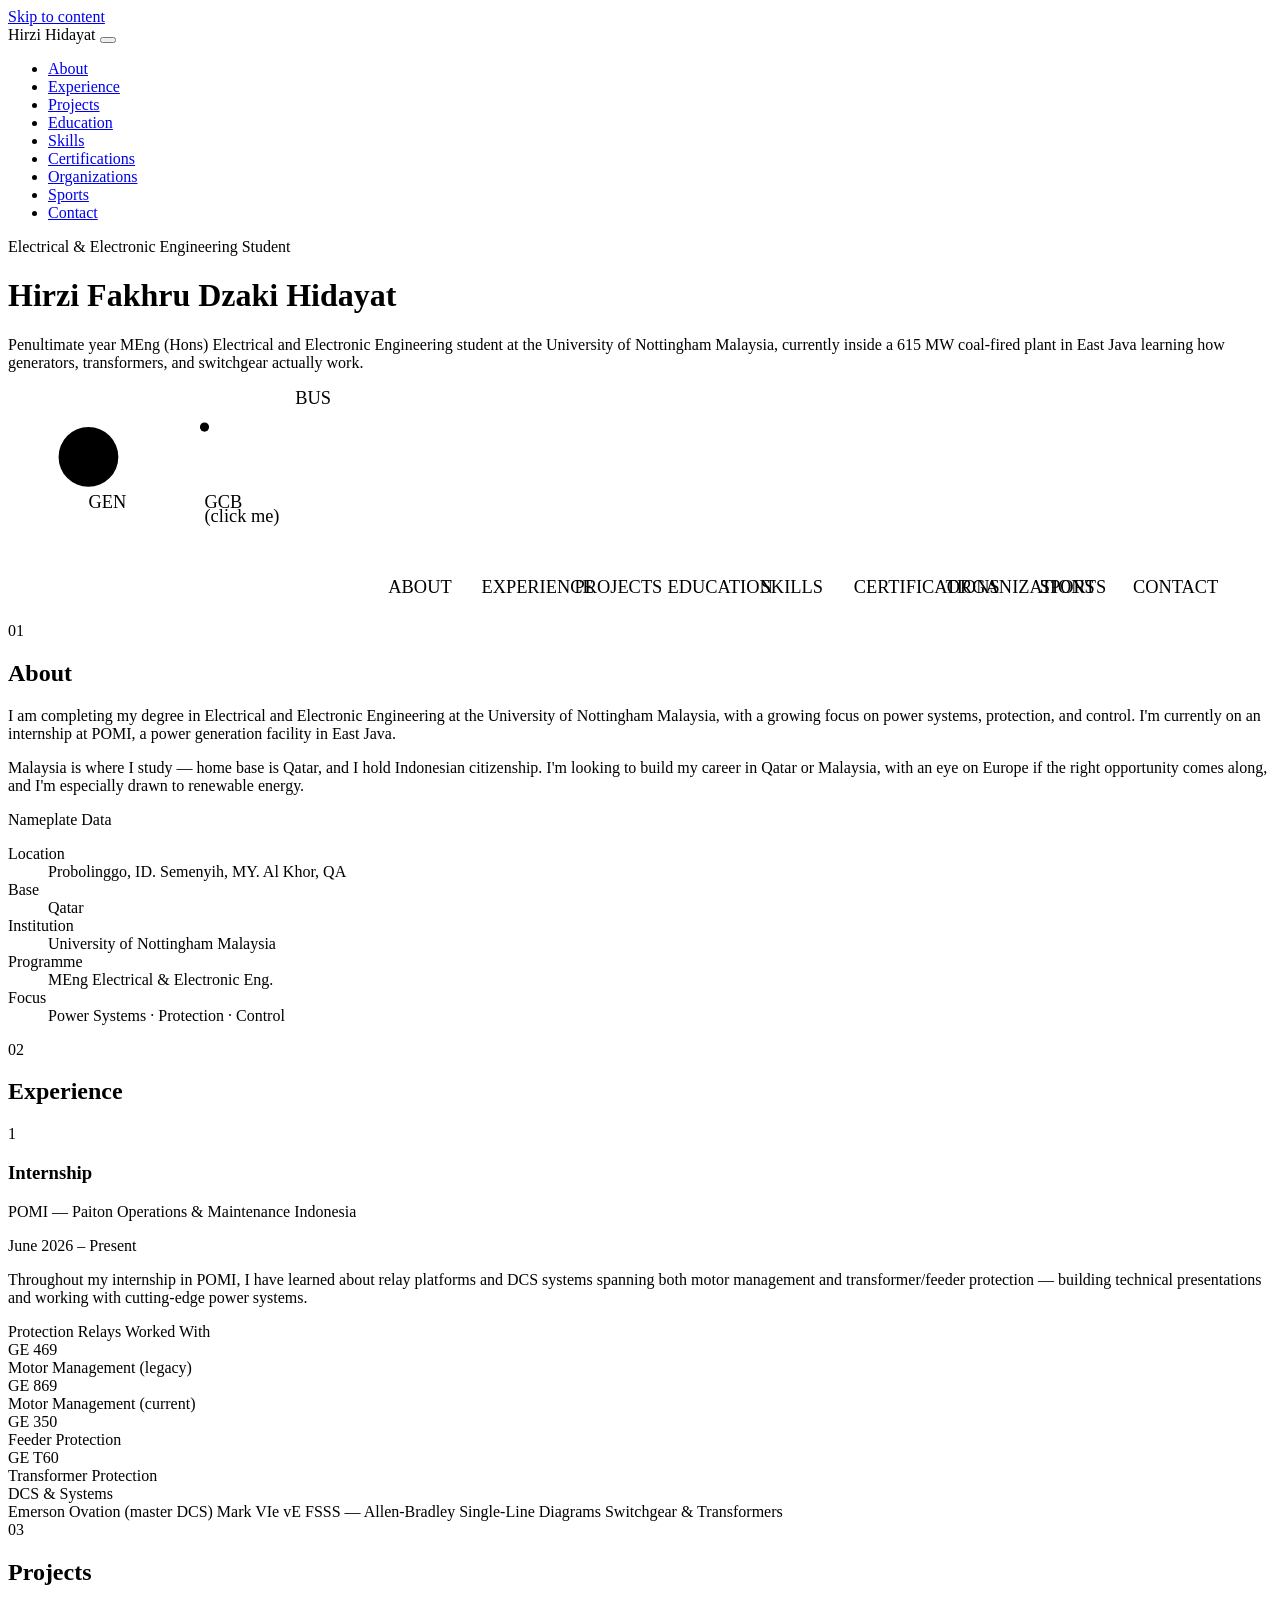
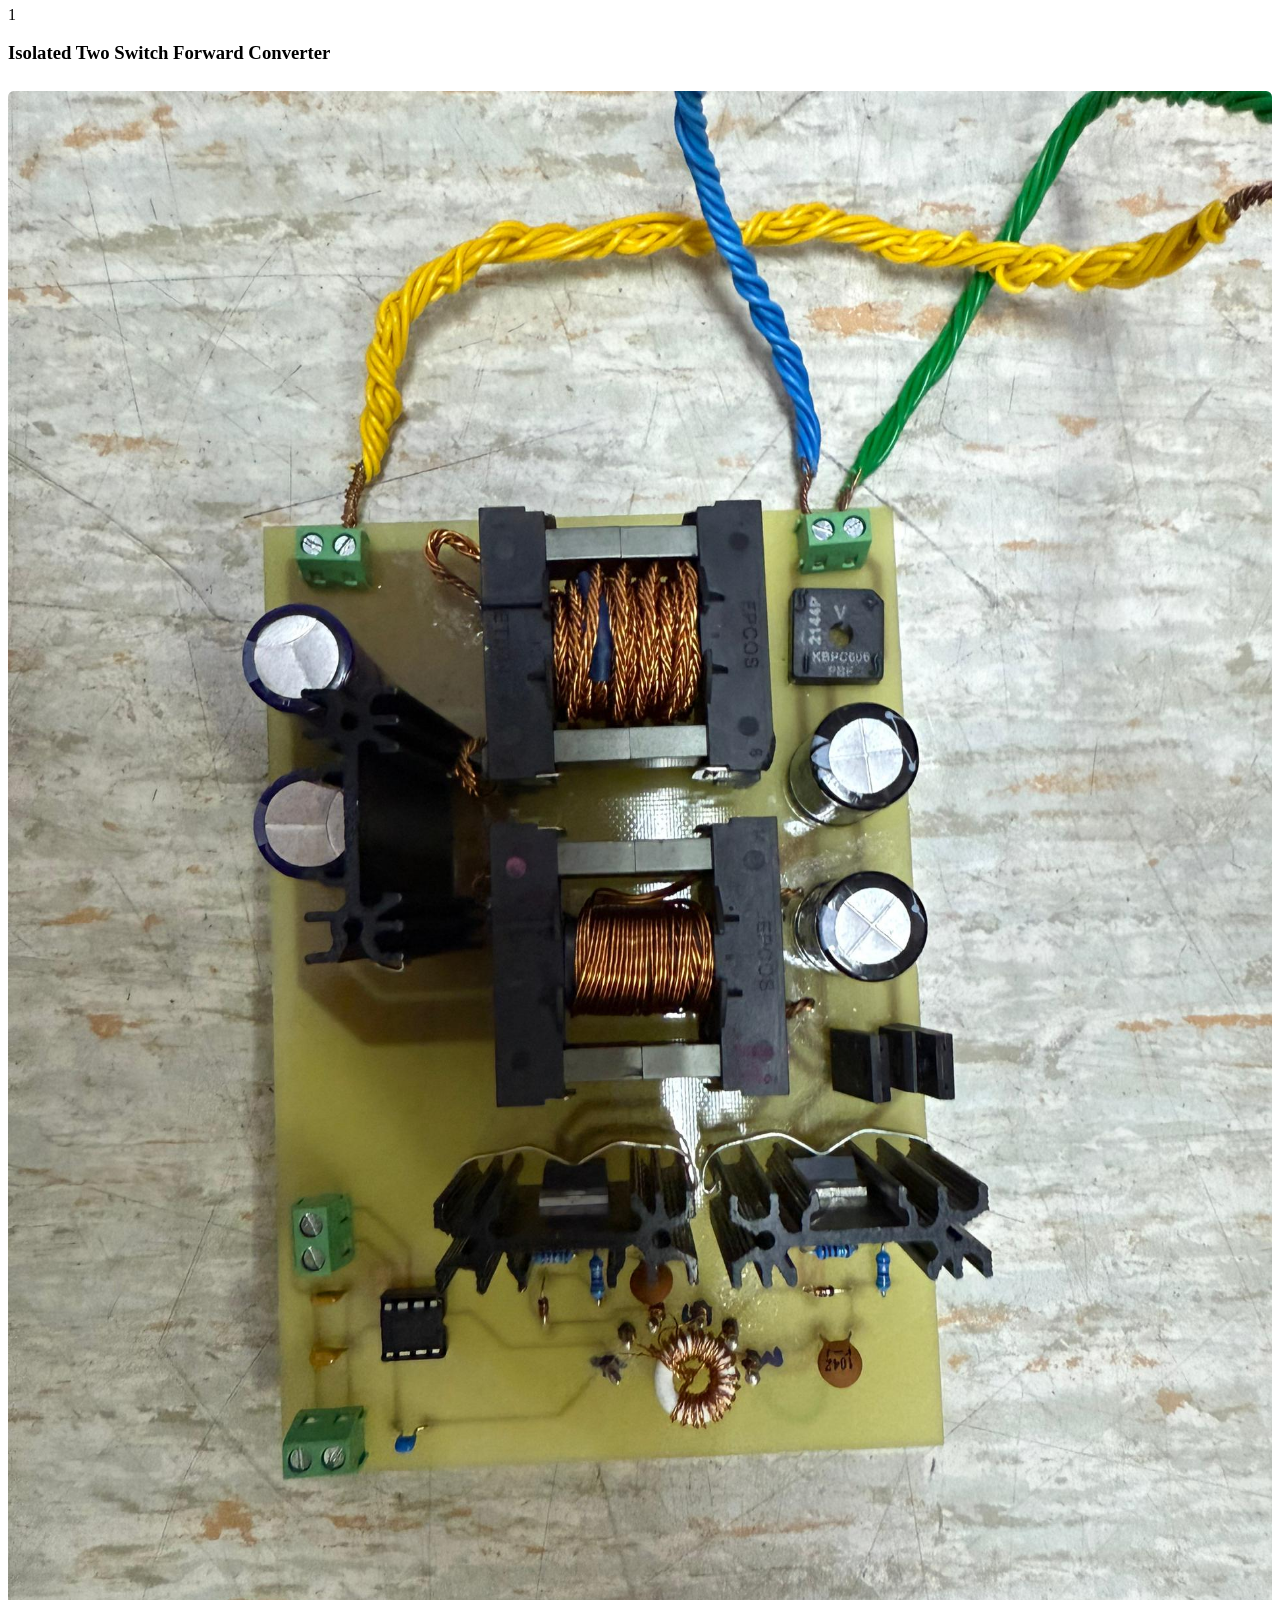
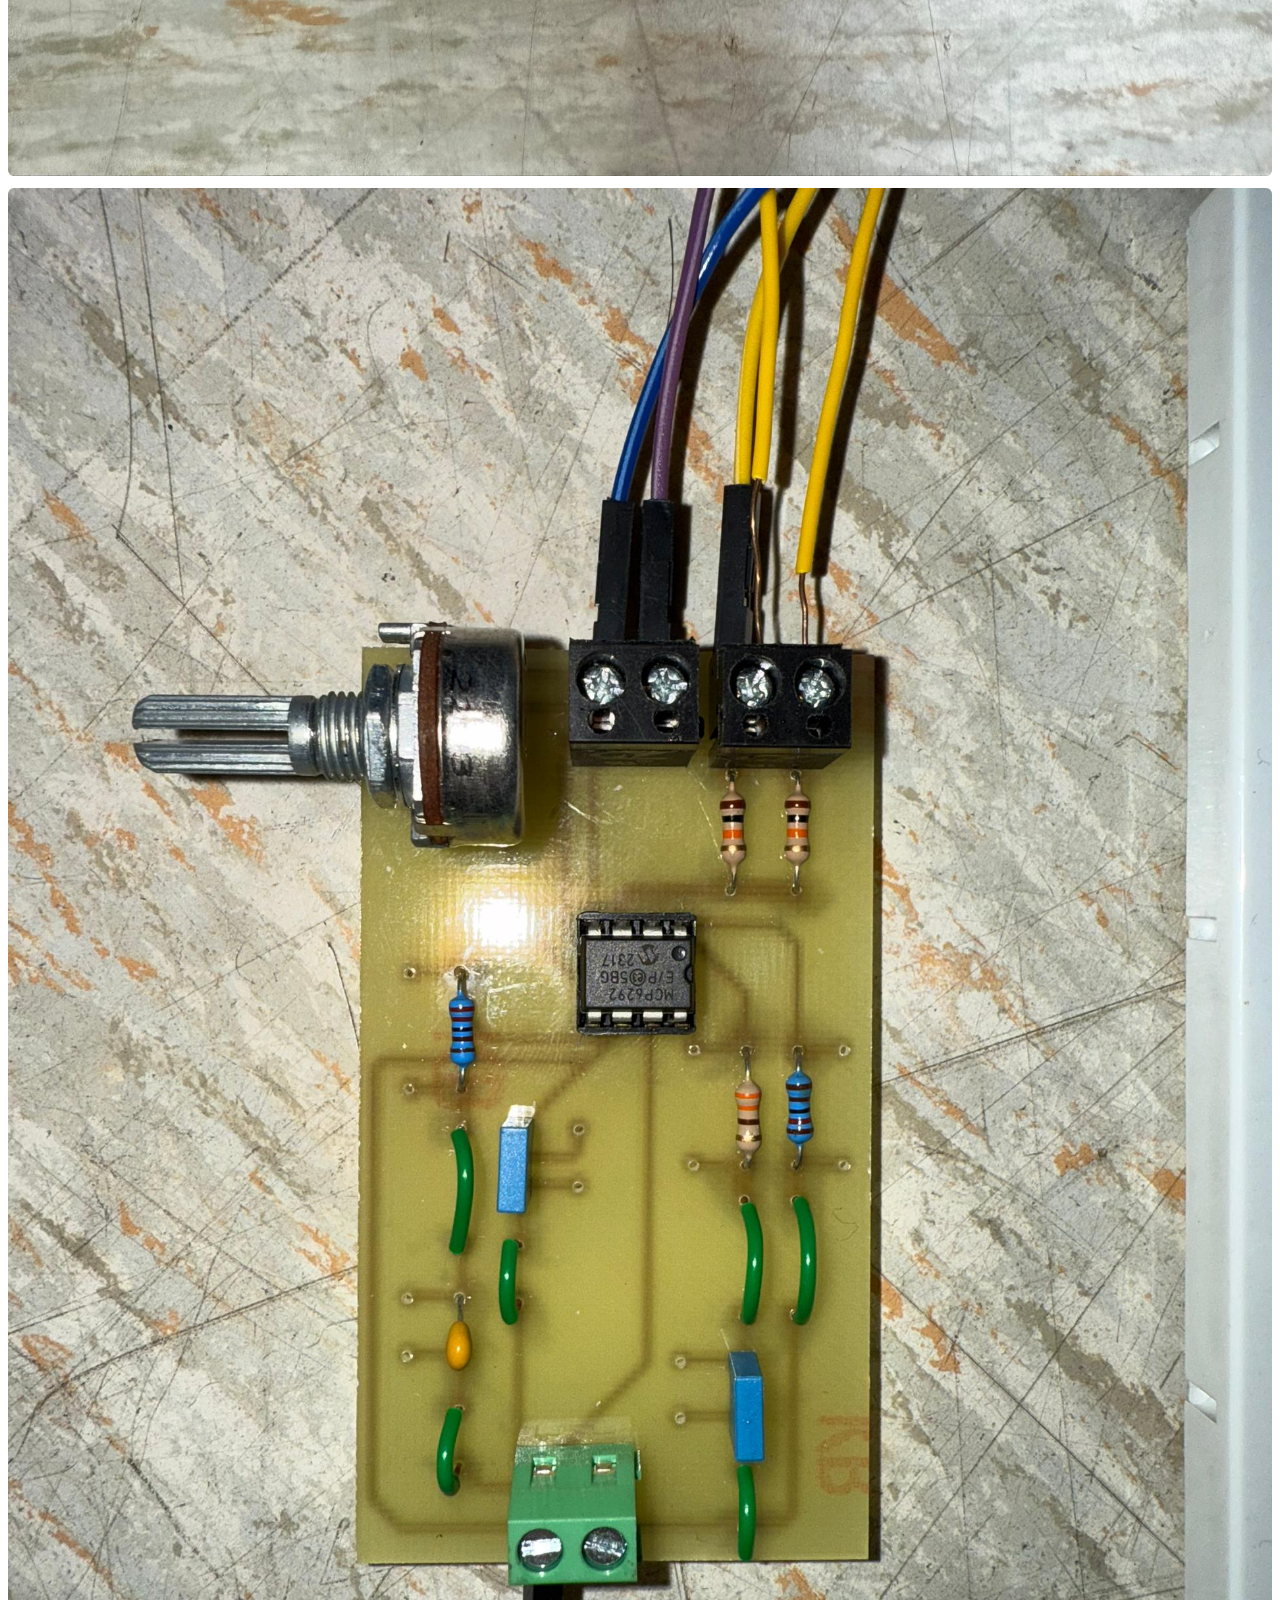
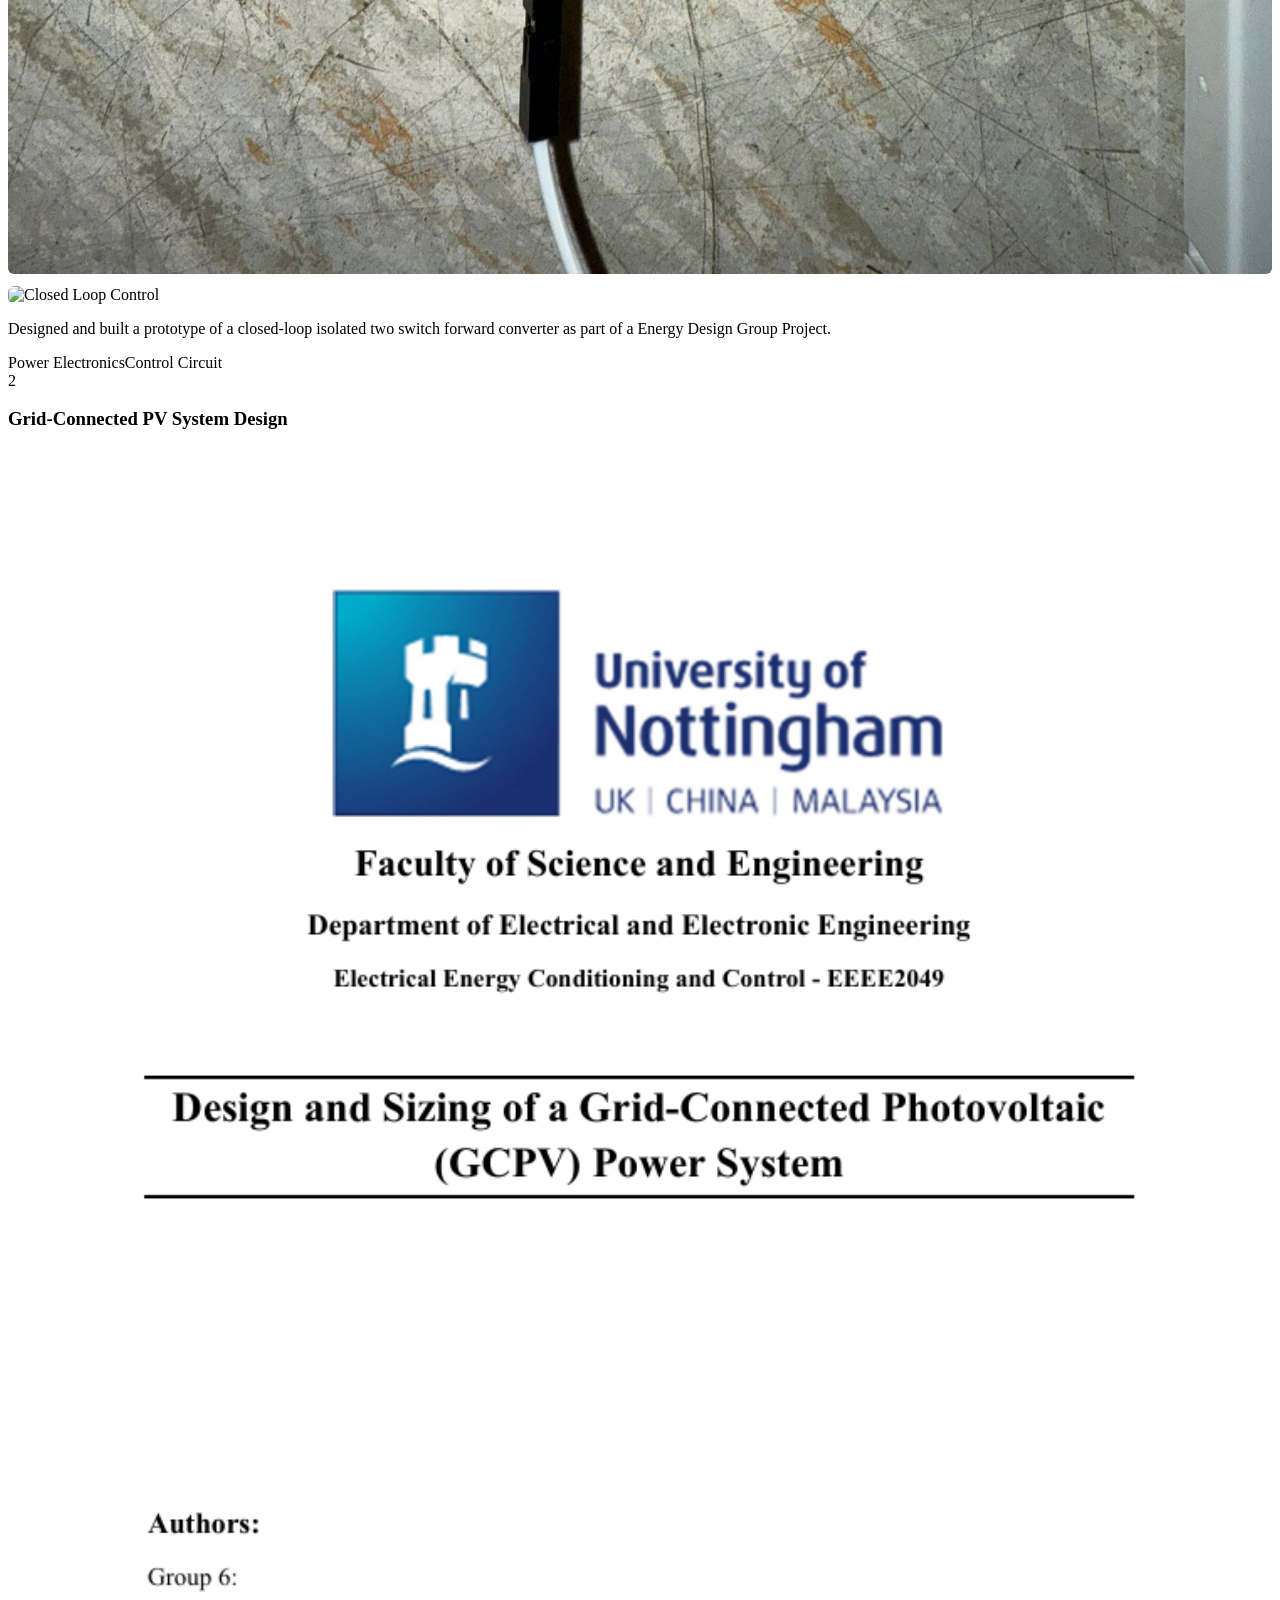
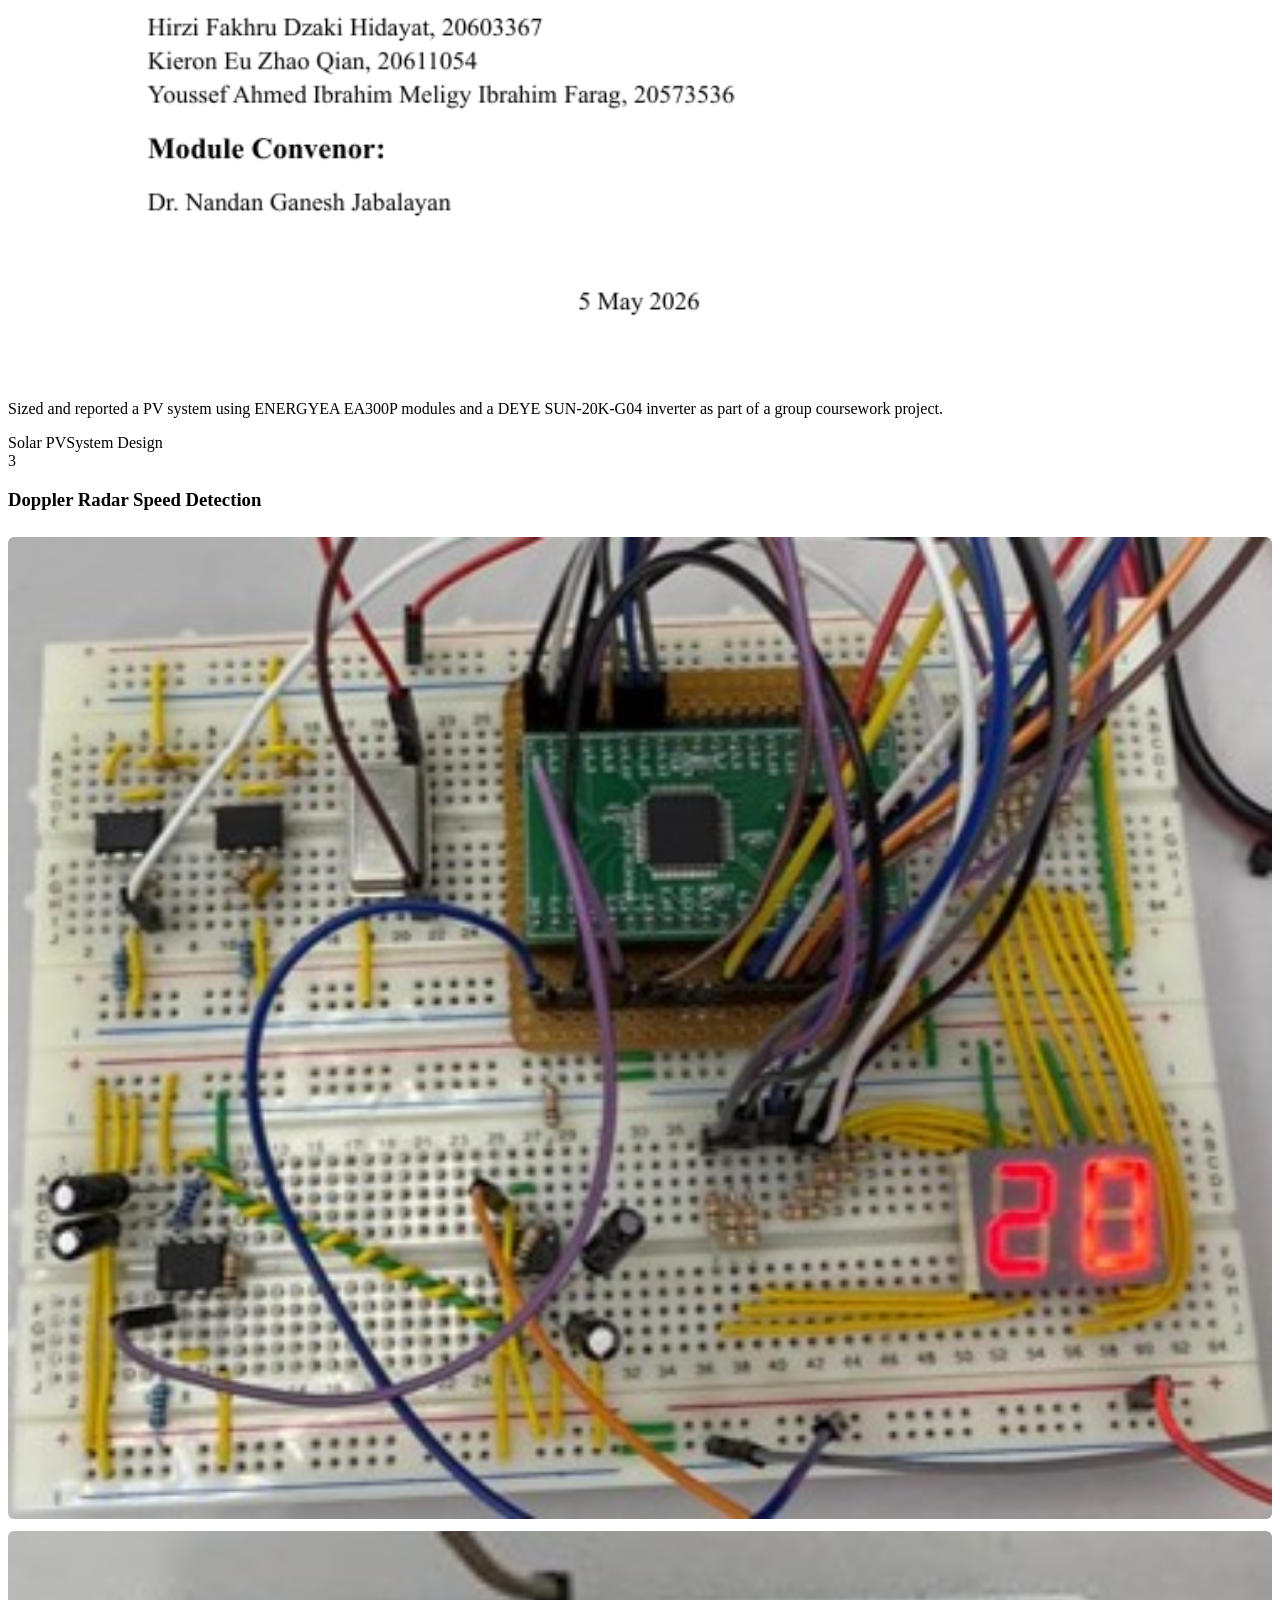
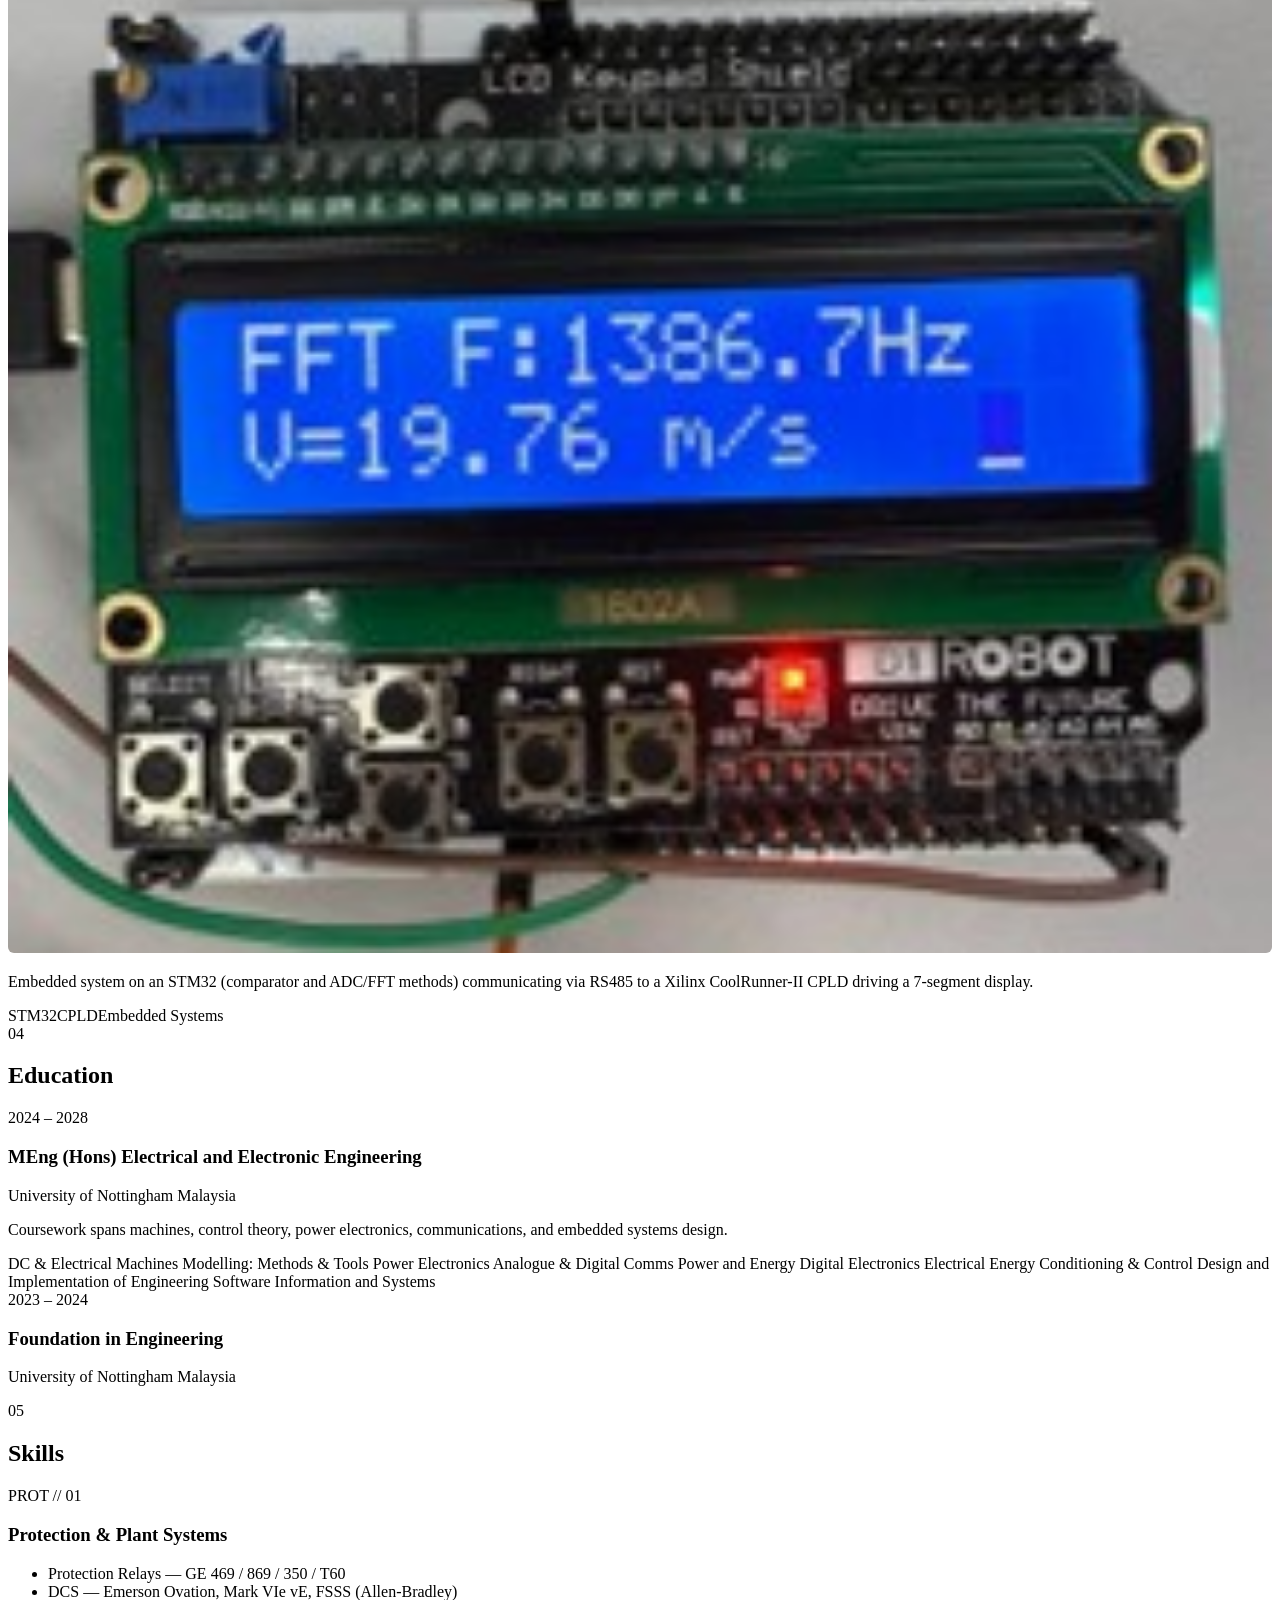
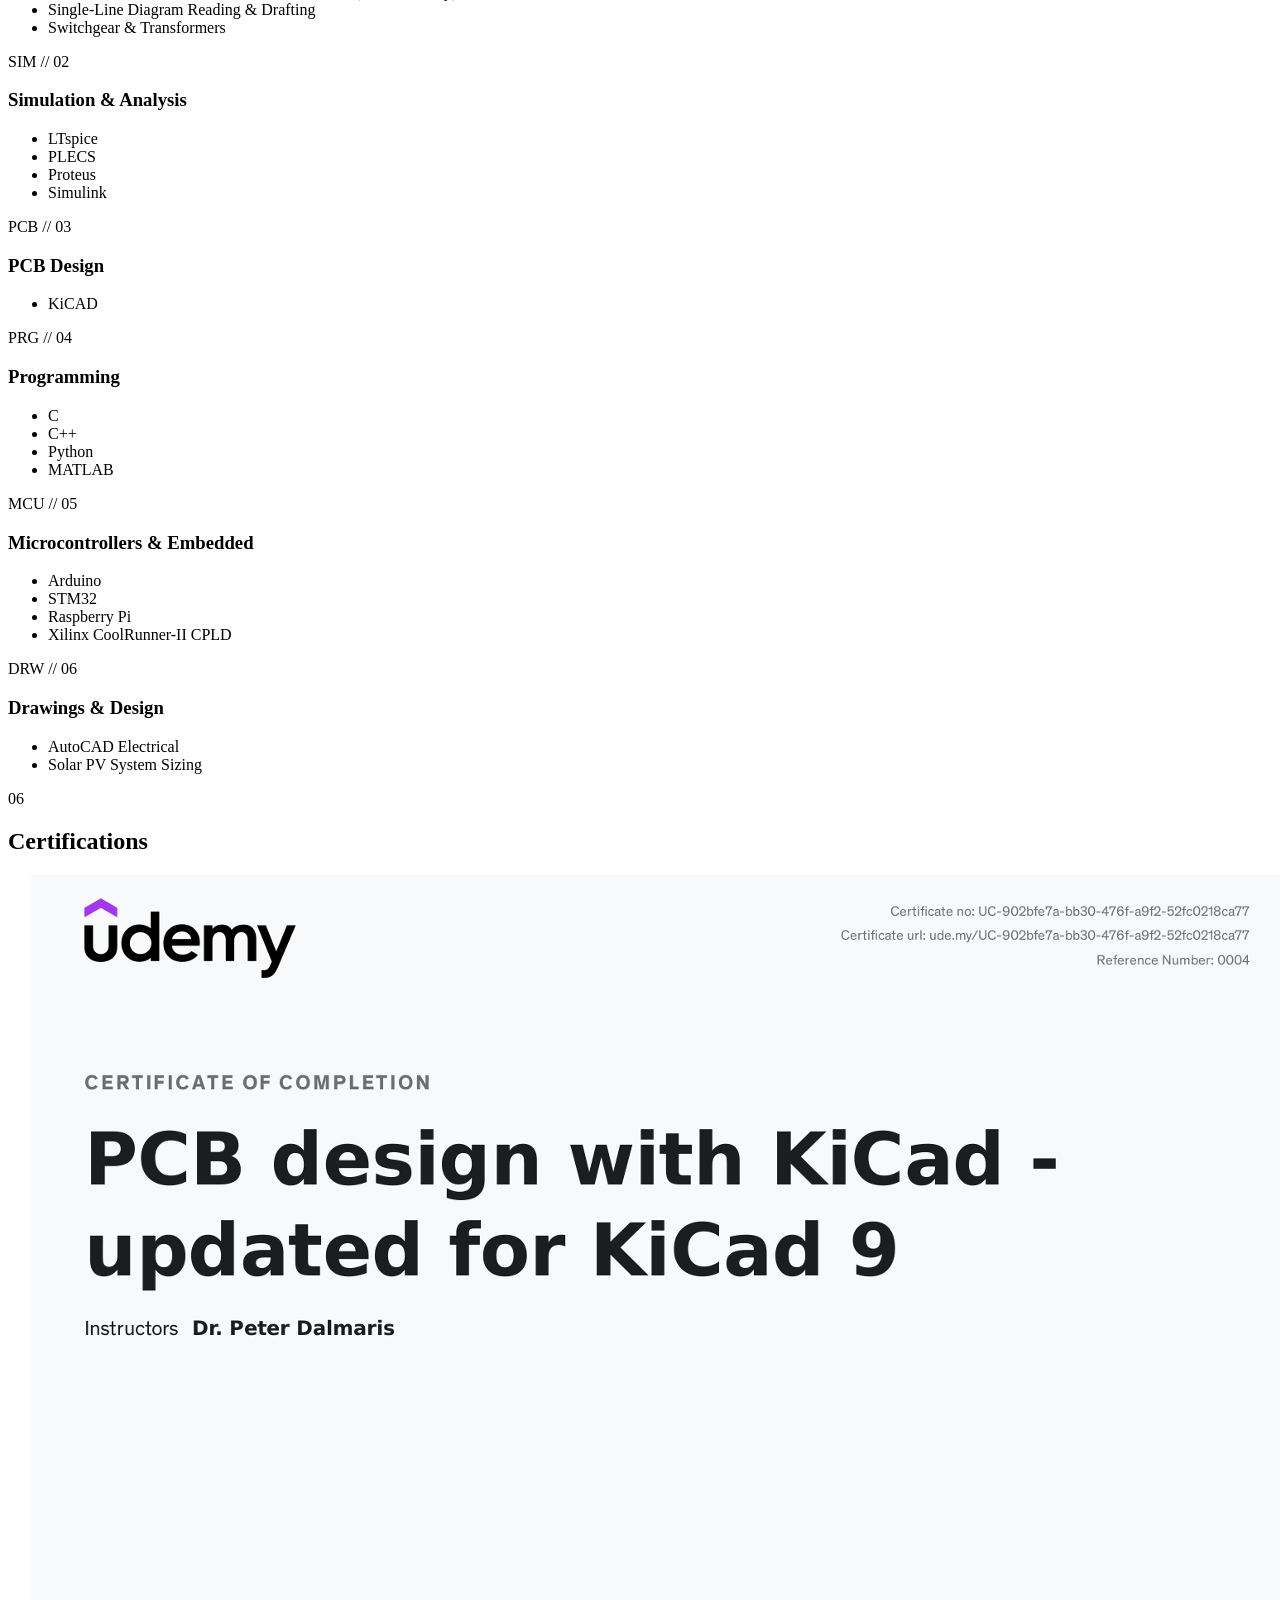
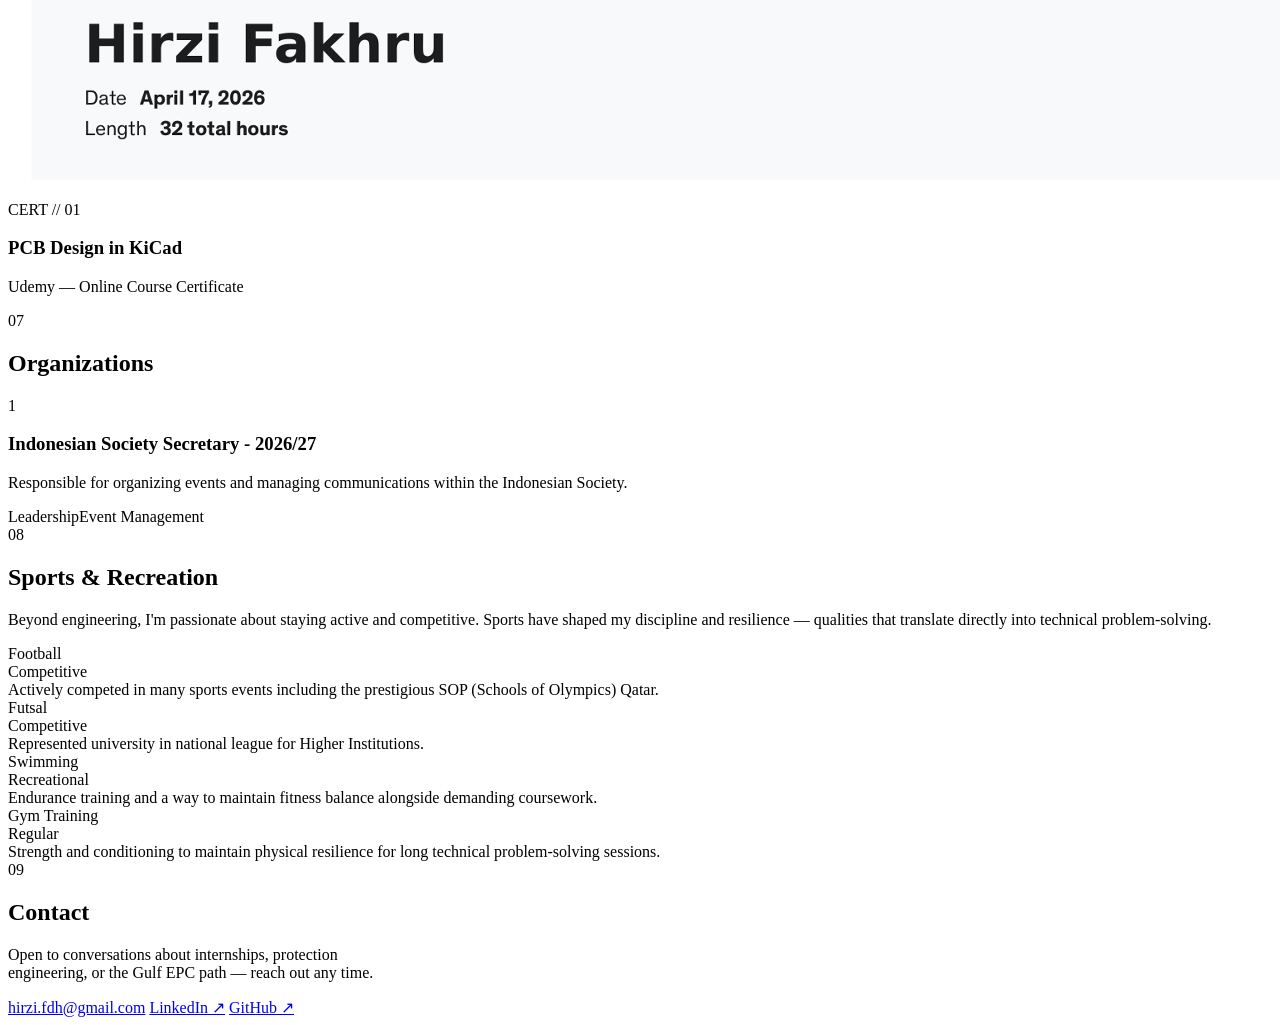
==== commit 49a7fff3: "Update index.html" ====
--- a/index.html
+++ b/index.html
@@ -39,7 +39,7 @@
 
 <nav class="nav" aria-label="Primary">
   <div class="wrap">
-    <span class="brand">Hirzi Hidayat // EEE Student</span>
+    <span class="brand">Hirzi Hidayat</span>
     <button class="nav-toggle" id="navToggle" aria-expanded="false" aria-controls="navList" aria-label="Toggle navigation menu">
       <span></span><span></span><span></span>
     </button>
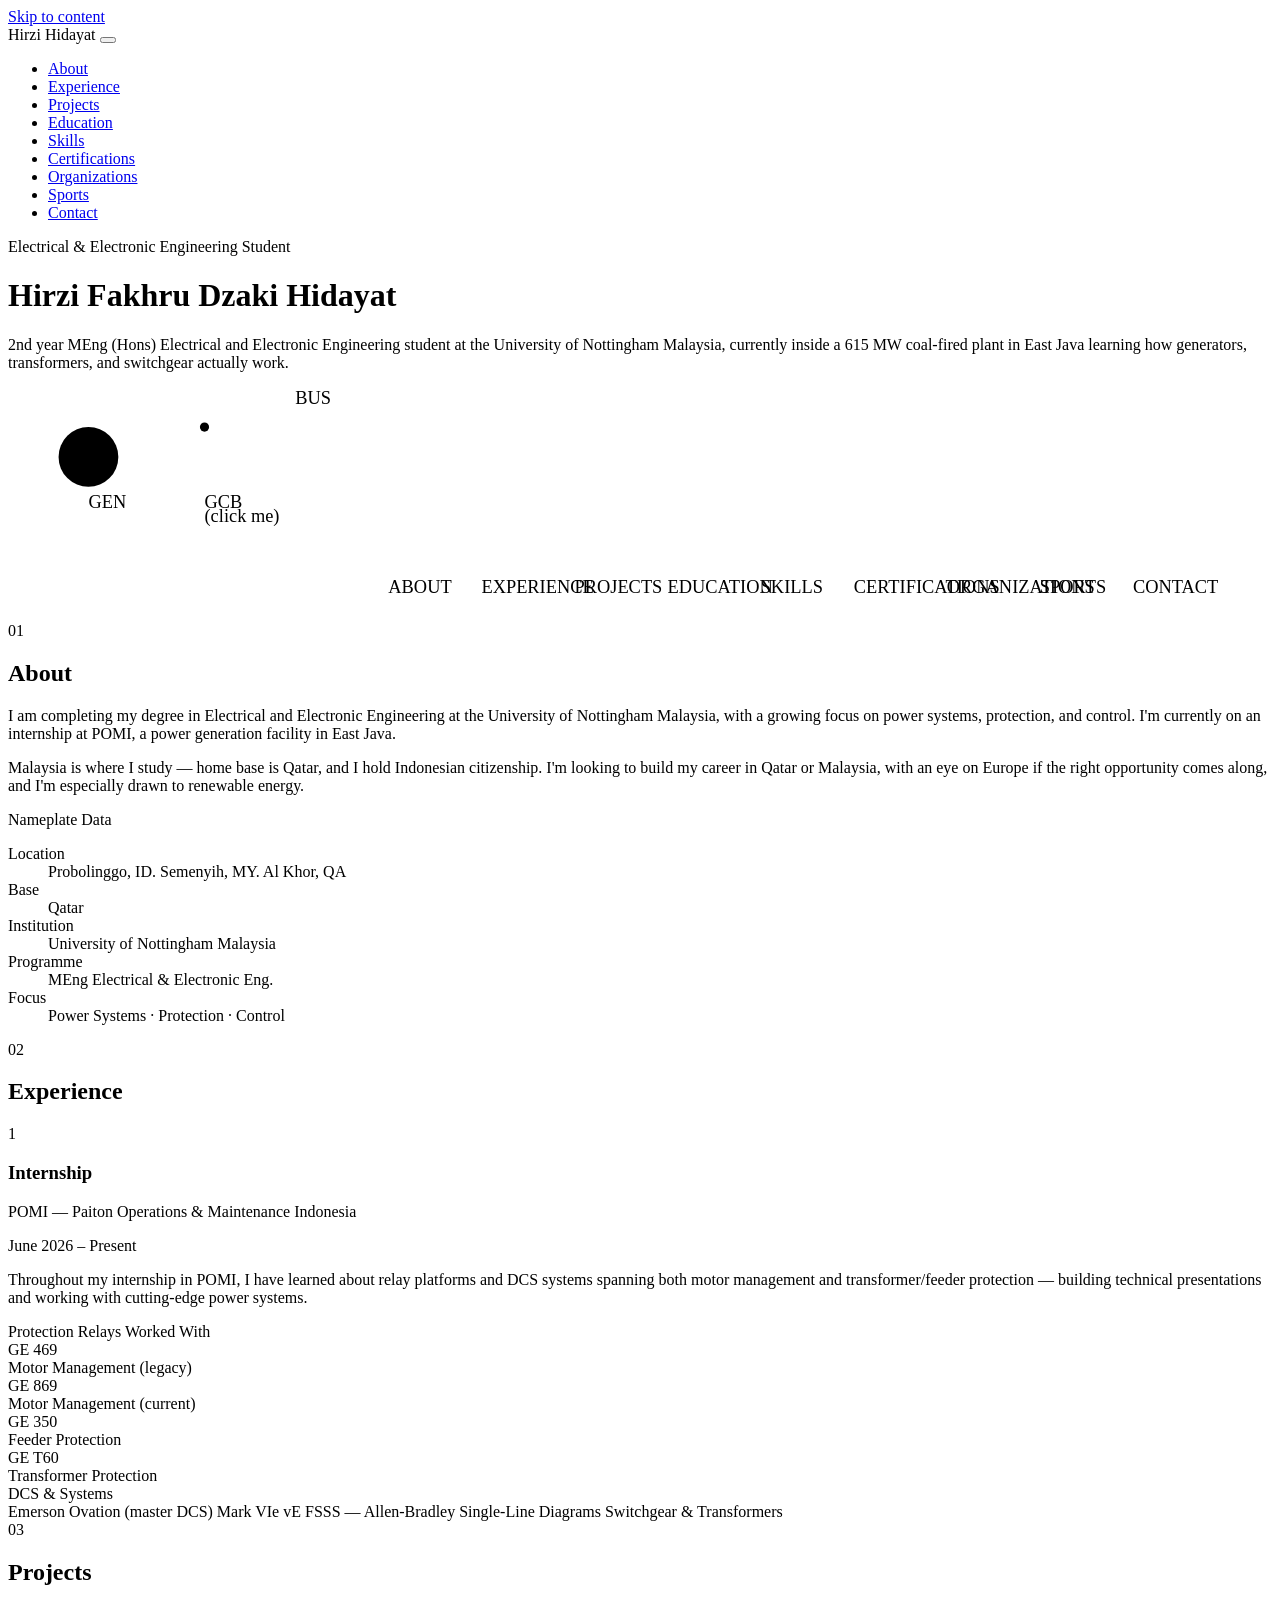
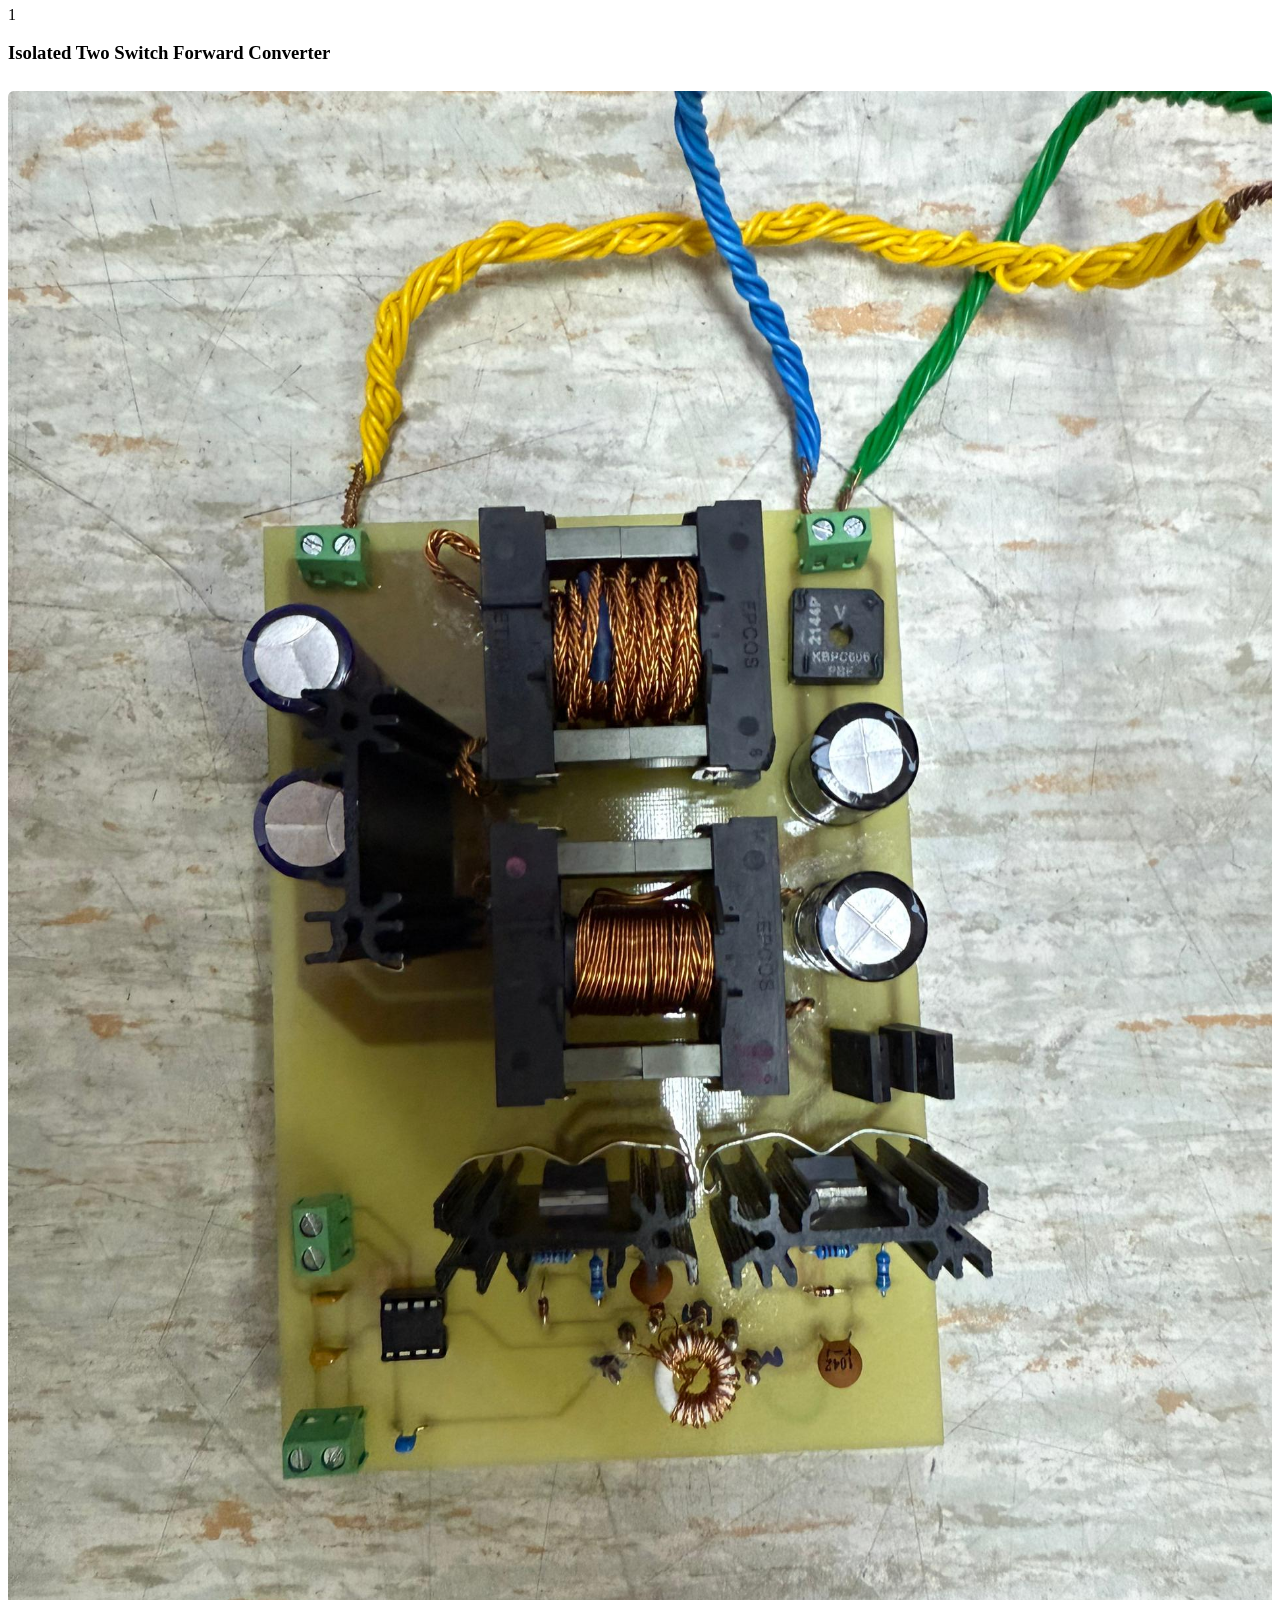
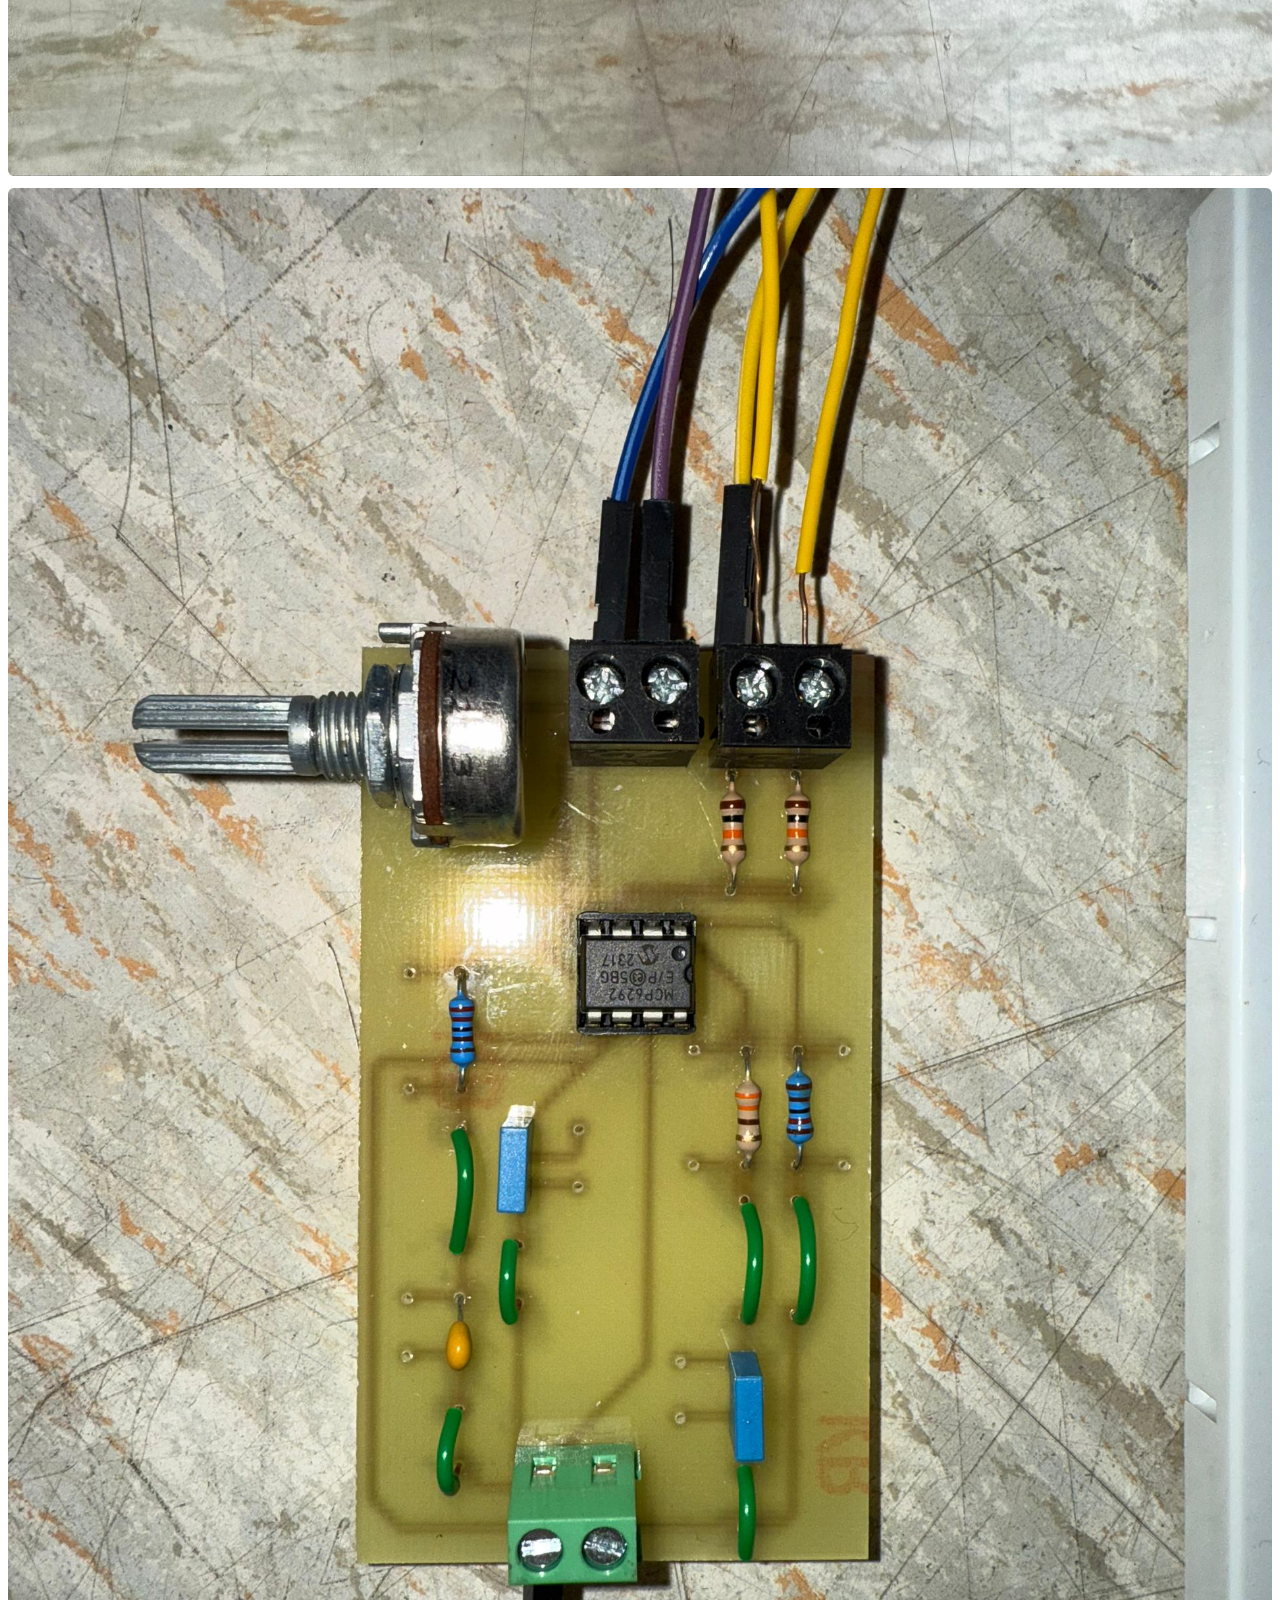
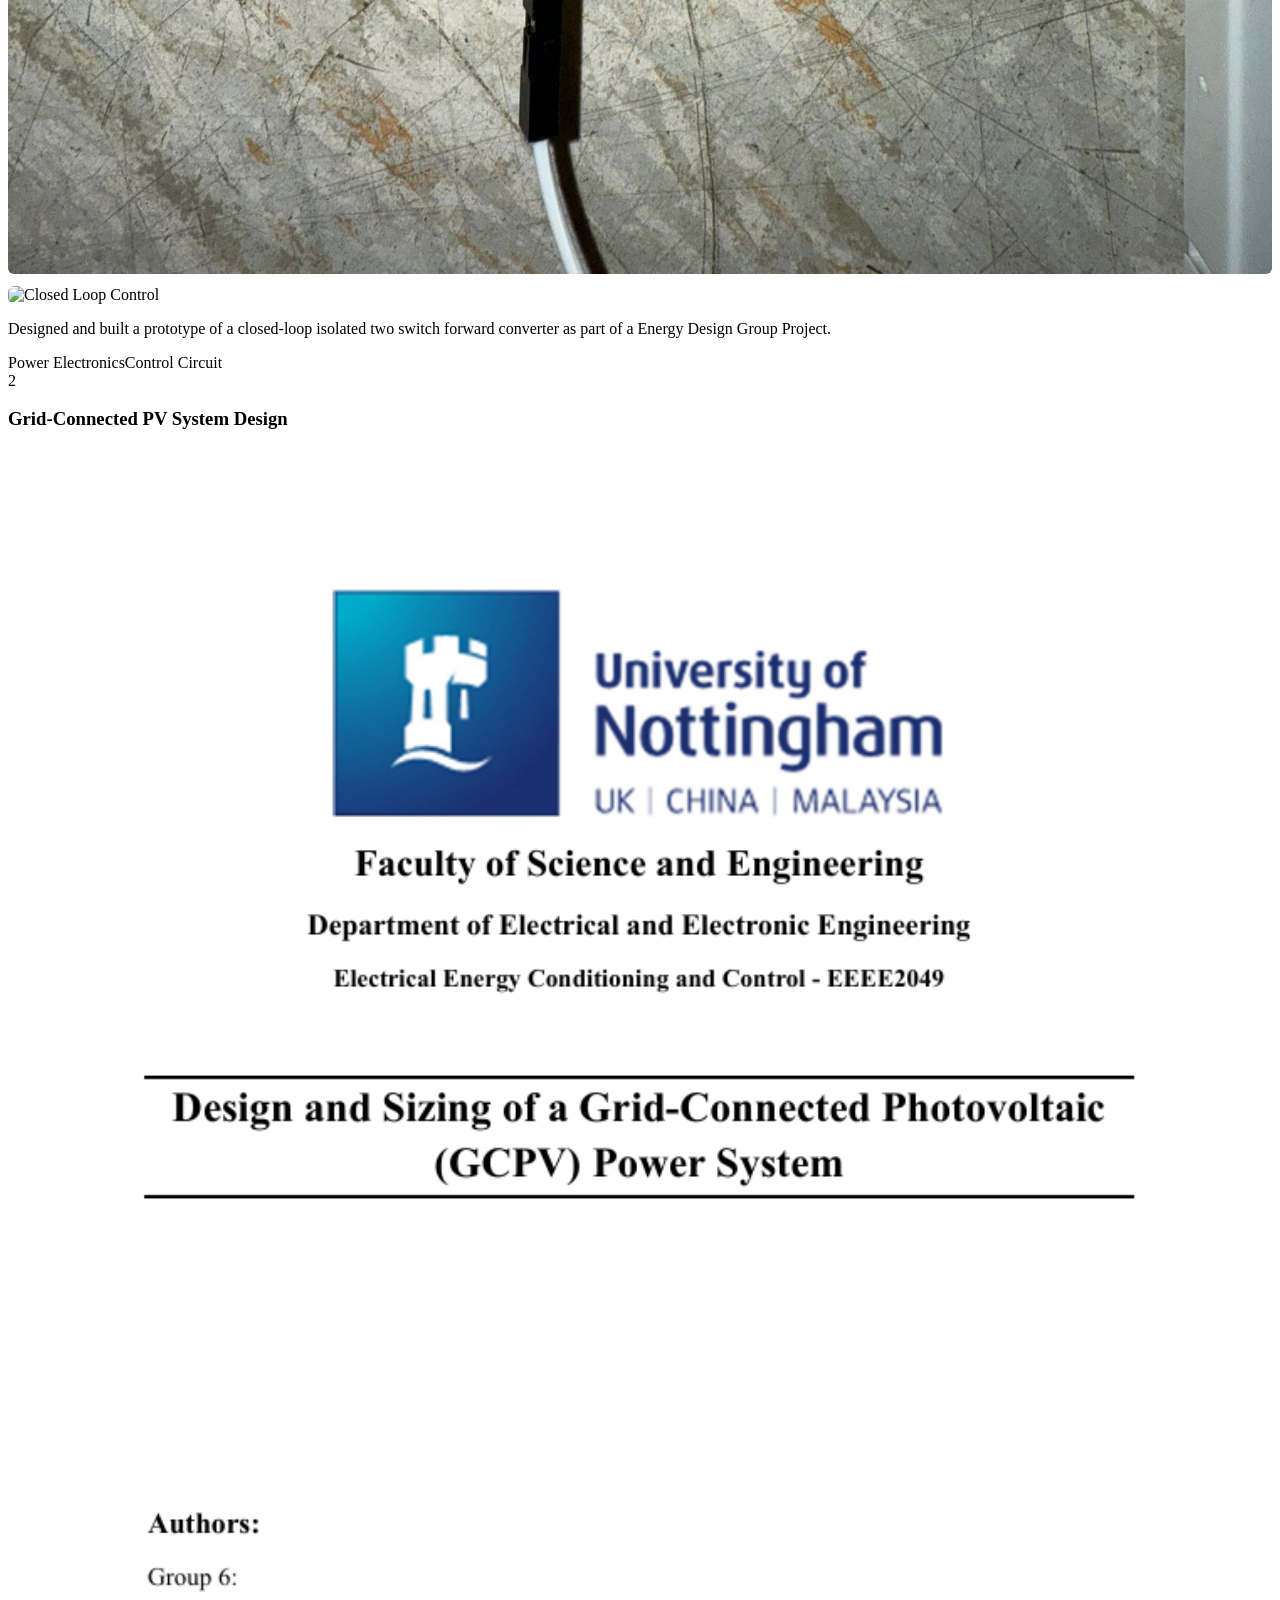
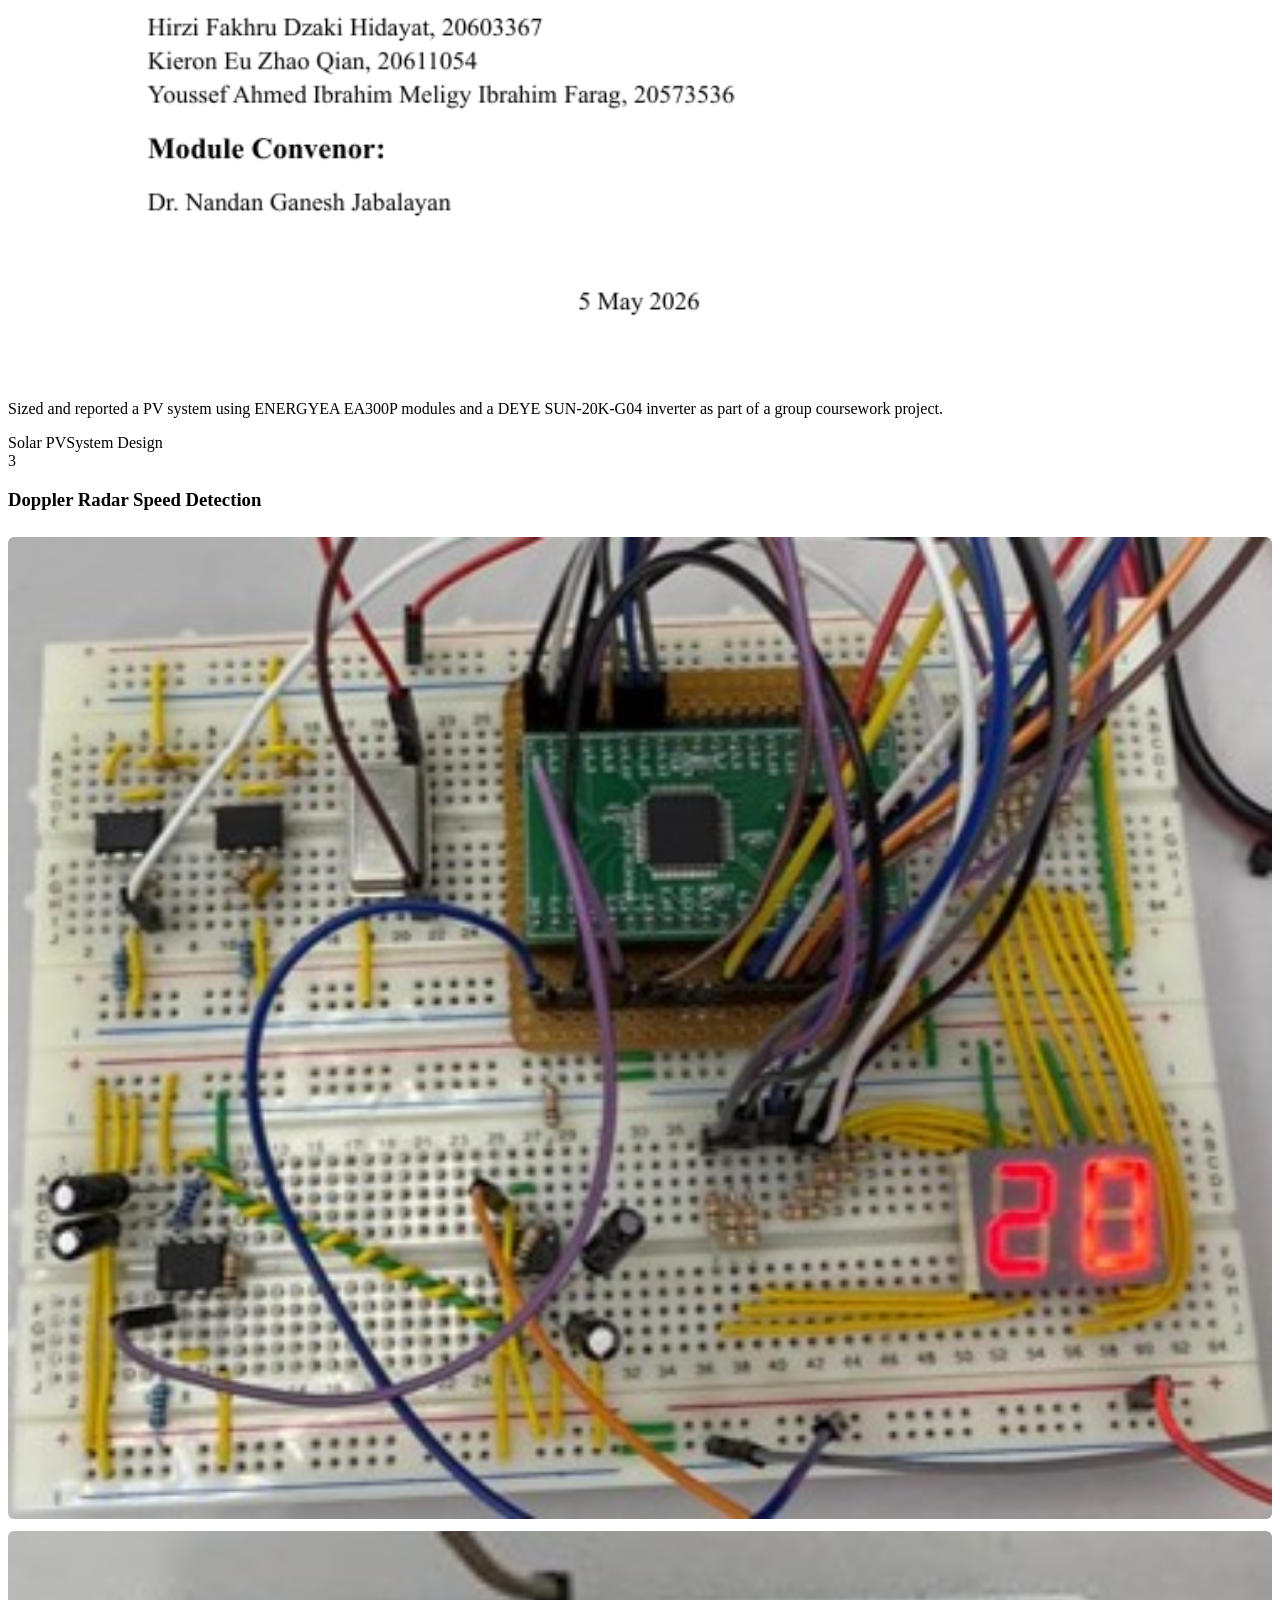
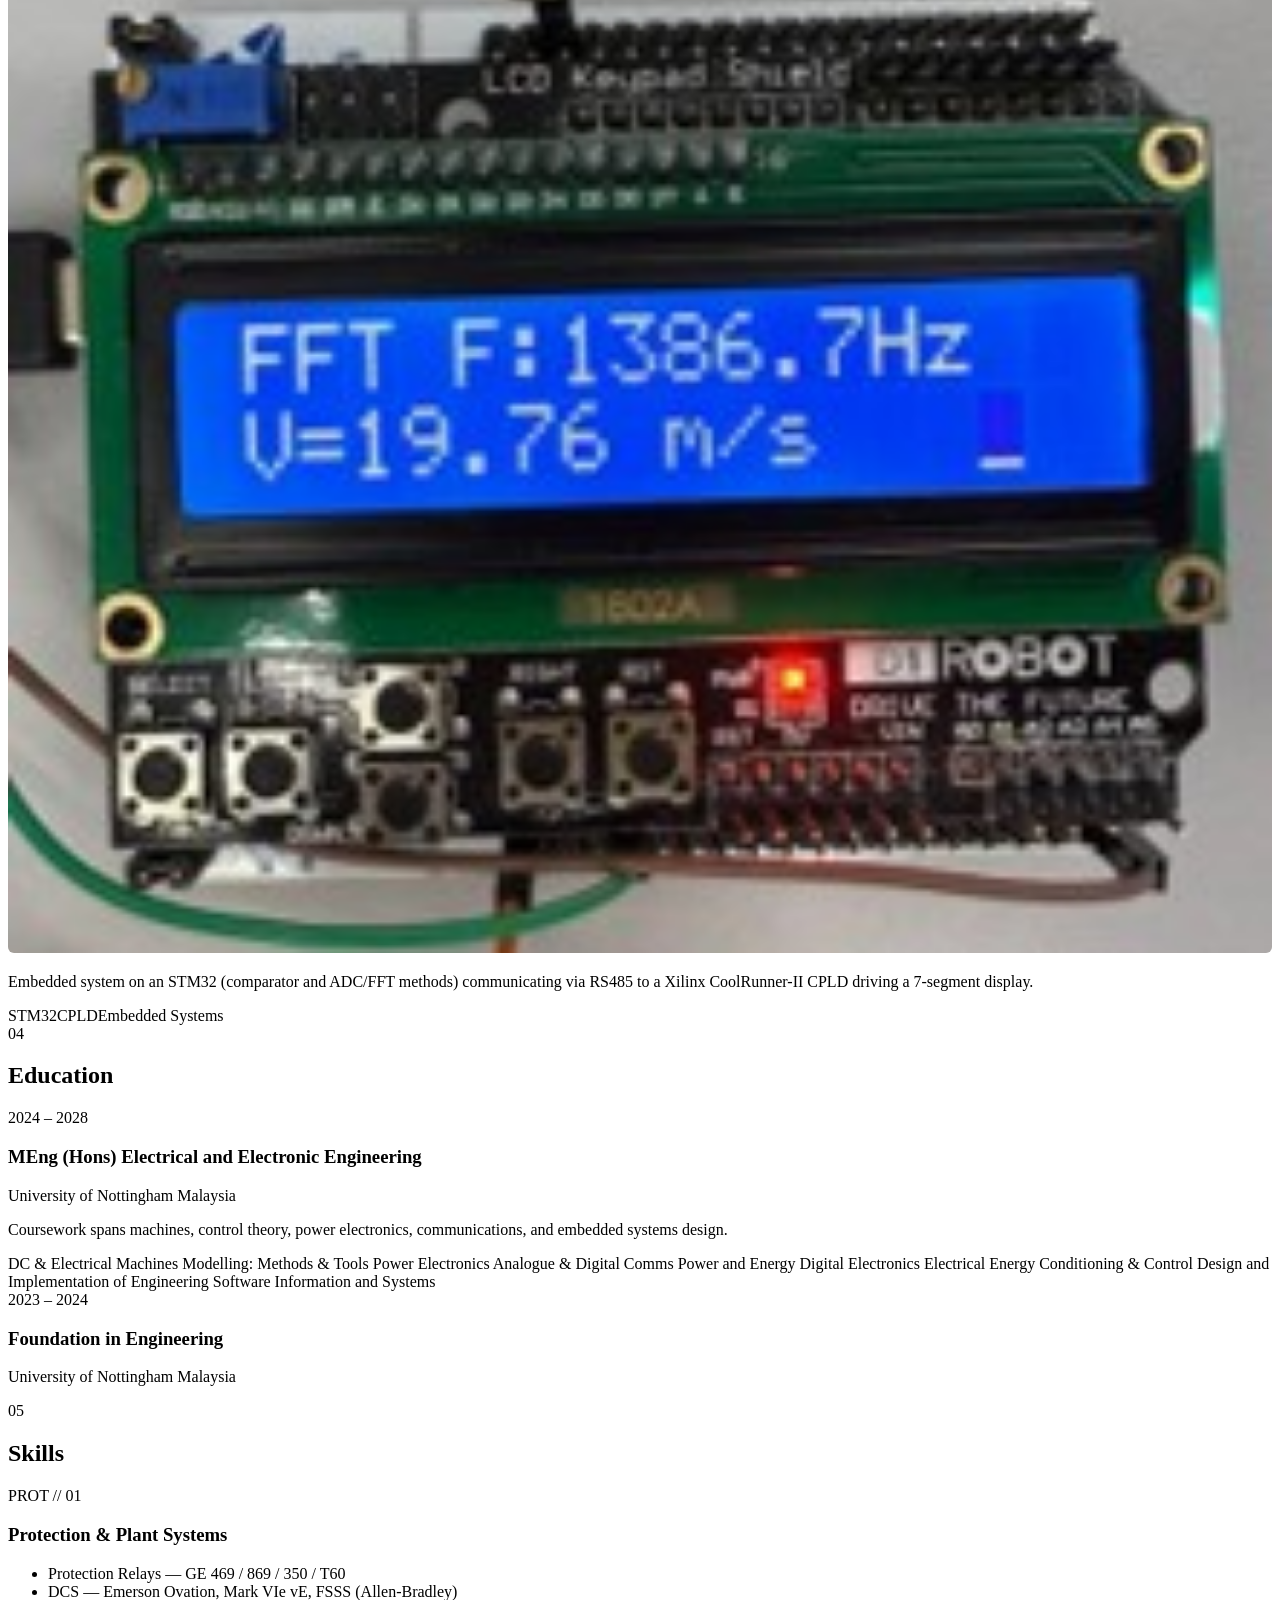
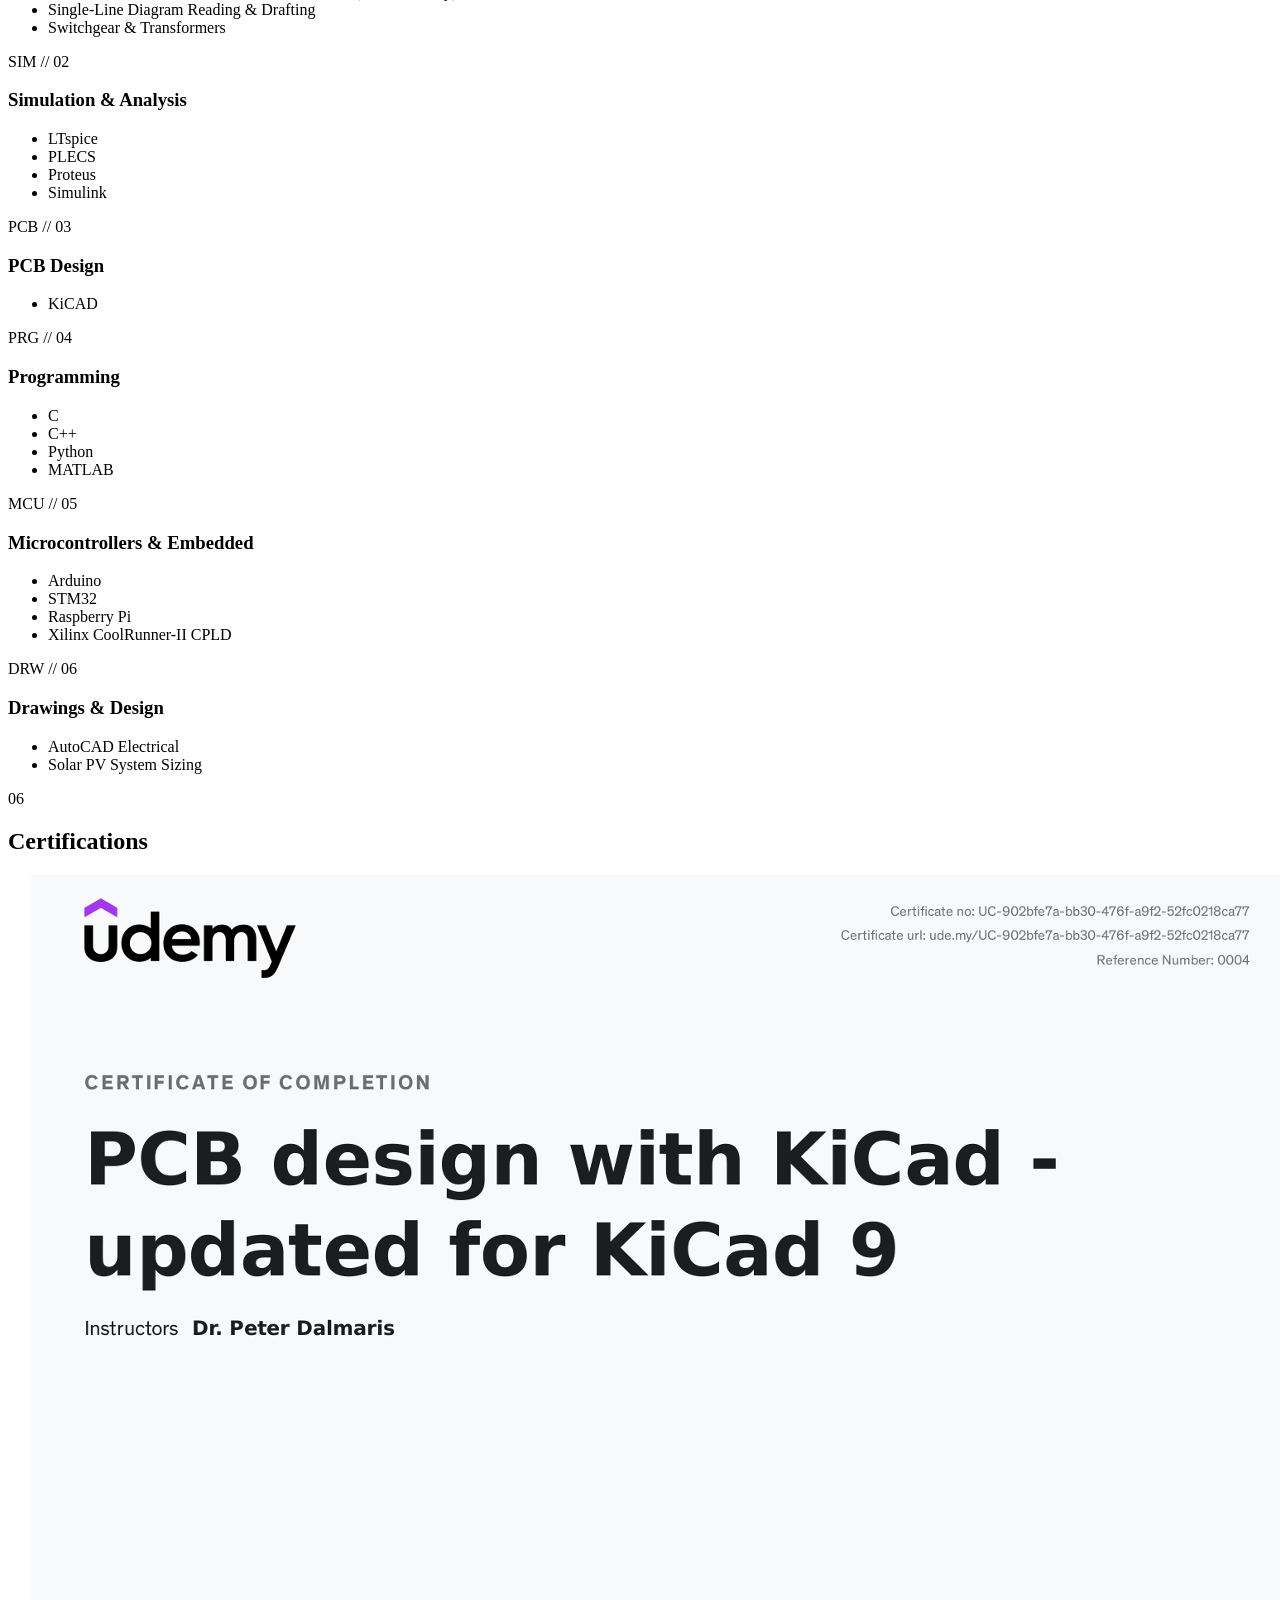
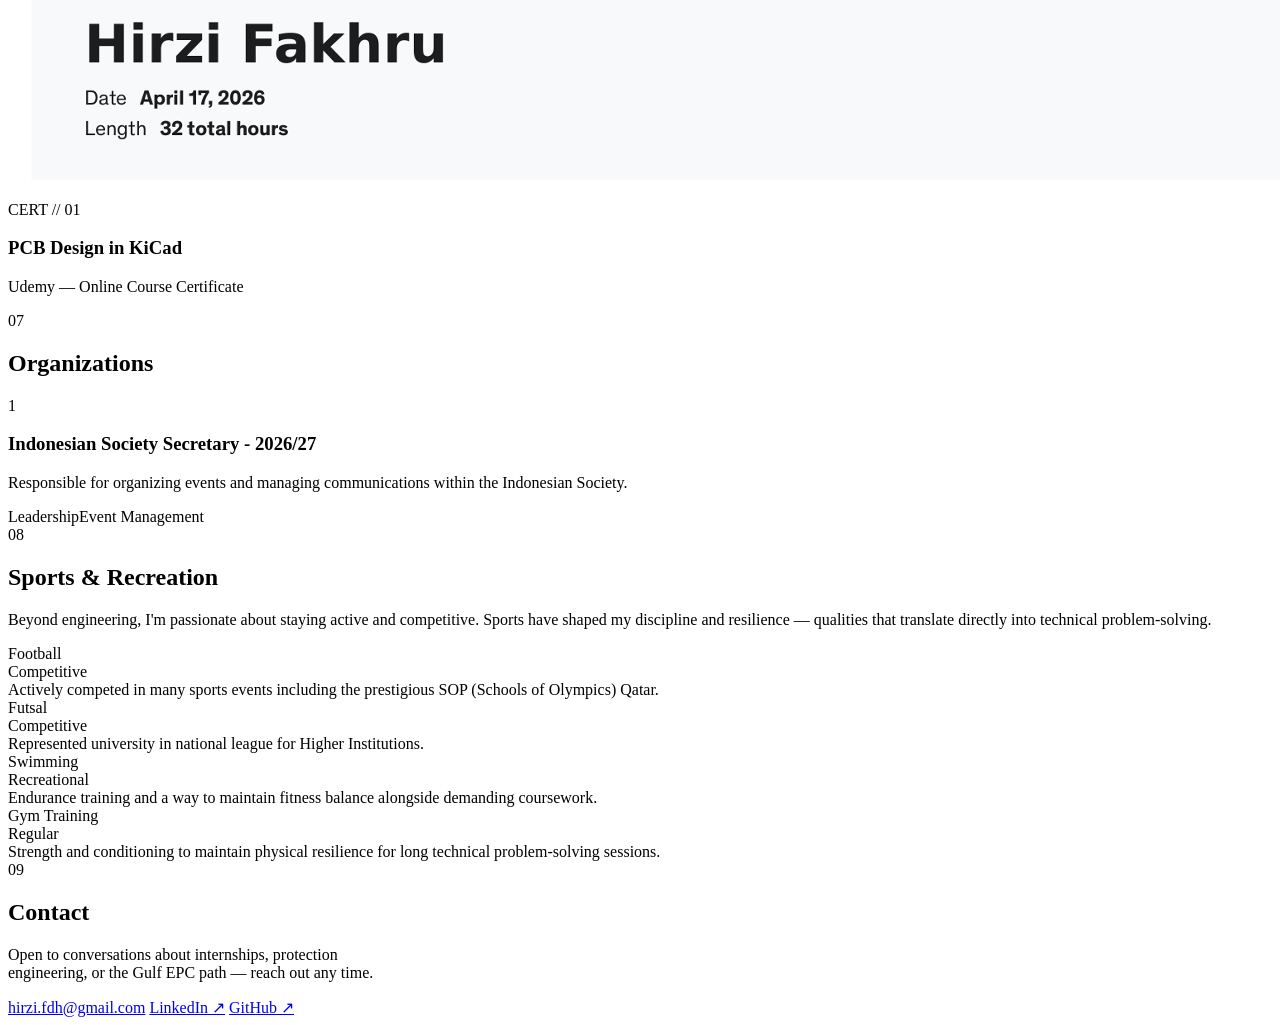
==== commit c4f83d9c: "Update index.html" ====
--- a/index.html
+++ b/index.html
@@ -30,11 +30,11 @@
   They're darkened a lot on purpose — meant to be felt as atmosphere, not read
   as a photo.
 -->
-<div class="life-bg is-active" data-sections="about,experience" style="background-image:url('life-bg-1.jpg');"></div>
-<div class="life-bg" data-sections="education,skills,certifications" style="background-image:url('life-bg-2.jpg');"></div>
-<div class="life-bg" data-sections="organizations,sports" style="background-image:url('life-bg-3.jpg');"></div>
-<div class="life-bg" data-sections="projects" style="background-image:url('life-bg-4.jpg');"></div>
-<div class="life-bg" data-sections="contact" style="background-image:url('life-bg-5.jpg');"></div>
+<div class="life-bg is-active" data-sections="about,experience" style="background-image:url('life-bg-1.jpeg');"></div>
+<div class="life-bg" data-sections="education,skills,certifications" style="background-image:url('life-bg-2.jpeg');"></div>
+<div class="life-bg" data-sections="organizations,sports" style="background-image:url('life-bg-3.jpeg');"></div>
+<div class="life-bg" data-sections="projects" style="background-image:url('life-bg-4.jpeg');"></div>
+<div class="life-bg" data-sections="contact" style="background-image:url('life-bg-5.jpeg');"></div>
 <div class="life-bg-overlay"></div>
 
 <nav class="nav" aria-label="Primary">
@@ -62,7 +62,7 @@
   <header class="hero wrap">
     <p class="eyebrow">Electrical &amp; Electronic Engineering Student </p>
     <h1>Hirzi Fakhru Dzaki Hidayat</h1>
-    <p class="tagline">Penultimate year MEng (Hons) Electrical and Electronic Engineering student at the University of Nottingham Malaysia, currently inside a 615 MW coal-fired plant in East Java learning how generators, transformers, and switchgear actually work.</p>
+    <p class="tagline">2nd year MEng (Hons) Electrical and Electronic Engineering student at the University of Nottingham Malaysia, currently inside a 615 MW coal-fired plant in East Java learning how generators, transformers, and switchgear actually work.</p>
 
     <div class="sld" aria-hidden="false">
       <svg viewBox="0 0 1100 200" role="img" aria-label="Single-line diagram used as site navigation: Generator, Breaker, Bus, feeding nine labeled sections. The breaker is clickable to toggle current flow.">
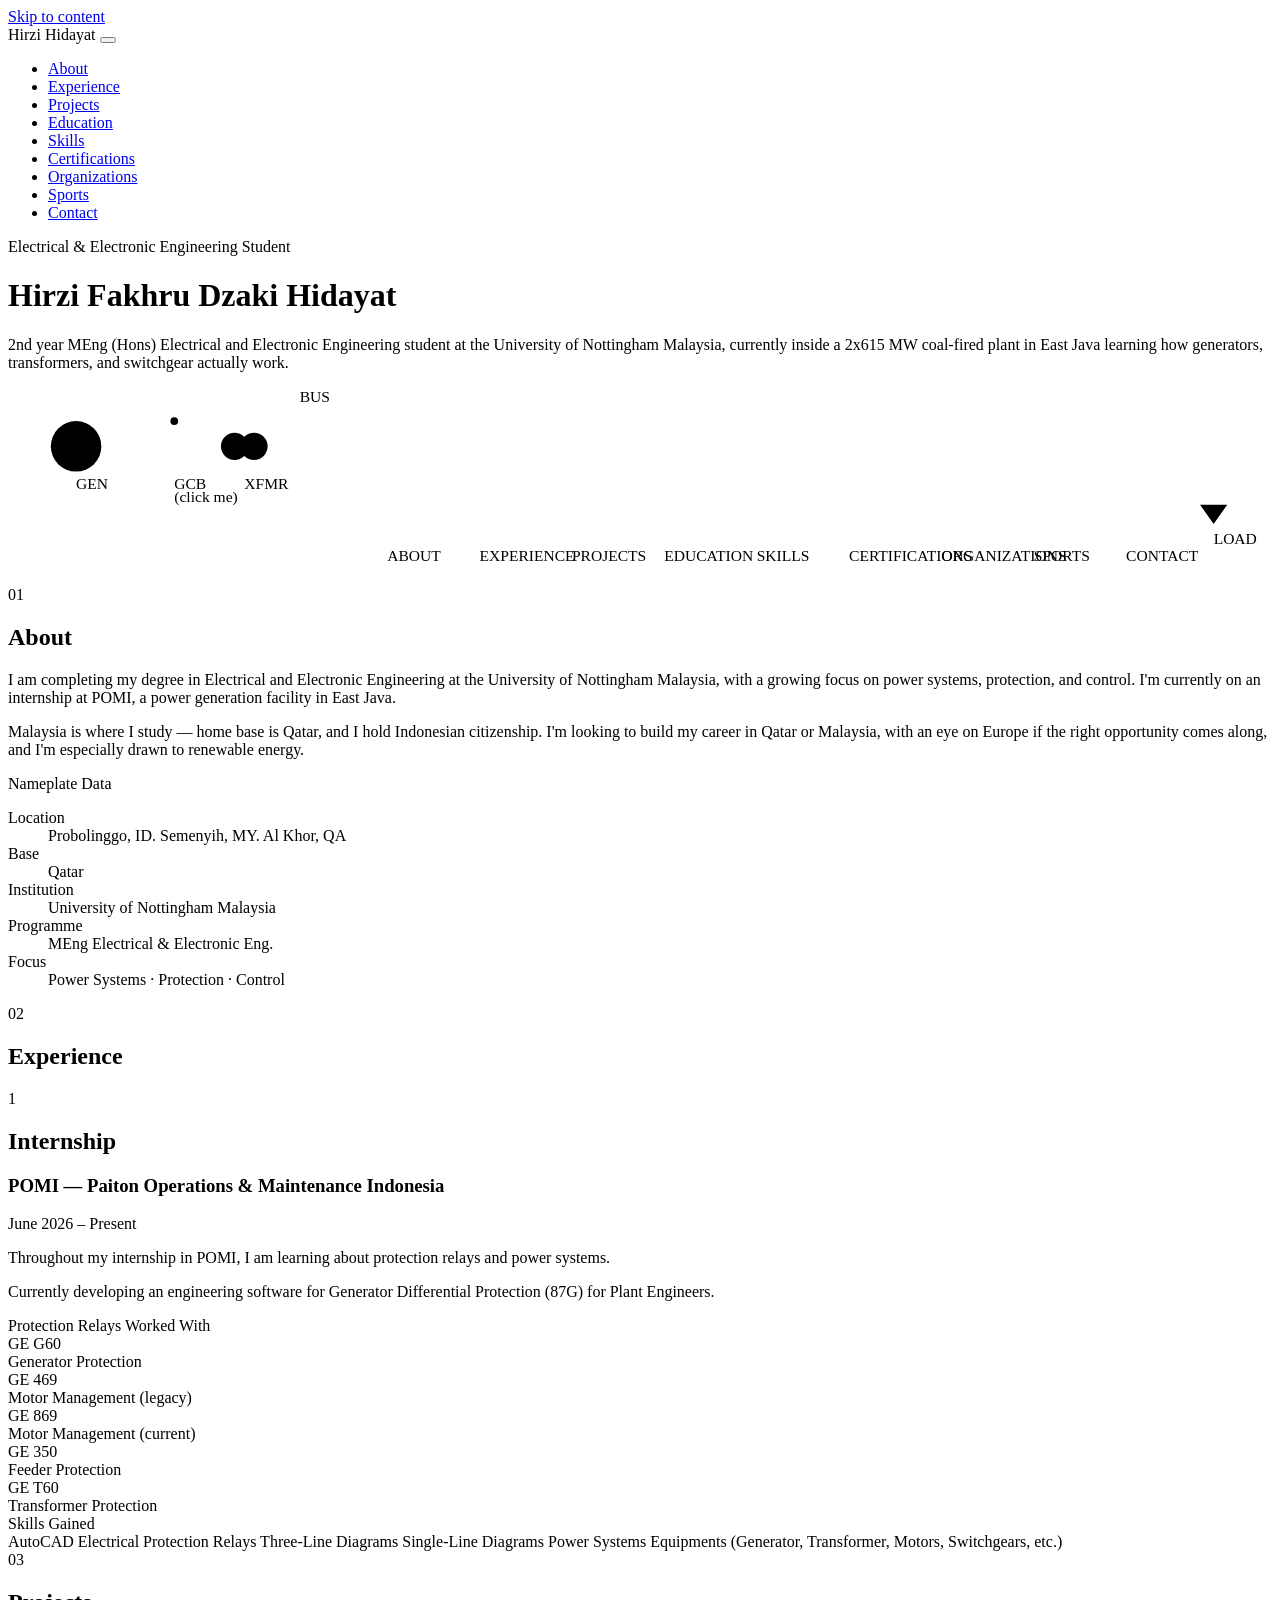
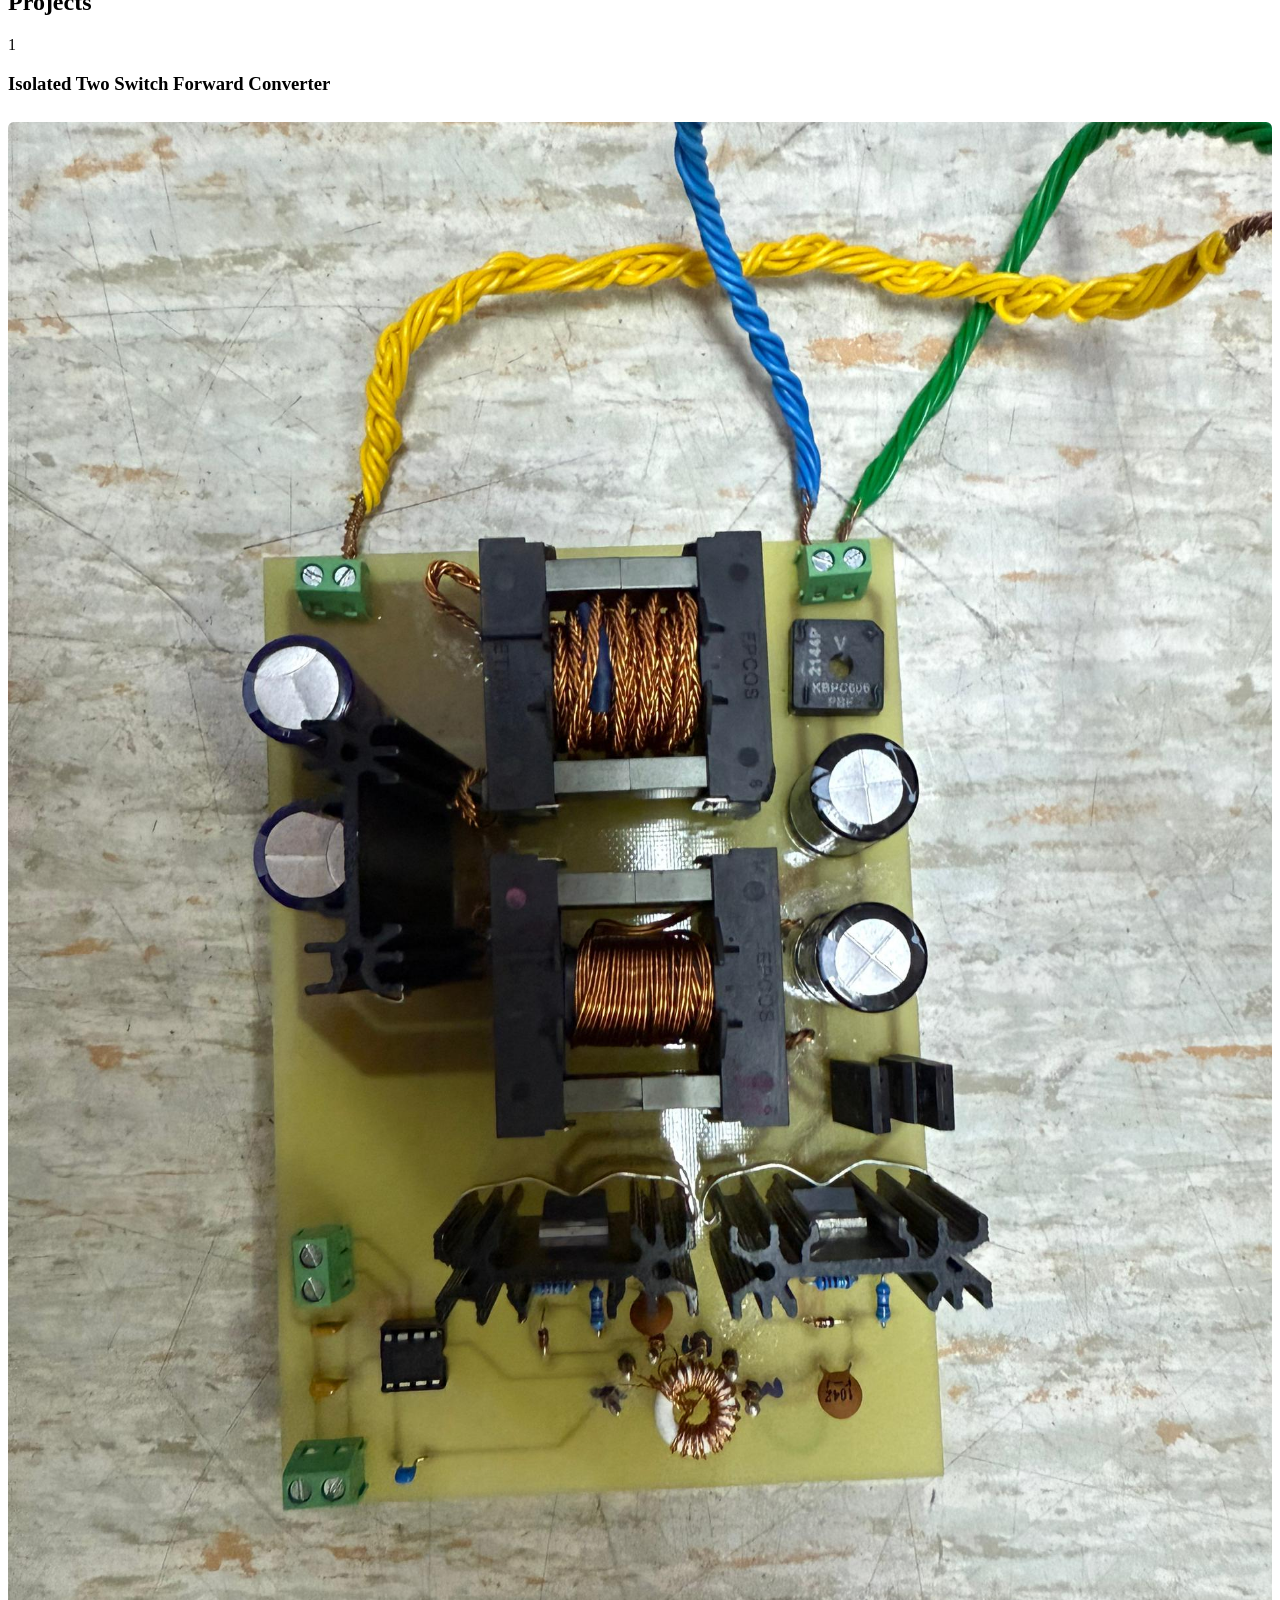
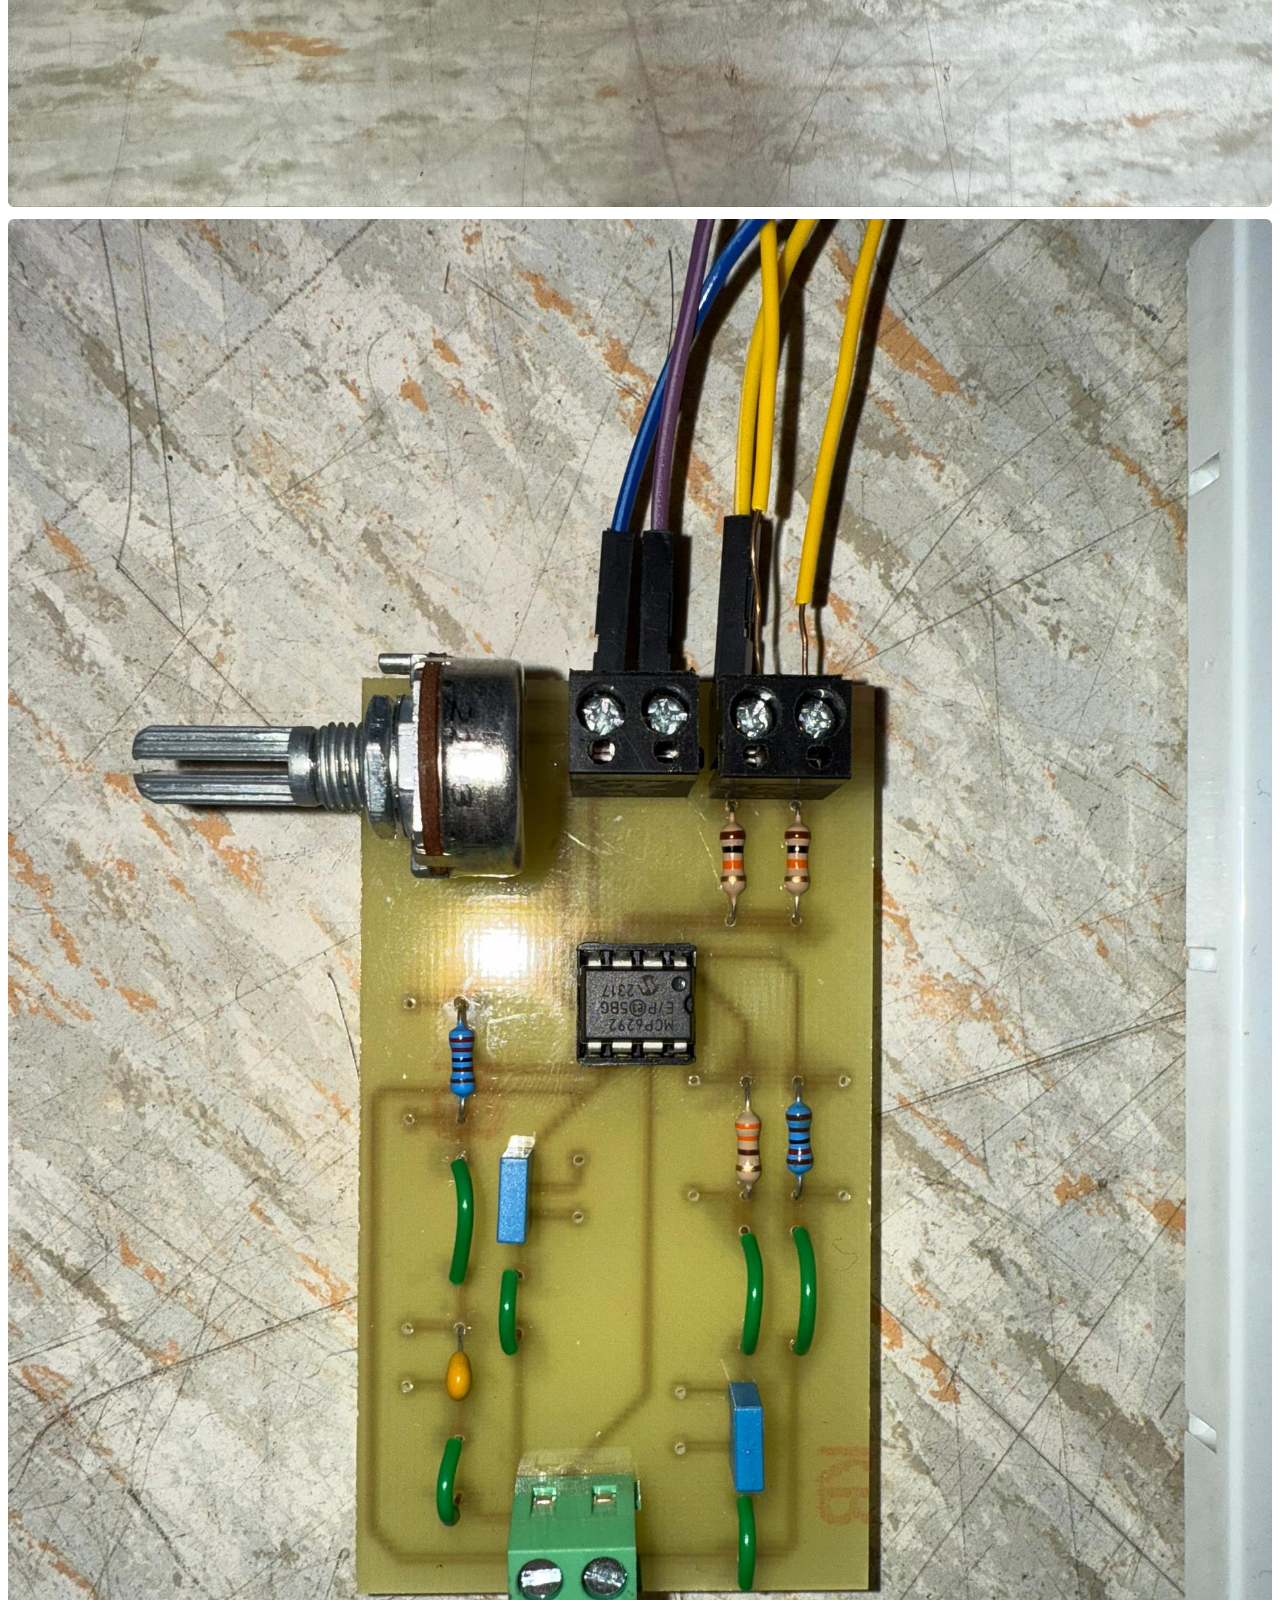
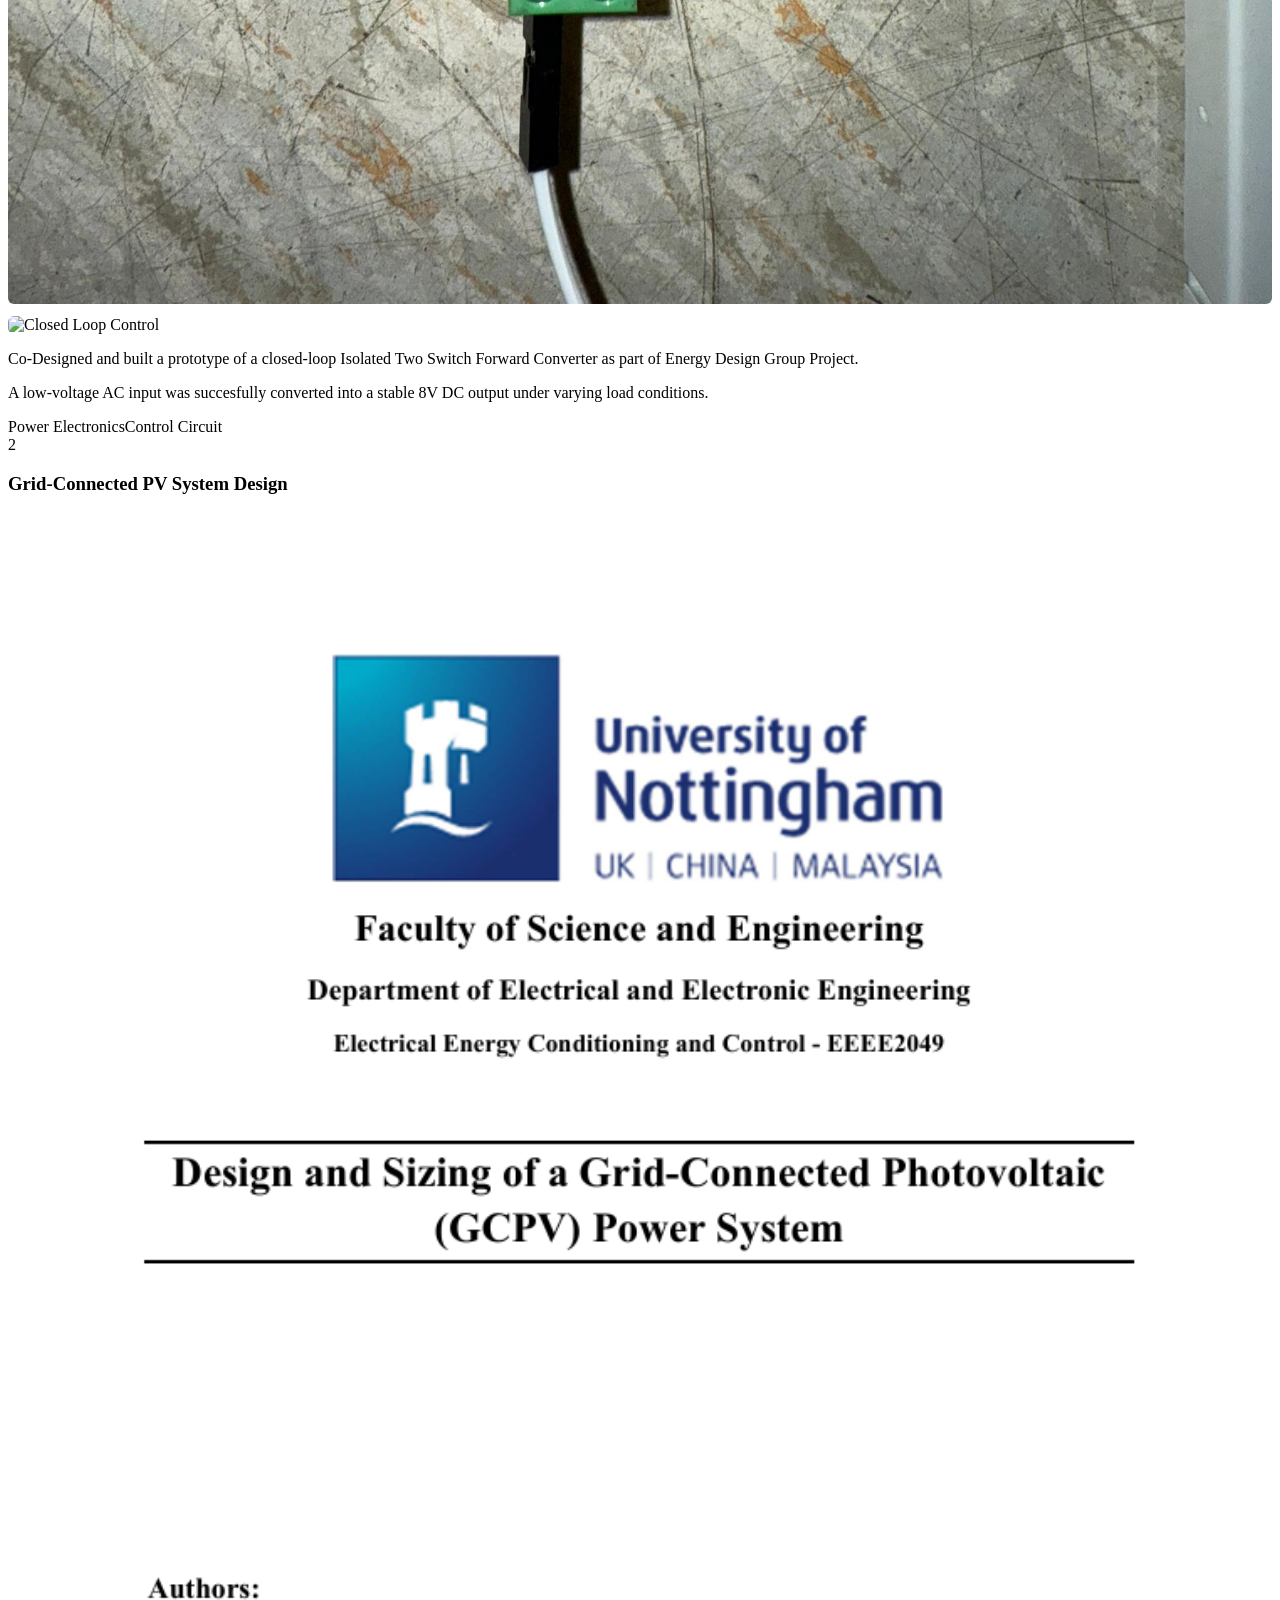
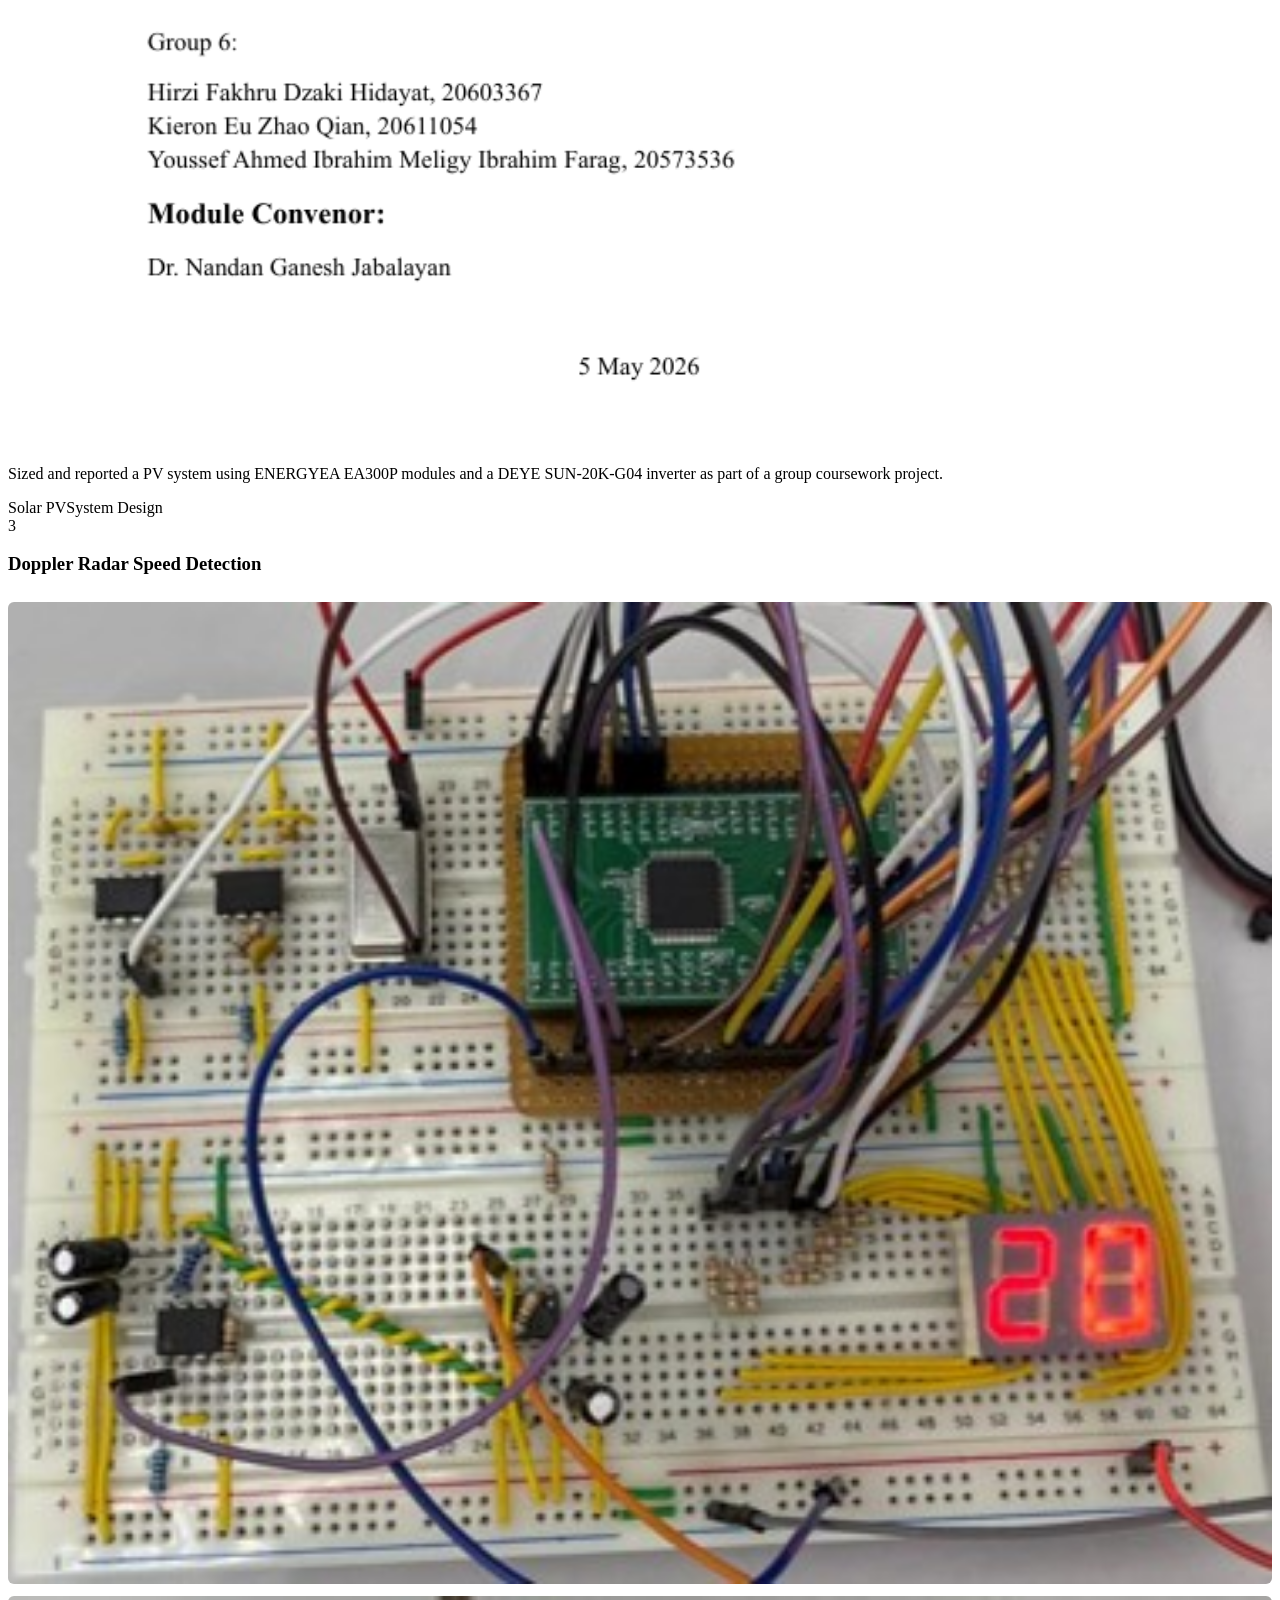
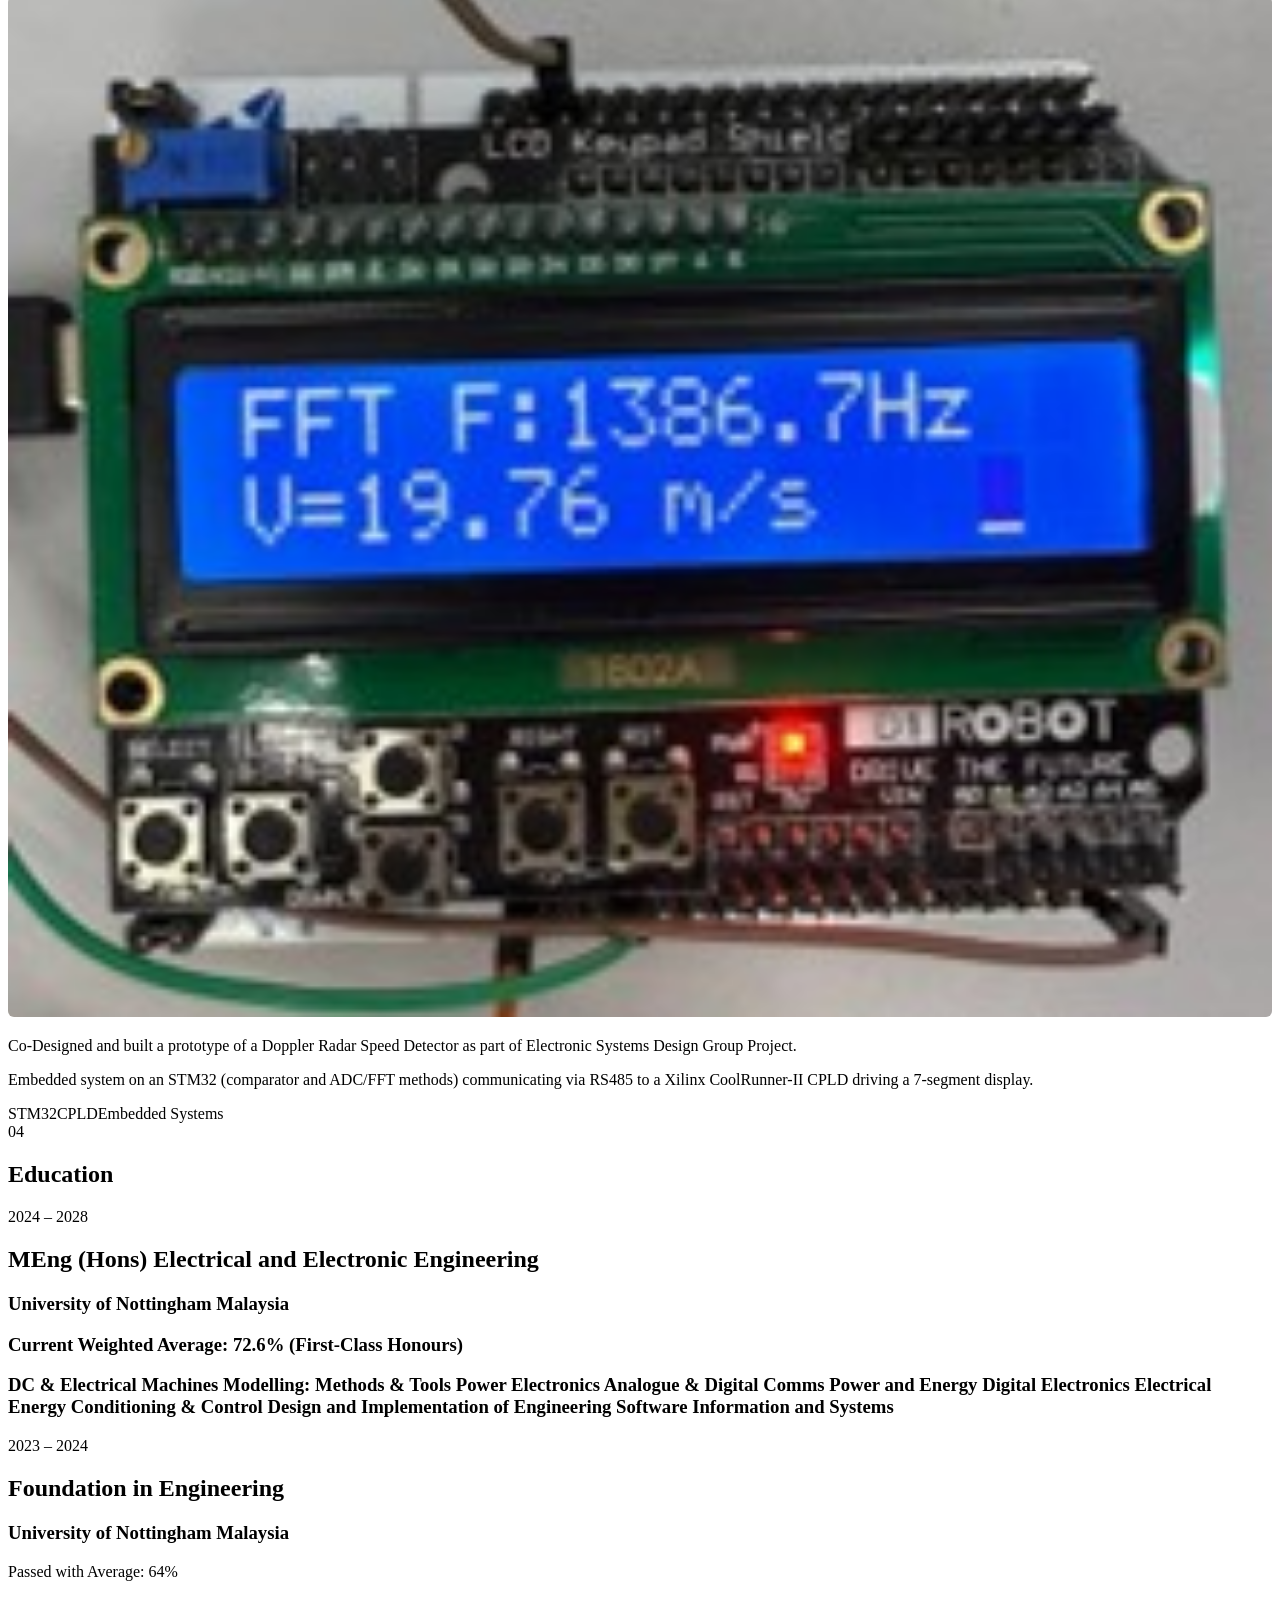
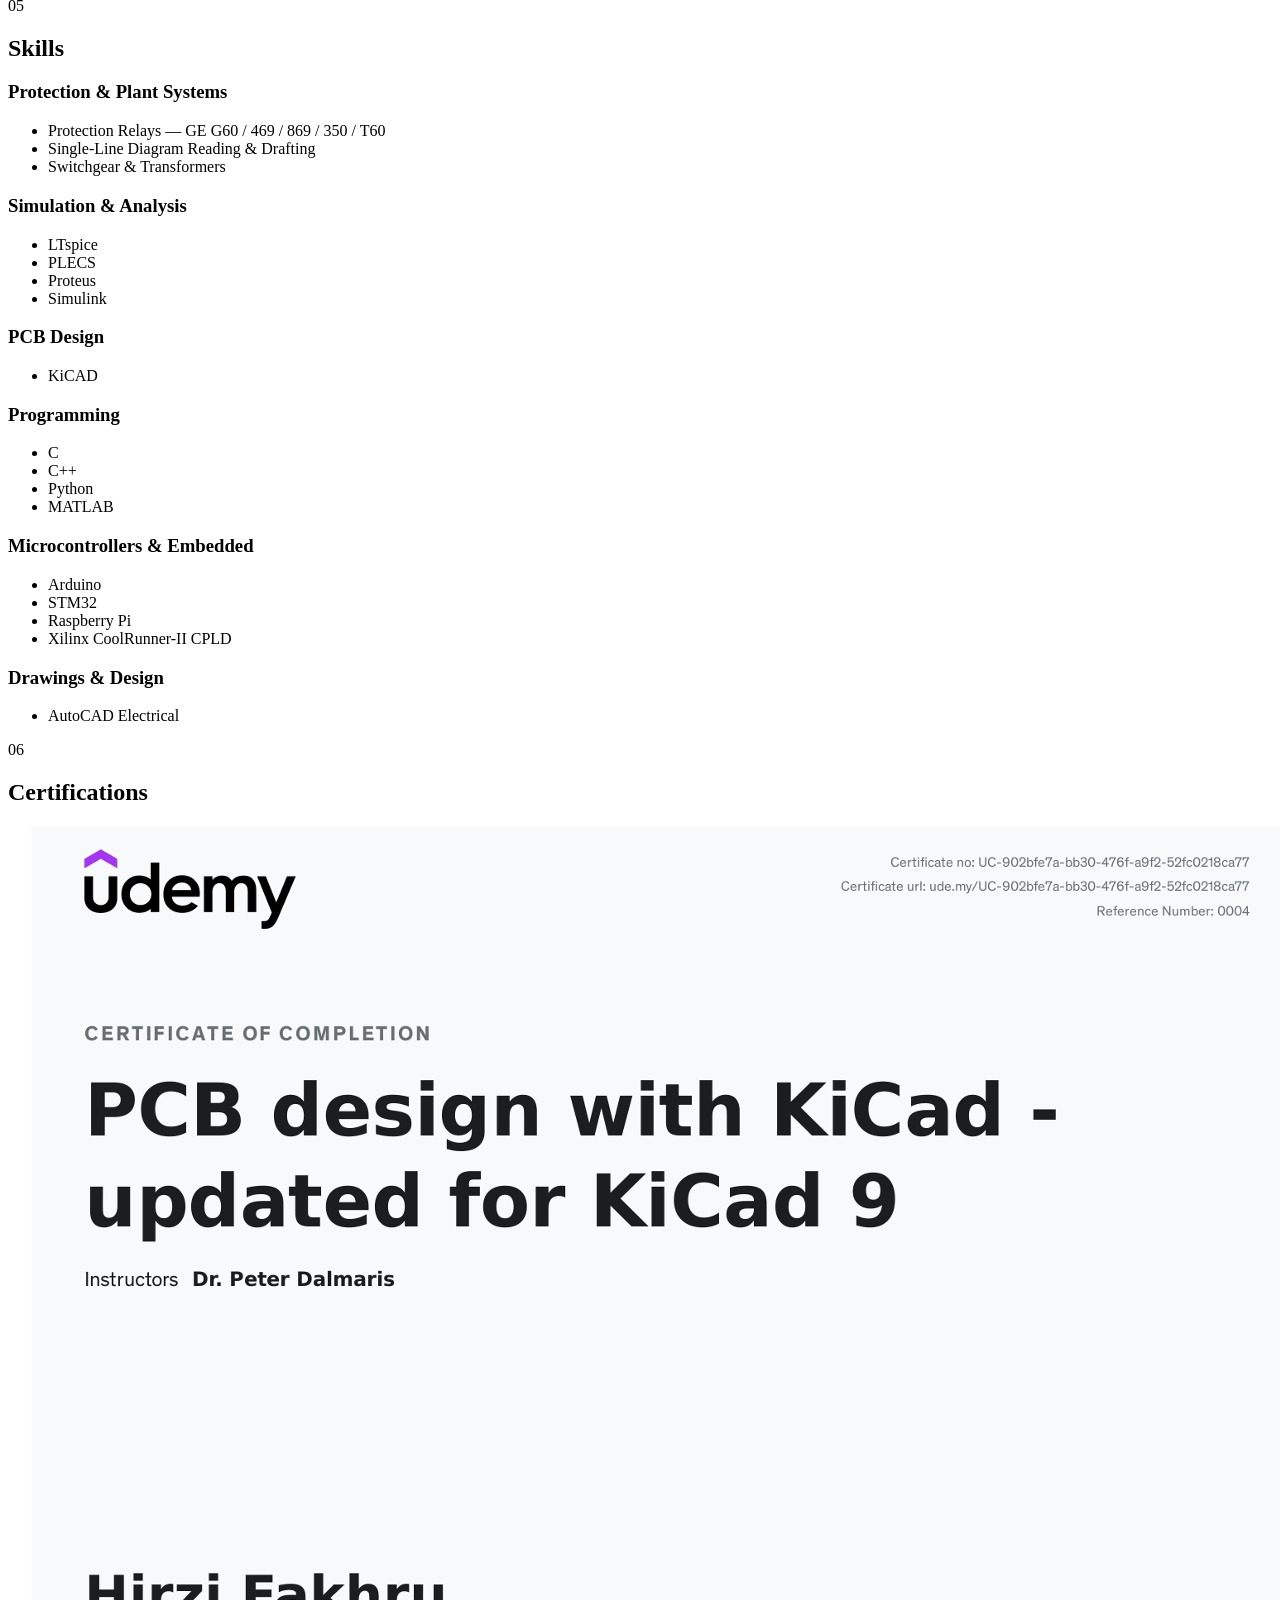
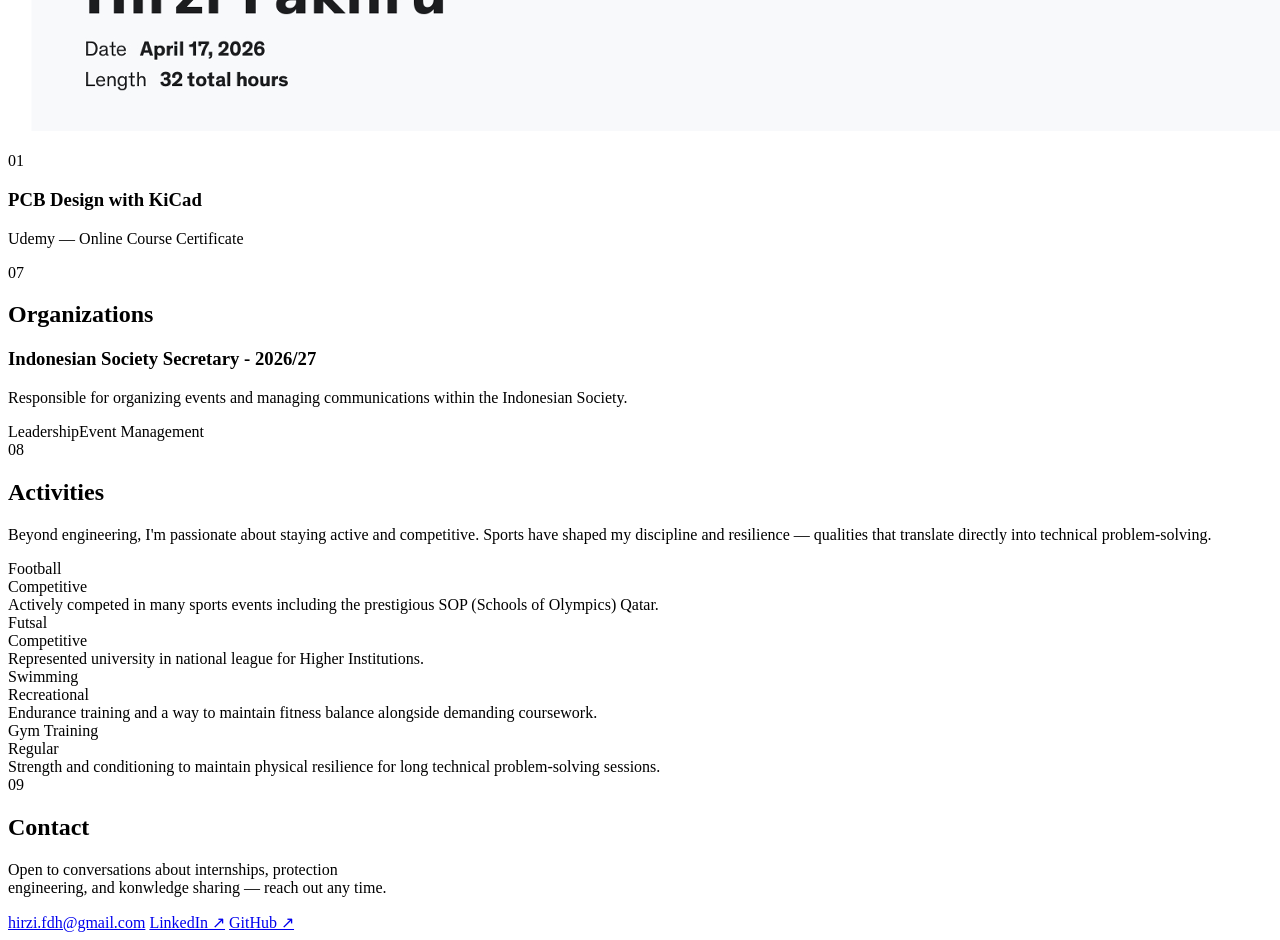
==== commit d127e445: "Update index.html" ====
--- a/index.html
+++ b/index.html
@@ -62,10 +62,10 @@
   <header class="hero wrap">
     <p class="eyebrow">Electrical &amp; Electronic Engineering Student </p>
     <h1>Hirzi Fakhru Dzaki Hidayat</h1>
-    <p class="tagline">2nd year MEng (Hons) Electrical and Electronic Engineering student at the University of Nottingham Malaysia, currently inside a 615 MW coal-fired plant in East Java learning how generators, transformers, and switchgear actually work.</p>
+    <p class="tagline">2nd year MEng (Hons) Electrical and Electronic Engineering student at the University of Nottingham Malaysia, currently inside a 2x615 MW coal-fired plant in East Java learning how generators, transformers, and switchgear actually work.</p>
 
     <div class="sld" aria-hidden="false">
-      <svg viewBox="0 0 1100 200" role="img" aria-label="Single-line diagram used as site navigation: Generator, Breaker, Bus, feeding nine labeled sections. The breaker is clickable to toggle current flow.">
+      <svg viewBox="0 0 1300 200" role="img" aria-label="Single-line diagram used as site navigation: Generator, Breaker, Transformer, Bus, feeding nine labeled sections into a terminating load. The breaker is clickable to toggle current flow.">
         <!-- Generator -->
         <circle class="sld-node-circle" cx="70" cy="60" r="26"/>
         <text x="70" y="66" class="sld-label" style="font-weight:600;">G</text>
@@ -81,58 +81,71 @@
         </g>
         <text x="171" y="104" class="sld-caption">GCB</text>
         <text x="171" y="117" class="sld-hint">(click me)</text>
-        <line class="sld-line power-line current-flow" x1="192" y1="60" x2="250" y2="60"/>
+        <line class="sld-line power-line current-flow" x1="192" y1="60" x2="218" y2="60"/>
+
+        <!-- Step-up transformer -->
+        <circle class="sld-node-circle" cx="233" cy="60" r="14"/>
+        <circle class="sld-node-circle" cx="253" cy="60" r="14"/>
+        <text x="243" y="104" class="sld-caption">XFMR</text>
+        <line class="sld-line power-line current-flow" x1="267" y1="60" x2="300" y2="60"/>
 
         <!-- vertical riser to bus -->
-        <line class="sld-bus power-line current-flow" x1="250" y1="60" x2="250" y2="26"/>
-        <line class="sld-bus power-line current-flow" x1="250" y1="26" x2="1060" y2="26"/>
-        <text x="250" y="14" class="sld-caption" text-anchor="start">BUS</text>
+        <line class="sld-bus power-line current-flow" x1="300" y1="60" x2="300" y2="26"/>
+        <line class="sld-bus power-line current-flow" x1="300" y1="26" x2="1240" y2="26"/>
+        <text x="300" y="14" class="sld-caption" text-anchor="start">BUS</text>
 
        <!-- Feeders — order matches the actual page/section order (About -> Contact) -->
         <g class="feeder-group" data-target="#about" tabindex="0" role="link" aria-label="Go to About section">
-          <line class="sld-line" x1="331" y1="26" x2="331" y2="150"/>
-          <line class="sld-line" x1="317" y1="150" x2="345" y2="150" transform="rotate(-30 331 150)"/>
-          <text x="331" y="178" class="sld-label">ABOUT</text>
+          <line class="sld-line" x1="390" y1="26" x2="390" y2="150"/>
+          <line class="sld-line" x1="376" y1="150" x2="404" y2="150" transform="rotate(-30 390 150)"/>
+          <text x="390" y="178" class="sld-label">ABOUT</text>
         </g>
         <g class="feeder-group" data-target="#experience" tabindex="0" role="link" aria-label="Go to Experience section">
-          <line class="sld-line" x1="412" y1="26" x2="412" y2="150"/>
-          <line class="sld-line" x1="398" y1="150" x2="426" y2="150" transform="rotate(-30 412 150)"/>
-          <text x="412" y="178" class="sld-label">EXPERIENCE</text>
+          <line class="sld-line" x1="485" y1="26" x2="485" y2="150"/>
+          <line class="sld-line" x1="471" y1="150" x2="499" y2="150" transform="rotate(-30 485 150)"/>
+          <text x="485" y="178" class="sld-label">EXPERIENCE</text>
         </g>
         <g class="feeder-group" data-target="#projects" tabindex="0" role="link" aria-label="Go to Projects section">
-          <line class="sld-line" x1="493" y1="26" x2="493" y2="150"/>
-          <line class="sld-line" x1="479" y1="150" x2="507" y2="150" transform="rotate(-30 493 150)"/>
-          <text x="493" y="178" class="sld-label">PROJECTS</text>
+          <line class="sld-line" x1="580" y1="26" x2="580" y2="150"/>
+          <line class="sld-line" x1="566" y1="150" x2="594" y2="150" transform="rotate(-30 580 150)"/>
+          <text x="580" y="178" class="sld-label">PROJECTS</text>
         </g>
         <g class="feeder-group" data-target="#education" tabindex="0" role="link" aria-label="Go to Education section">
-          <line class="sld-line" x1="574" y1="26" x2="574" y2="150"/>
-          <line class="sld-line" x1="560" y1="150" x2="588" y2="150" transform="rotate(-30 574 150)"/>
-          <text x="574" y="178" class="sld-label">EDUCATION</text>
+          <line class="sld-line" x1="675" y1="26" x2="675" y2="150"/>
+          <line class="sld-line" x1="661" y1="150" x2="689" y2="150" transform="rotate(-30 675 150)"/>
+          <text x="675" y="178" class="sld-label">EDUCATION</text>
         </g>
         <g class="feeder-group" data-target="#skills" tabindex="0" role="link" aria-label="Go to Skills section">
-          <line class="sld-line" x1="655" y1="26" x2="655" y2="150"/>
-          <line class="sld-line" x1="641" y1="150" x2="669" y2="150" transform="rotate(-30 655 150)"/>
-          <text x="655" y="178" class="sld-label">SKILLS</text>
+          <line class="sld-line" x1="770" y1="26" x2="770" y2="150"/>
+          <line class="sld-line" x1="756" y1="150" x2="784" y2="150" transform="rotate(-30 770 150)"/>
+          <text x="770" y="178" class="sld-label">SKILLS</text>
         </g>
         <g class="feeder-group" data-target="#certifications" tabindex="0" role="link" aria-label="Go to Certifications section">
-          <line class="sld-line" x1="736" y1="26" x2="736" y2="150"/>
-          <line class="sld-line" x1="722" y1="150" x2="750" y2="150" transform="rotate(-30 736 150)"/>
-          <text x="736" y="178" class="sld-label">CERTIFICATIONS</text>
+          <line class="sld-line" x1="865" y1="26" x2="865" y2="150"/>
+          <line class="sld-line" x1="851" y1="150" x2="879" y2="150" transform="rotate(-30 865 150)"/>
+          <text x="865" y="178" class="sld-label">CERTIFICATIONS</text>
         </g>
         <g class="feeder-group" data-target="#organizations" tabindex="0" role="link" aria-label="Go to Organizations section">
-          <line class="sld-line" x1="817" y1="26" x2="817" y2="150"/>
-          <line class="sld-line" x1="803" y1="150" x2="831" y2="150" transform="rotate(-30 817 150)"/>
-          <text x="817" y="178" class="sld-label">ORGANIZATIONS</text>
+          <line class="sld-line" x1="960" y1="26" x2="960" y2="150"/>
+          <line class="sld-line" x1="946" y1="150" x2="974" y2="150" transform="rotate(-30 960 150)"/>
+          <text x="960" y="178" class="sld-label">ORGANIZATIONS</text>
         </g>
         <g class="feeder-group" data-target="#sports" tabindex="0" role="link" aria-label="Go to Sports section">
-          <line class="sld-line" x1="898" y1="26" x2="898" y2="150"/>
-          <line class="sld-line" x1="884" y1="150" x2="912" y2="150" transform="rotate(-30 898 150)"/>
-          <text x="898" y="178" class="sld-label">SPORTS</text>
+          <line class="sld-line" x1="1055" y1="26" x2="1055" y2="150"/>
+          <line class="sld-line" x1="1041" y1="150" x2="1069" y2="150" transform="rotate(-30 1055 150)"/>
+          <text x="1055" y="178" class="sld-label">SPORTS</text>
         </g>
         <g class="feeder-group" data-target="#contact" tabindex="0" role="link" aria-label="Go to Contact section">
-          <line class="sld-line" x1="979" y1="26" x2="979" y2="150"/>
-          <line class="sld-line" x1="965" y1="150" x2="993" y2="150" transform="rotate(-30 979 150)"/>
-          <text x="979" y="178" class="sld-label">CONTACT</text>
+          <line class="sld-line" x1="1150" y1="26" x2="1150" y2="150"/>
+          <line class="sld-line" x1="1136" y1="150" x2="1164" y2="150" transform="rotate(-30 1150 150)"/>
+          <text x="1150" y="178" class="sld-label">CONTACT</text>
+        </g>
+
+        <!-- Terminating load at the end of the bus -->
+        <g aria-hidden="true">
+          <line class="sld-line power-line current-flow" x1="1240" y1="26" x2="1240" y2="120"/>
+          <path d="M 1226 120 L 1254 120 L 1240 140 Z" fill="var(--ink-soft)"/>
+          <text x="1240" y="160" class="sld-caption">LOAD</text>
         </g>
       </svg>
     </div>
@@ -164,26 +177,28 @@
       <div class="exp-grid">
         <div class="exp-card reveal">
           <span class="num">1</span>
-          <h3>Internship</h3>
-          <p>POMI — Paiton Operations &amp; Maintenance Indonesia</p>
+          <h2>Internship</h2>
+          <h3>POMI — Paiton Operations &amp; Maintenance Indonesia</h3>
           <p>June 2026 – Present</p>
-          <p>Throughout my internship in POMI, I have learned about relay platforms and DCS systems spanning both motor management and transformer/feeder protection — building technical presentations and working with cutting-edge power systems.</p>
+          <p>Throughout my internship in POMI, I am learning about protection relays and power systems.</p>
+          <p>Currently developing an engineering software for Generator Differential Protection (87G) for Plant Engineers.</p>
 
           <div class="exp-subhead">Protection Relays Worked With</div>
           <div class="relay-row">
+            <div class="relay-card reveal"><div class="model">GE G60</div><div class="role">Generator Protection</div></div>
             <div class="relay-card reveal"><div class="model">GE 469</div><div class="role">Motor Management (legacy)</div></div>
             <div class="relay-card reveal"><div class="model">GE 869</div><div class="role">Motor Management (current)</div></div>
             <div class="relay-card reveal"><div class="model">GE 350</div><div class="role">Feeder Protection</div></div>
             <div class="relay-card reveal"><div class="model">GE T60</div><div class="role">Transformer Protection</div></div>
           </div>
 
-          <div class="exp-subhead">DCS &amp; Systems</div>
+          <div class="exp-subhead">Skills Gained</div>
           <div class="dcs-row">
-            <span class="pill">Emerson Ovation (master DCS)</span>
-            <span class="pill">Mark VIe vE</span>
-            <span class="pill">FSSS — Allen-Bradley</span>
+            <span class="pill">AutoCAD Electrical</span>
+            <span class="pill">Protection Relays</span>
+            <span class="pill">Three-Line Diagrams</span>
             <span class="pill">Single-Line Diagrams</span>
-            <span class="pill">Switchgear &amp; Transformers</span>
+            <span class="pill">Power Systems Equipments (Generator, Transformer, Motors, Switchgears, etc.)
           </div>
         </div>
       </div>
@@ -200,7 +215,8 @@
           <img src="forward-converter-pcb.jpg" alt="Forward Converter PCB" loading="lazy" style="width:100%; border-radius:6px; margin-top:8px;"/>
           <img src="control-circuit-pcb.jpg" alt="Control Circuit PCB" loading="lazy" style="width:100%; border-radius:6px; margin-top:8px;"/>
           <img src="closed-loop.jpg" alt="Closed Loop Control" loading="lazy" style="width:100%; border-radius:6px; margin-top:8px;"/>
-          <p>Designed and built a prototype of a closed-loop isolated two switch forward converter as part of a Energy Design Group Project.</p>
+          <p>Co-Designed and built a prototype of a closed-loop Isolated Two Switch Forward Converter as part of Energy Design Group Project.</p>
+          <p>A low-voltage AC input was succesfully converted into a stable 8V DC output under varying load conditions.</p>
           <div class="project-tags"><span class="tag-sm">Power Electronics</span><span class="tag-sm">Control Circuit</span></div>
       </div>
         <div class="project-card reveal">
@@ -215,6 +231,7 @@
           <h3>Doppler Radar Speed Detection</h3>
           <img src="doppler-radar-breadboard.jpg" alt="Doppler radar breadboard circuit with 7-segment display" loading="lazy" style="width:100%; border-radius:6px; margin-top:8px;"/>
           <img src="doppler-radar-display.jpg" alt="LCD keypad shield showing measured FFT frequency and speed" loading="lazy" style="width:100%; border-radius:6px; margin-top:8px;"/>
+          <p>Co-Designed and built a prototype of a Doppler Radar Speed Detector as part of Electronic Systems Design Group Project.</p>
           <p>Embedded system on an STM32 (comparator and ADC/FFT methods) communicating via RS485 to a Xilinx CoolRunner-II CPLD driving a 7-segment display.</p>
           <div class="project-tags"><span class="tag-sm">STM32</span><span class="tag-sm">CPLD</span><span class="tag-sm">Embedded Systems</span></div>
         </div>        
@@ -228,9 +245,9 @@
       <div class="edu-card reveal">
         <div class="edu-entry">
           <span class="edu-years">2024 – 2028</span>
-          <h3>MEng (Hons) Electrical and Electronic Engineering</h3>
-          <p class="edu-institution">University of Nottingham Malaysia</p>
-          <p>Coursework spans machines, control theory, power electronics, communications, and embedded systems design.</p>
+          <h2>MEng (Hons) Electrical and Electronic Engineering</h2>
+          <h3>University of Nottingham Malaysia</h>
+          <p>Current Weighted Average: 72.6% (First-Class Honours)</p>
           <div class="module-cloud">
             <span class="module-pill">DC &amp; Electrical Machines</span>
             <span class="module-pill">Modelling: Methods &amp; Tools</span>
@@ -245,8 +262,9 @@
         </div>
         <div class="edu-entry">
           <span class="edu-years">2023 – 2024</span>
-          <h3>Foundation in Engineering</h3>
-          <p class="edu-institution">University of Nottingham Malaysia</p>
+          <h2>Foundation in Engineering</h2>
+          <h3>University of Nottingham Malaysia</h3>
+          <p>Passed with Average: 64%</p>
         </div>
       </div>
     </div>
@@ -257,17 +275,14 @@
       <div class="section-head"><span class="section-tag">05</span><h2>Skills</h2></div>
       <div class="skill-grid">
         <div class="skill-card reveal">
-          <span class="skill-tag">PROT // 01</span>
           <h3>Protection &amp; Plant Systems</h3>
           <ul class="skill-list">
-            <li>Protection Relays — GE 469 / 869 / 350 / T60</li>
-            <li>DCS — Emerson Ovation, Mark VIe vE, FSSS (Allen-Bradley)</li>
+            <li>Protection Relays — GE G60 / 469 / 869 / 350 / T60</li>
             <li>Single-Line Diagram Reading &amp; Drafting</li>
             <li>Switchgear &amp; Transformers</li>
           </ul>
         </div>
         <div class="skill-card reveal">
-          <span class="skill-tag">SIM // 02</span>
           <h3>Simulation &amp; Analysis</h3>
           <ul class="skill-list">
             <li>LTspice</li>
@@ -277,14 +292,12 @@
           </ul>
         </div>
         <div class="skill-card reveal">
-          <span class="skill-tag">PCB // 03</span>
           <h3>PCB Design</h3>
           <ul class="skill-list">
             <li>KiCAD</li>
           </ul>
         </div>
         <div class="skill-card reveal">
-          <span class="skill-tag">PRG // 04</span>
           <h3>Programming</h3>
           <ul class="skill-list">
             <li>C</li>
@@ -294,7 +307,6 @@
           </ul>
         </div>
         <div class="skill-card reveal">
-          <span class="skill-tag">MCU // 05</span>
           <h3>Microcontrollers &amp; Embedded</h3>
           <ul class="skill-list">
             <li>Arduino</li>
@@ -304,11 +316,9 @@
           </ul>
         </div>
         <div class="skill-card reveal">
-          <span class="skill-tag">DRW // 06</span>
           <h3>Drawings &amp; Design</h3>
           <ul class="skill-list">
             <li>AutoCAD Electrical</li>
-            <li>Solar PV System Sizing</li>
           </ul>
         </div>
       </div>
@@ -322,8 +332,8 @@
         <div class="cert-card reveal">
           <img src="kicad-certificate.png" alt="Udemy certificate of completion for PCB Design in KiCad" loading="lazy" class="cert-image"/>
           <div class="cert-body">
-            <span class="cert-tag">CERT // 01</span>
-            <h3>PCB Design in KiCad</h3>
+            <span class="cert-tag">01</span>
+            <h3>PCB Design with KiCad</h3>
             <p class="cert-issuer">Udemy — Online Course Certificate</p>
           </div>
         </div>
@@ -336,7 +346,6 @@
       <div class="section-head"><span class="section-tag">07</span><h2>Organizations</h2></div>
       <div class="org-grid">  
         <div class="org-card reveal">
-          <span class="num">1</span>
           <h3>Indonesian Society Secretary - 2026/27</h3>
           <p>Responsible for organizing events and managing communications within the Indonesian Society.</p>
           <div class="exp-tags"><span class="tag-sm">Leadership</span><span class="tag-sm">Event Management</span></div>
@@ -347,7 +356,7 @@
       
   <section id="sports">
     <div class="wrap">
-      <div class="section-head"><span class="section-tag">08</span><h2>Sports &amp; Recreation</h2></div>
+      <div class="section-head"><span class="section-tag">08</span><h2>Activities</h2></div>
       <p class="sports-desc">Beyond engineering, I'm passionate about staying active and competitive. Sports have shaped my discipline and resilience — qualities that translate directly into technical problem-solving.</p>
       <div class="sport-grid">
         <div class="sport-card reveal"><div class="name">Football</div><div class="level">Competitive</div><div class="description">Actively competed in many sports events including the prestigious SOP (Schools of Olympics) Qatar.</div></div>
@@ -361,12 +370,12 @@
   <footer id="contact">
     <div class="wrap">
       <div class="section-head"><span class="section-tag">09</span><h2>Contact</h2></div>
-      <p style="color:var(--ink-soft); max-width:50ch;">Open to conversations about internships, protection engineering, or the Gulf EPC path — reach out any time.</p>
+      <p style="color:var(--ink-soft); max-width:50ch;">Open to conversations about internships, protection engineering, and konwledge sharing — reach out any time.</p>
       <div class="contact-row">
         <a href="mailto:hirzi.fdh@gmail.com">hirzi.fdh@gmail.com</a>
         <a href="https://www.linkedin.com/in/hirzi-hidayat-ba8a9b202/">LinkedIn ↗</a>
         <!-- Add your GitHub username below -->
-        <a href="https://github.com/YOUR-USERNAME">GitHub ↗</a>
+        <a href="https://github.com/hi-rzi">GitHub ↗</a>
       </div>
     </div>
   </footer>
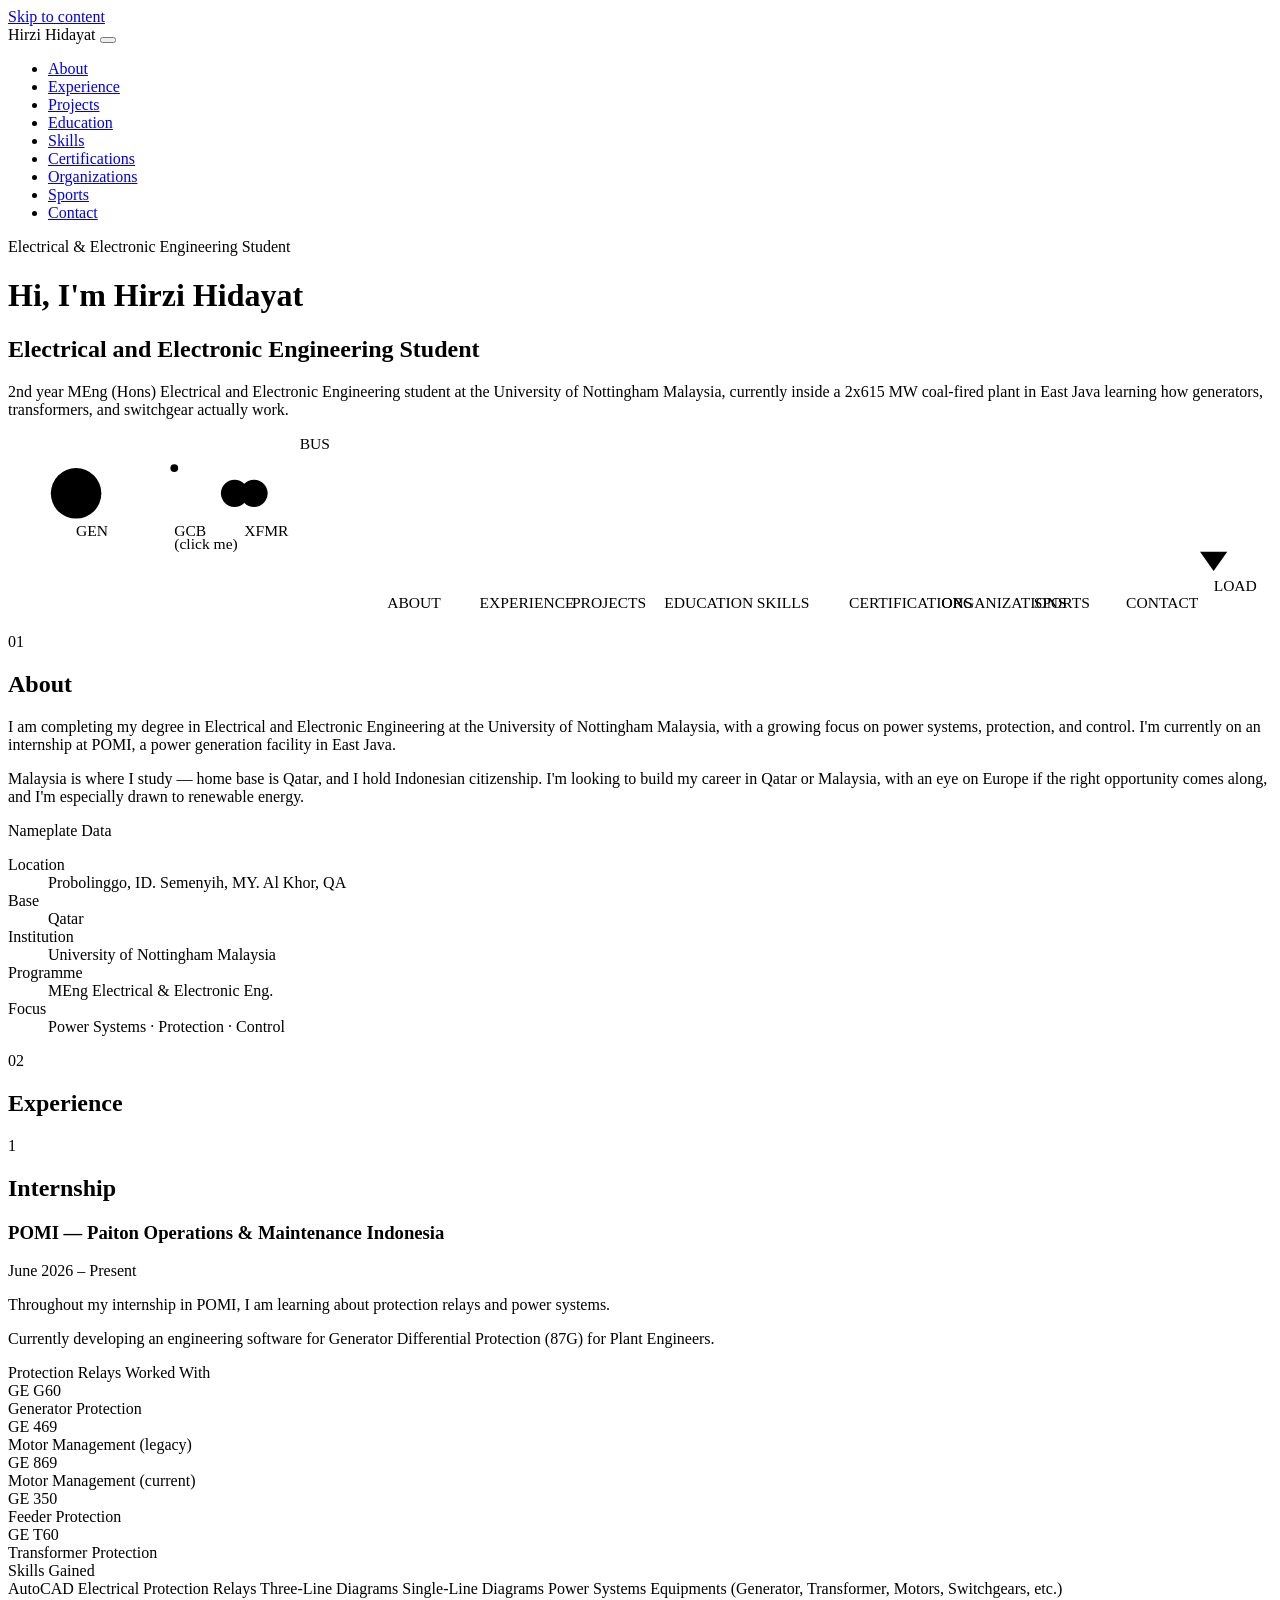
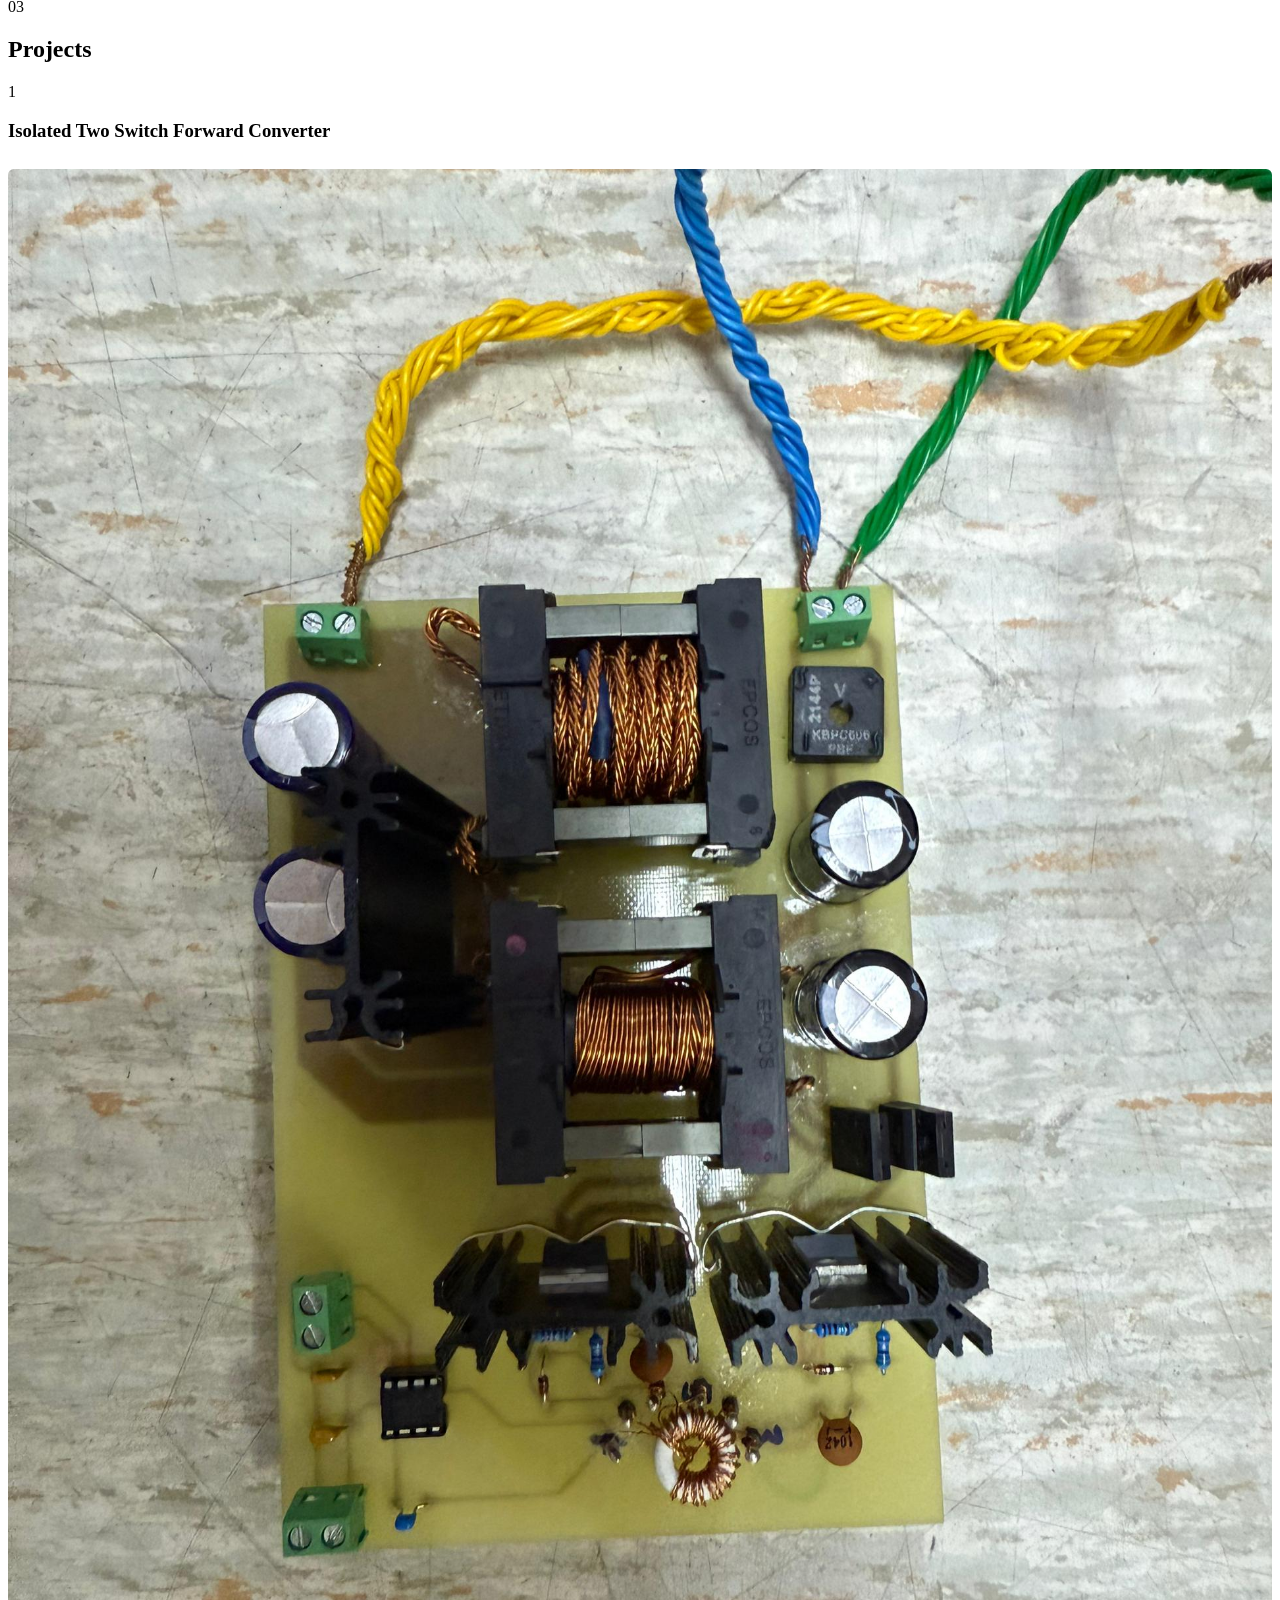
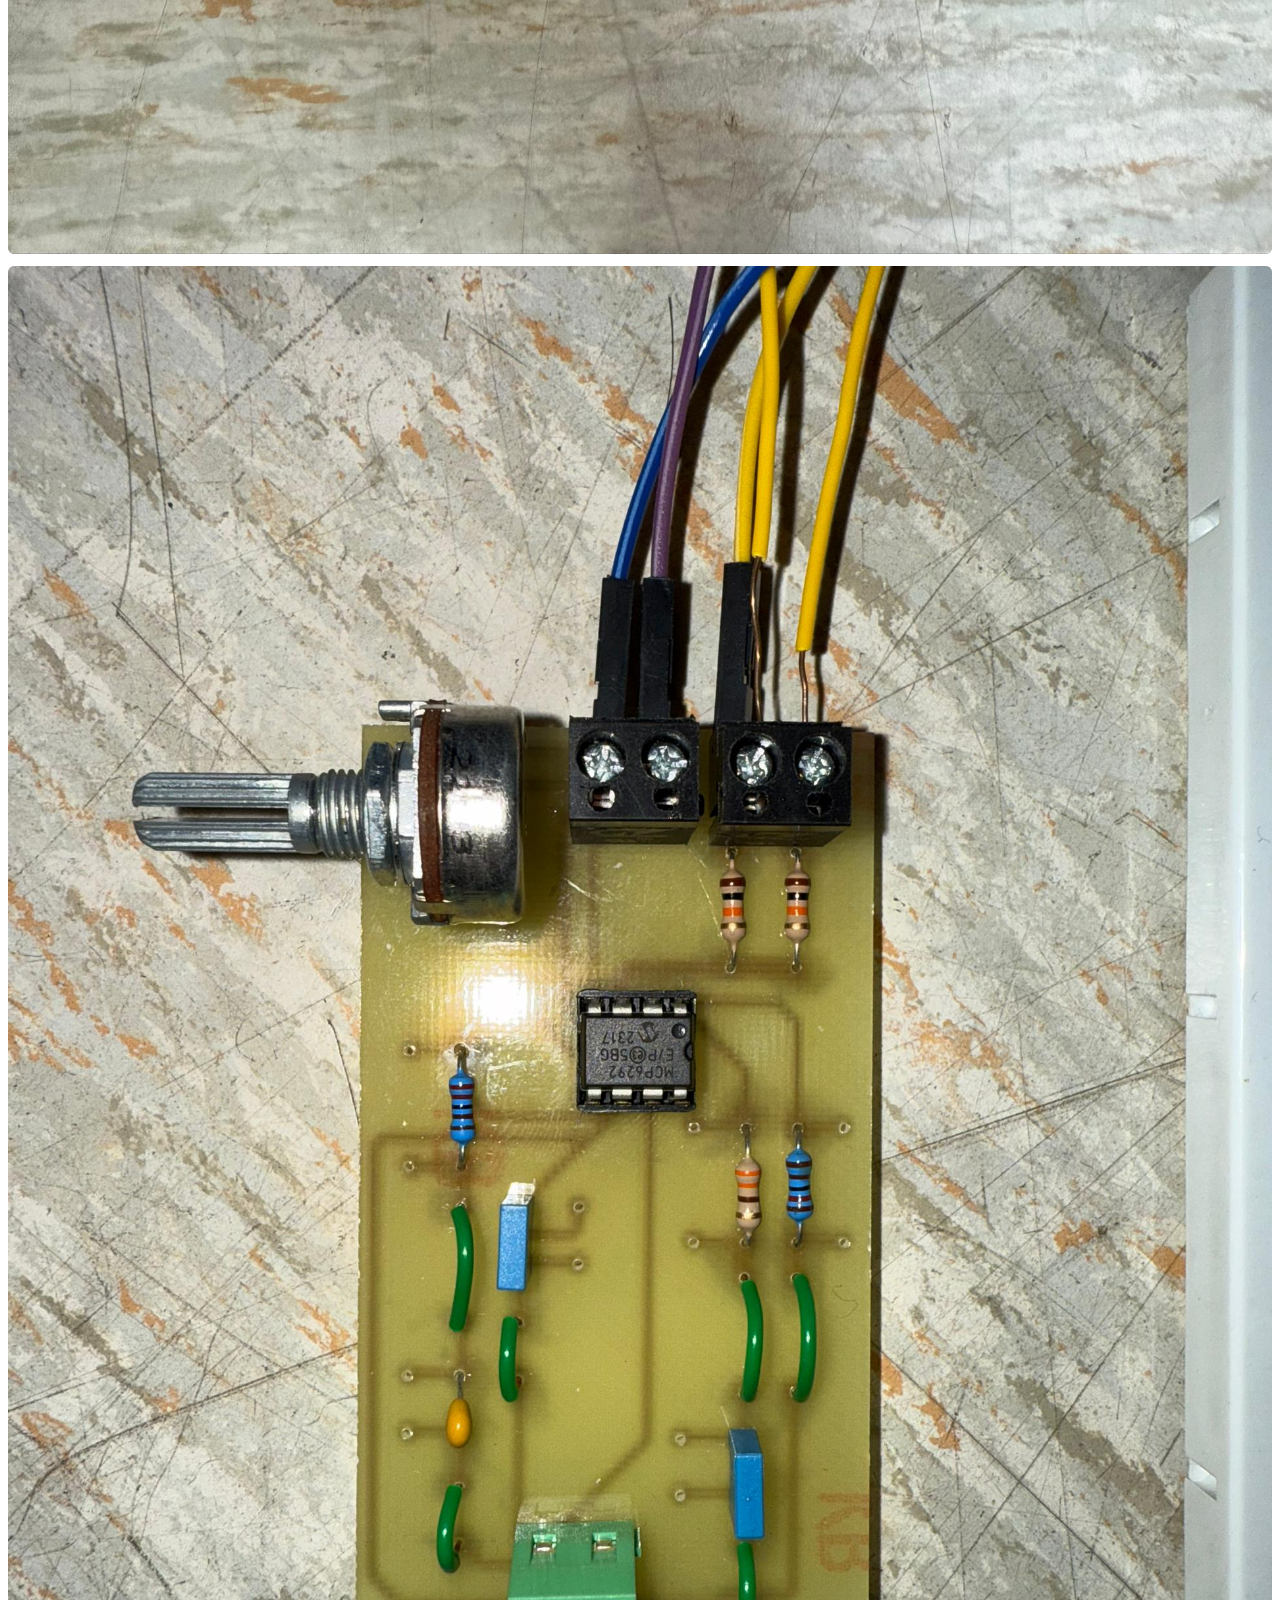
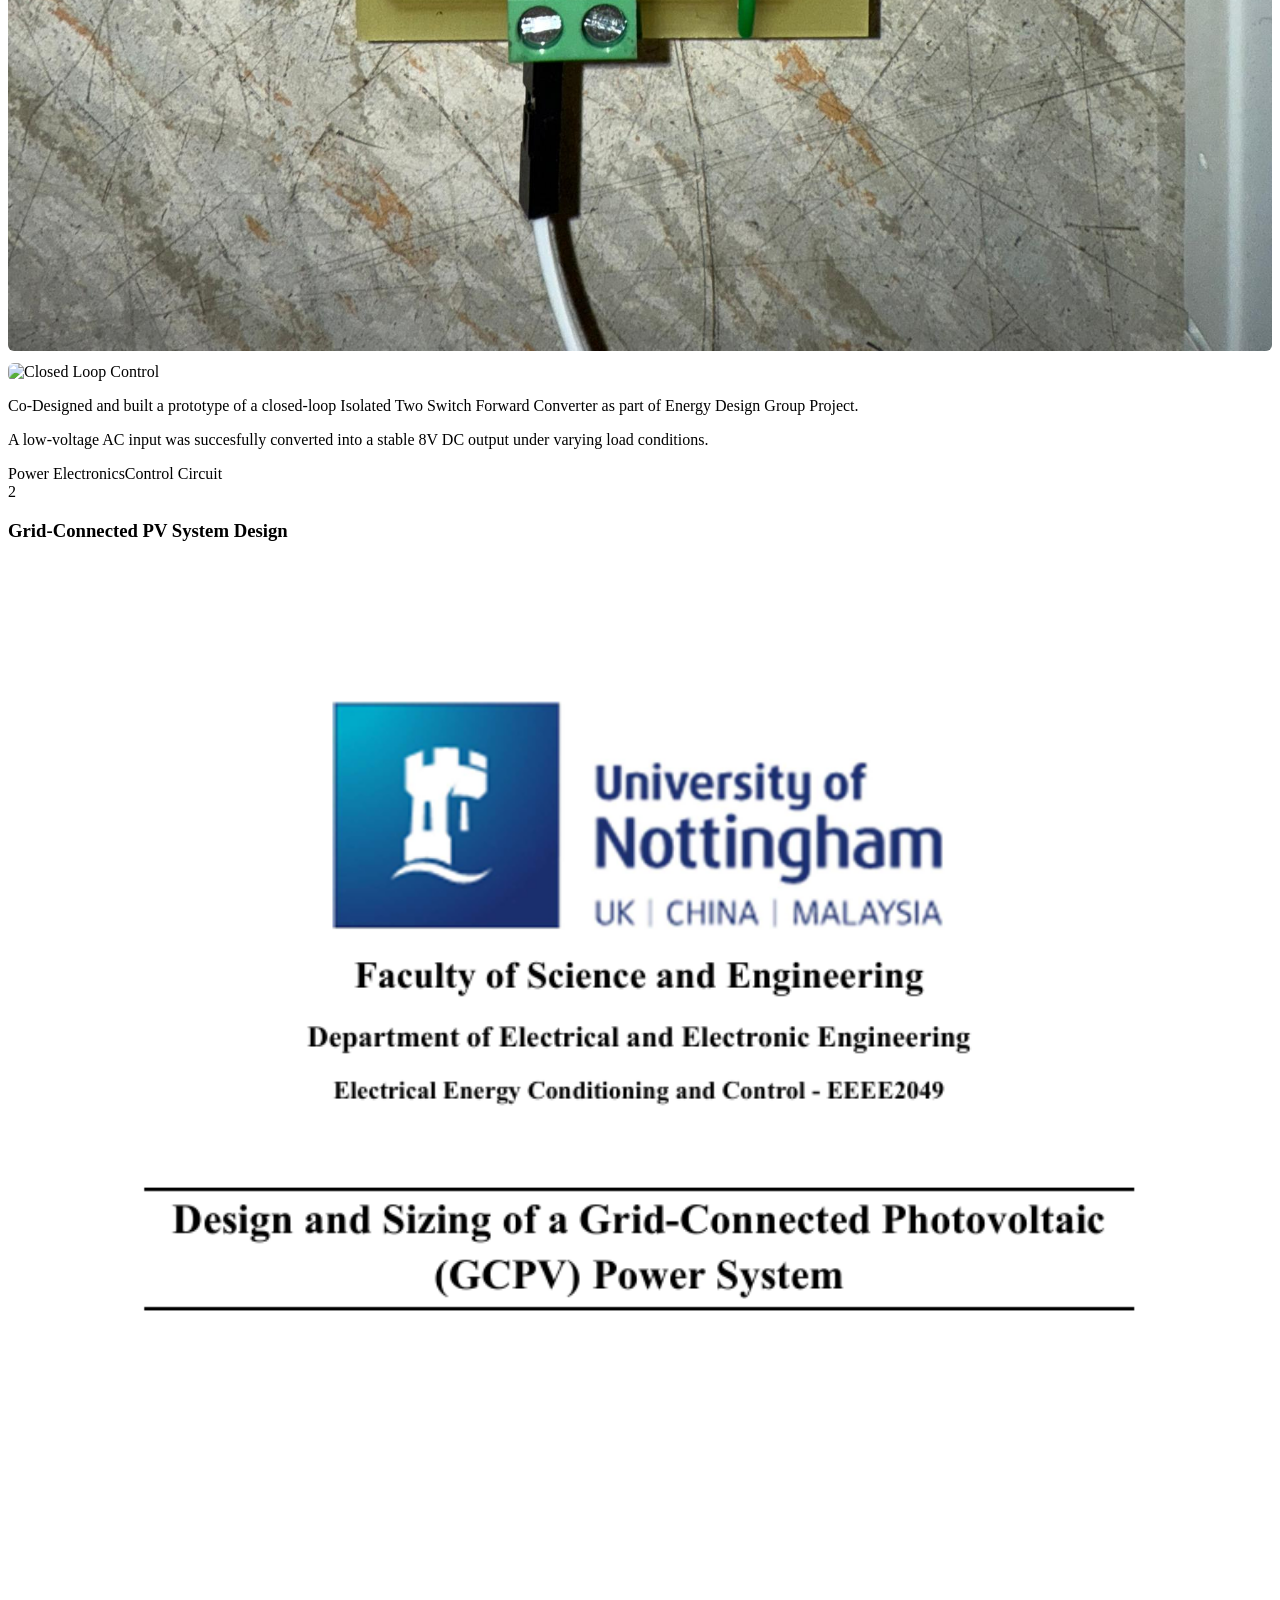
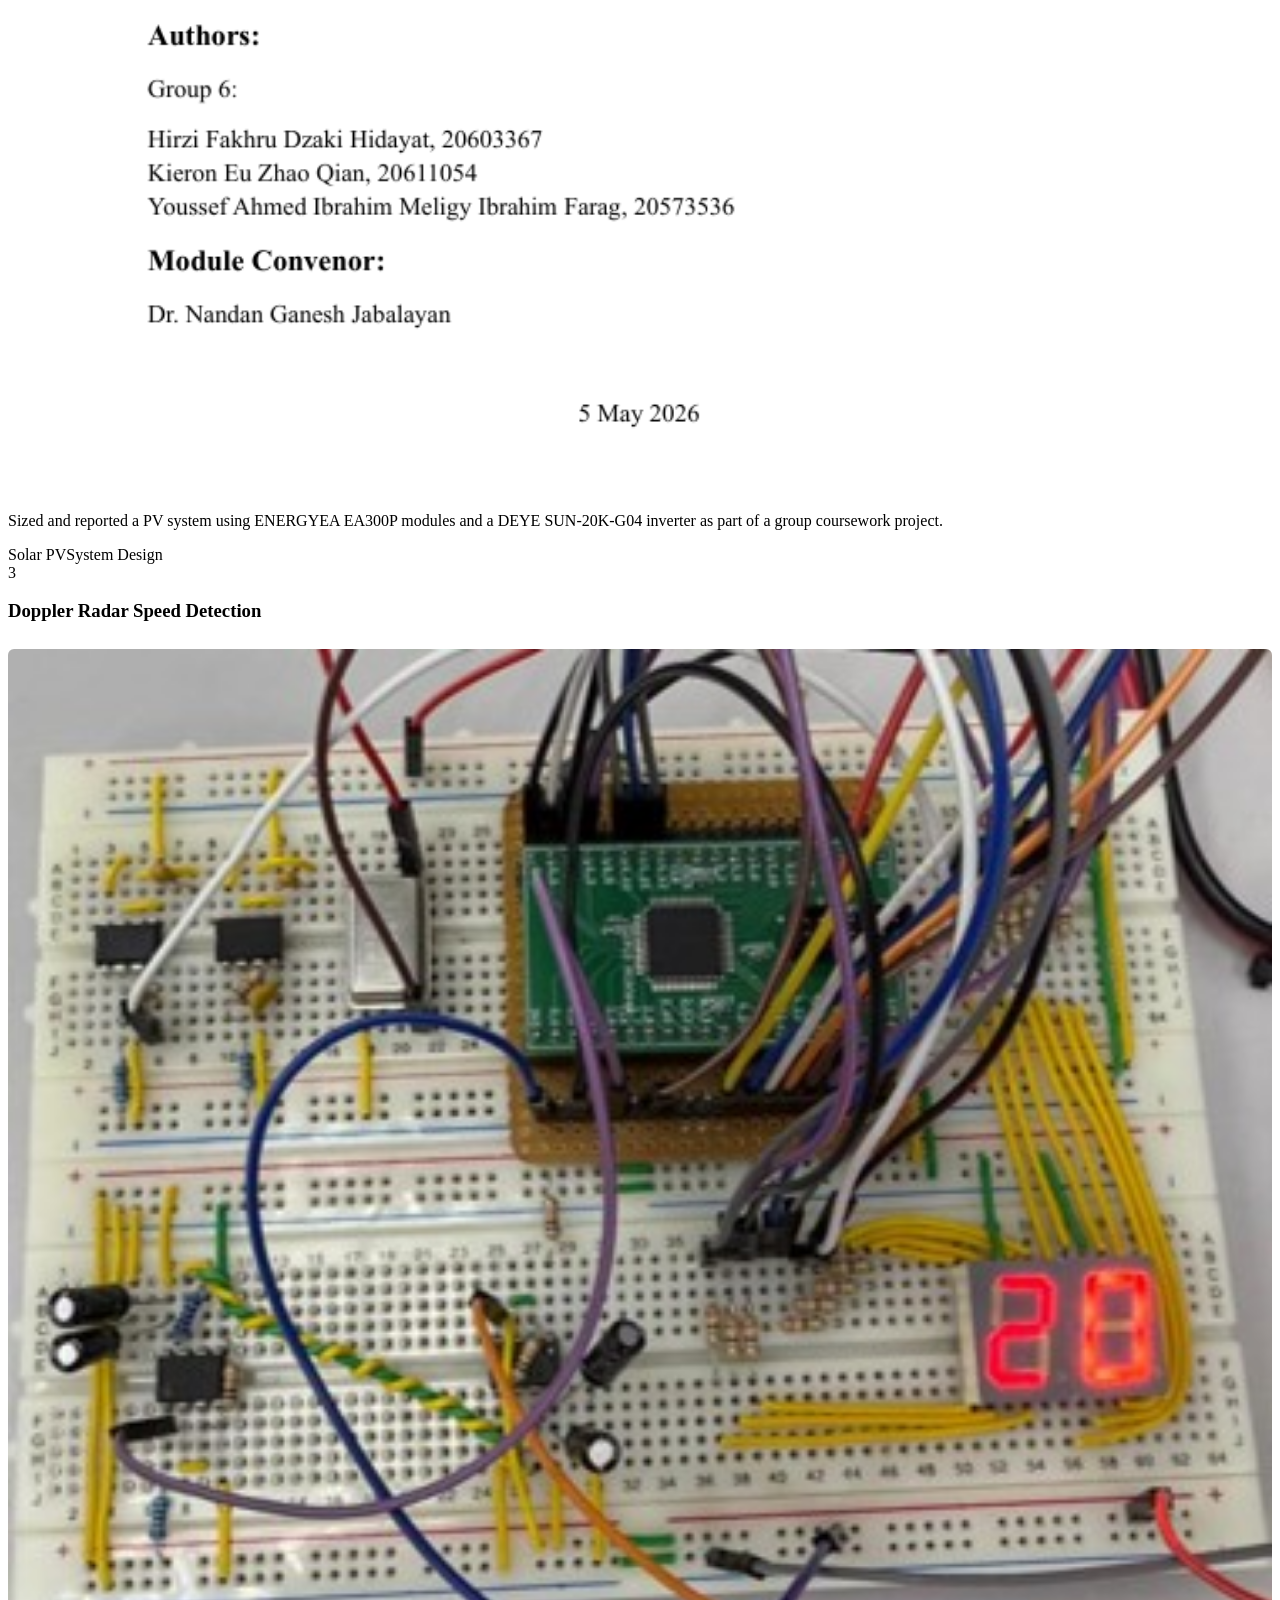
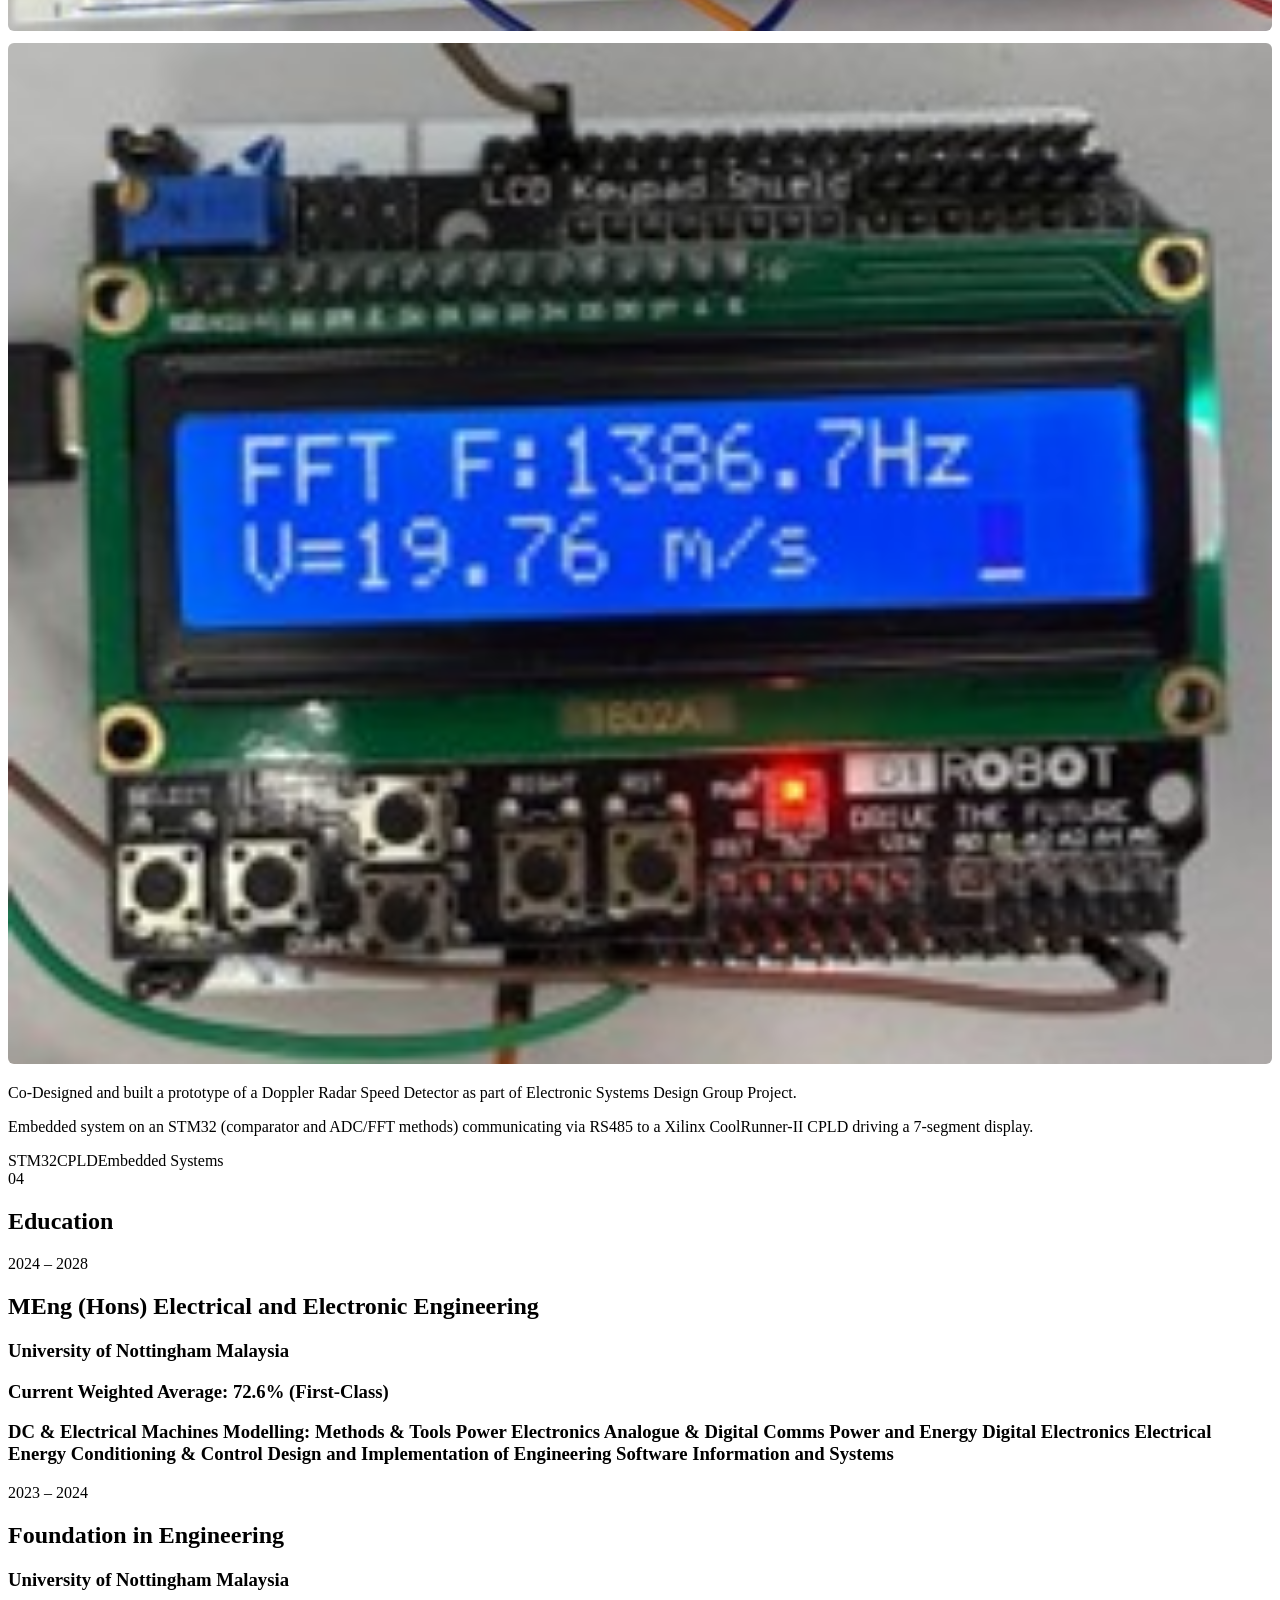
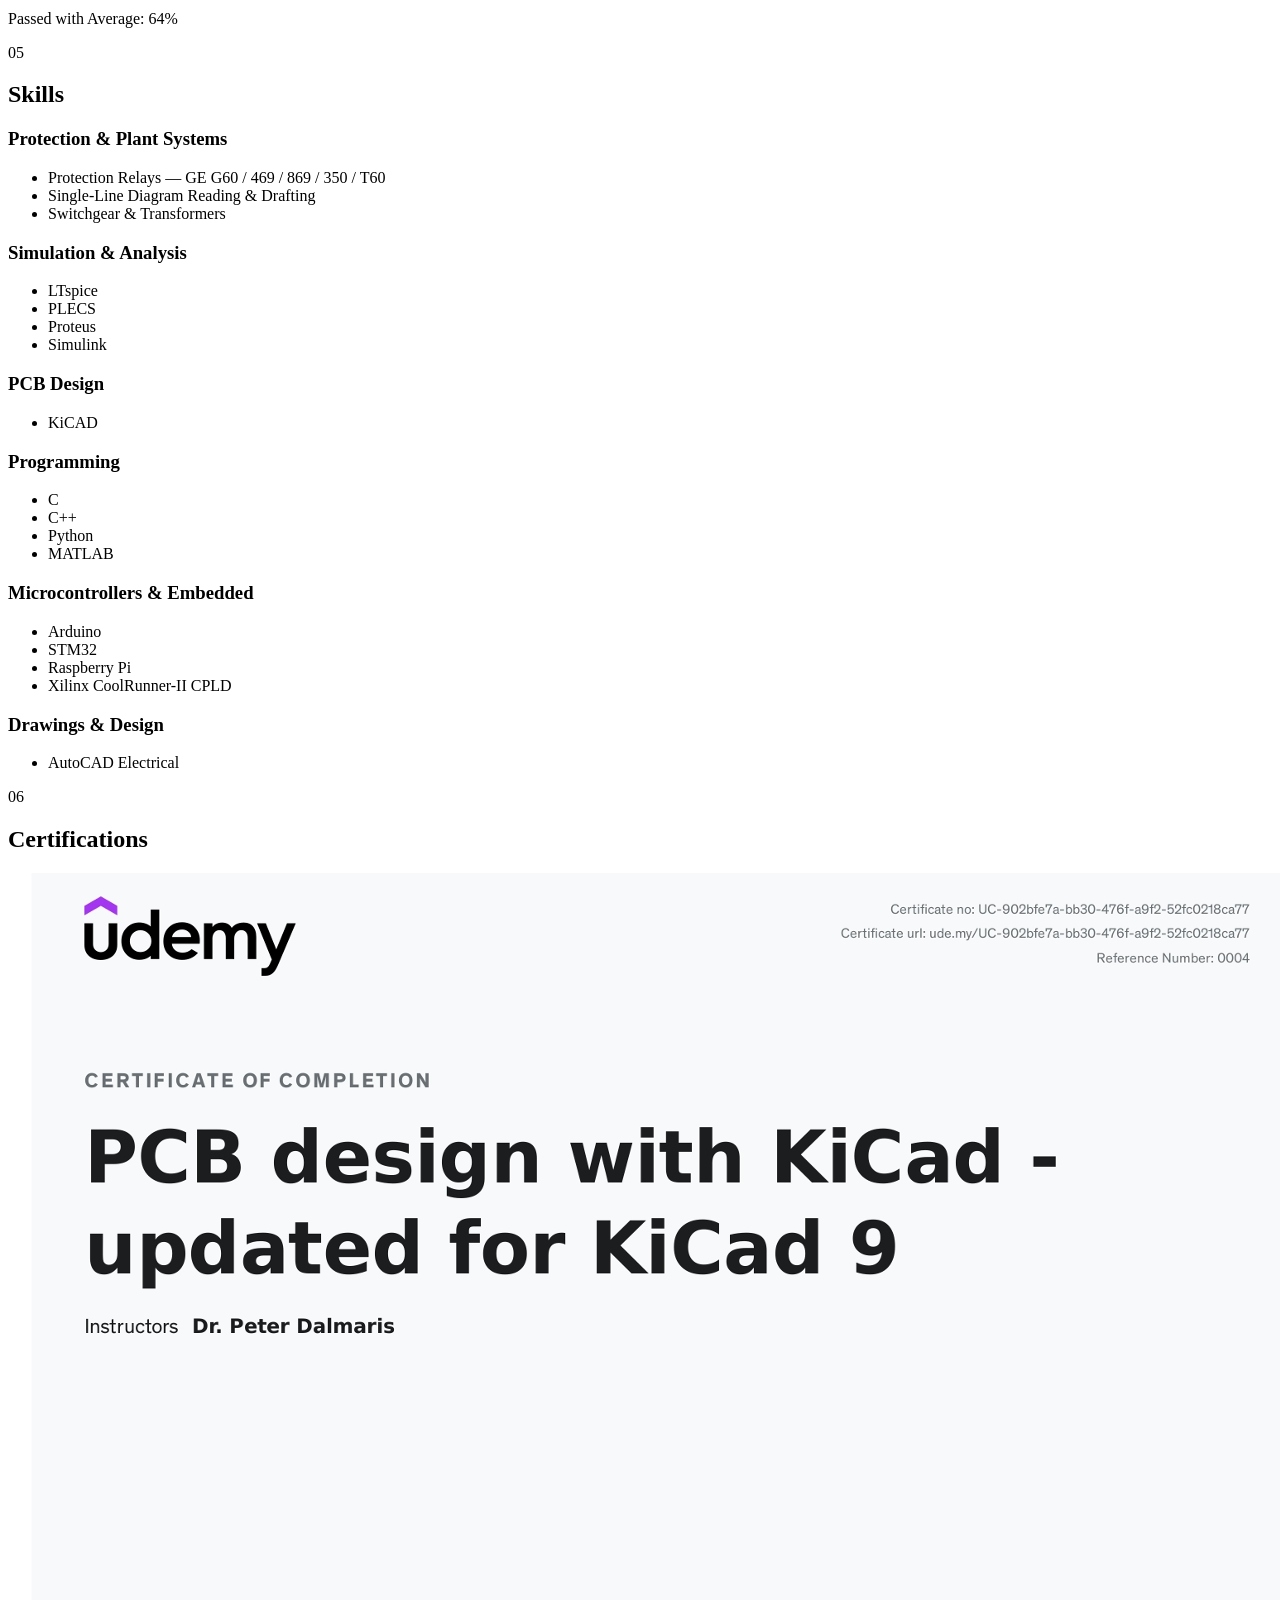
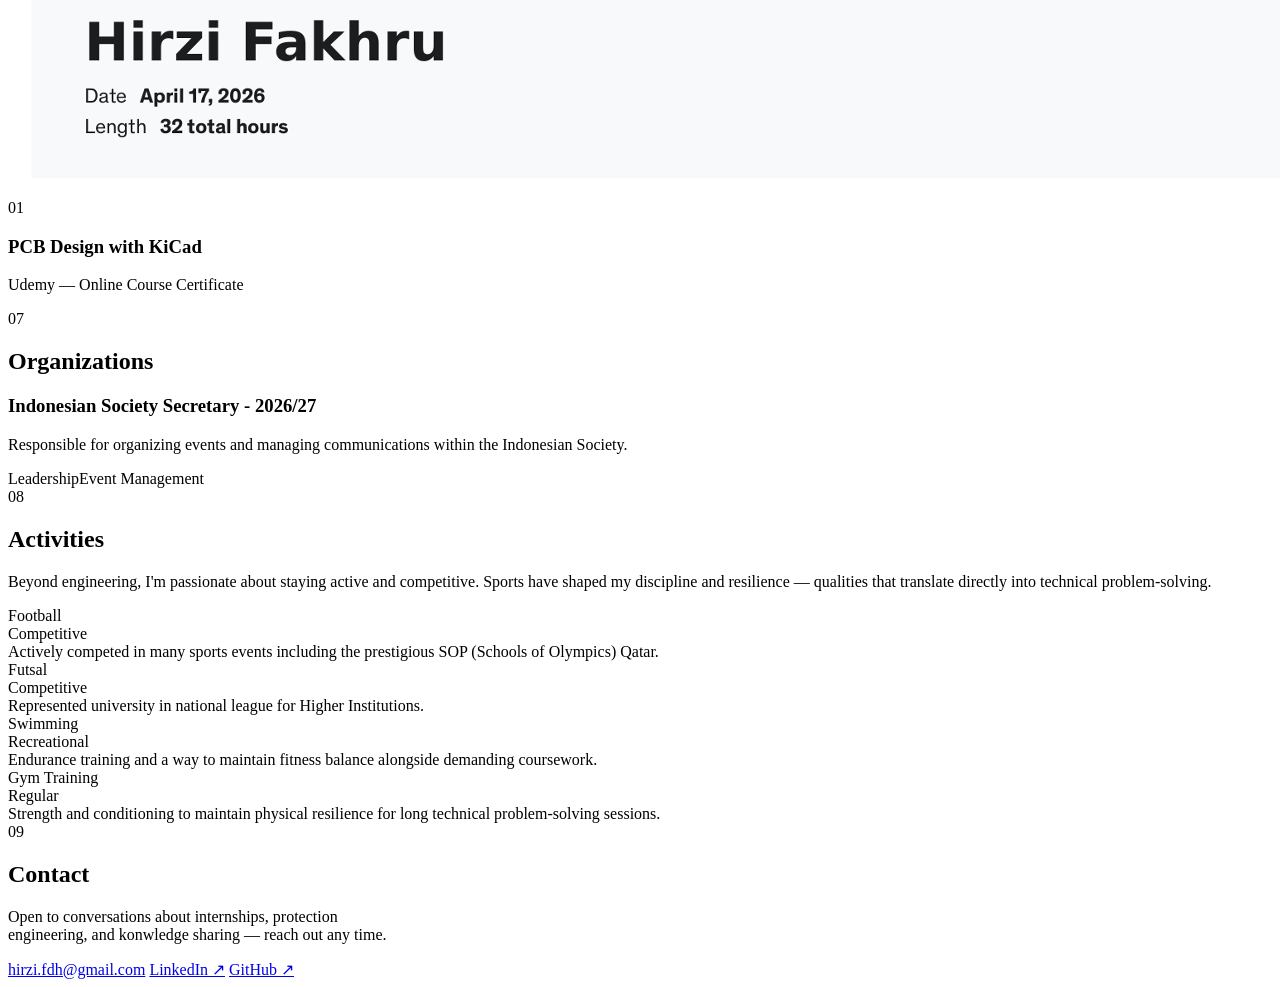
==== commit e4f05621: "Update index.html" ====
--- a/index.html
+++ b/index.html
@@ -61,7 +61,8 @@
 
   <header class="hero wrap">
     <p class="eyebrow">Electrical &amp; Electronic Engineering Student </p>
-    <h1>Hirzi Fakhru Dzaki Hidayat</h1>
+    <h1>Hi, I'm Hirzi Hidayat</h1>
+    <h2>Electrical and Electronic Engineering Student</h2>
     <p class="tagline">2nd year MEng (Hons) Electrical and Electronic Engineering student at the University of Nottingham Malaysia, currently inside a 2x615 MW coal-fired plant in East Java learning how generators, transformers, and switchgear actually work.</p>
 
     <div class="sld" aria-hidden="false">
@@ -247,7 +248,7 @@
           <span class="edu-years">2024 – 2028</span>
           <h2>MEng (Hons) Electrical and Electronic Engineering</h2>
           <h3>University of Nottingham Malaysia</h>
-          <p>Current Weighted Average: 72.6% (First-Class Honours)</p>
+          <p>Current Weighted Average: 72.6% (First-Class)</p>
           <div class="module-cloud">
             <span class="module-pill">DC &amp; Electrical Machines</span>
             <span class="module-pill">Modelling: Methods &amp; Tools</span>
